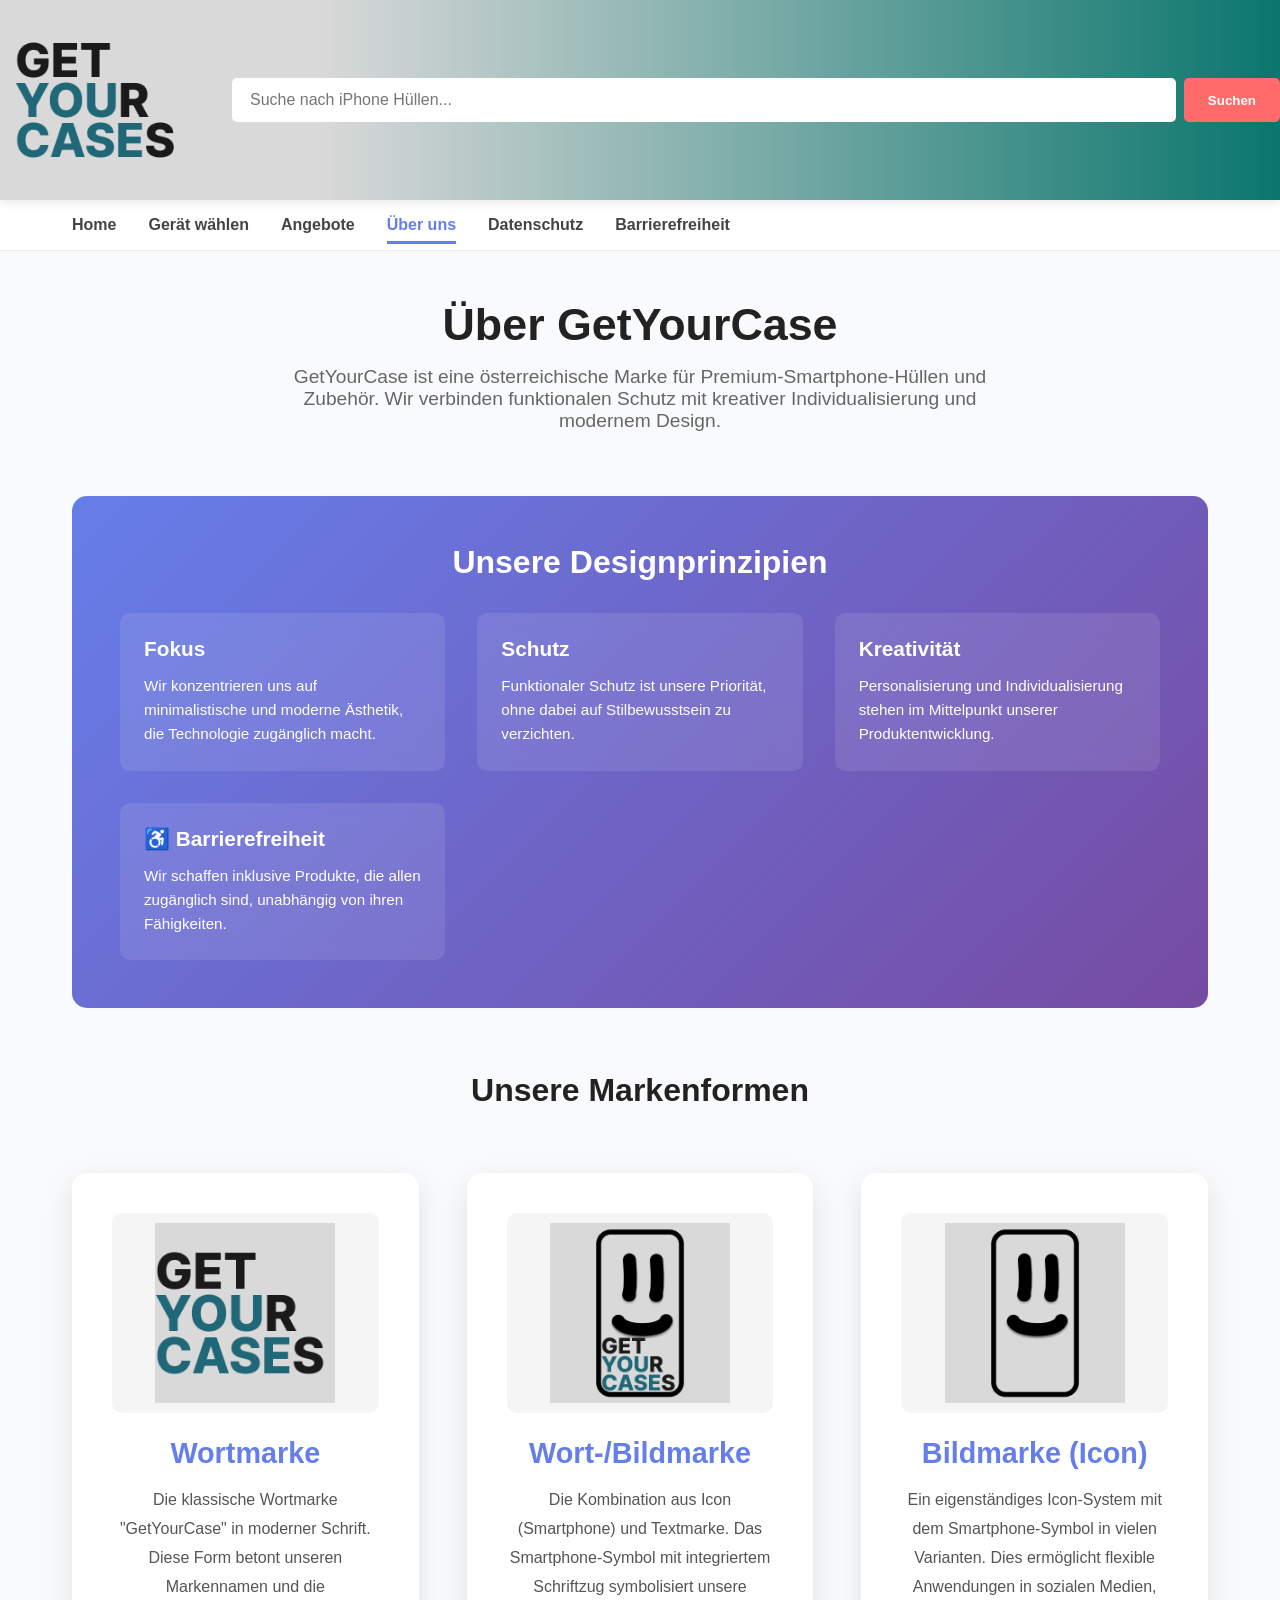
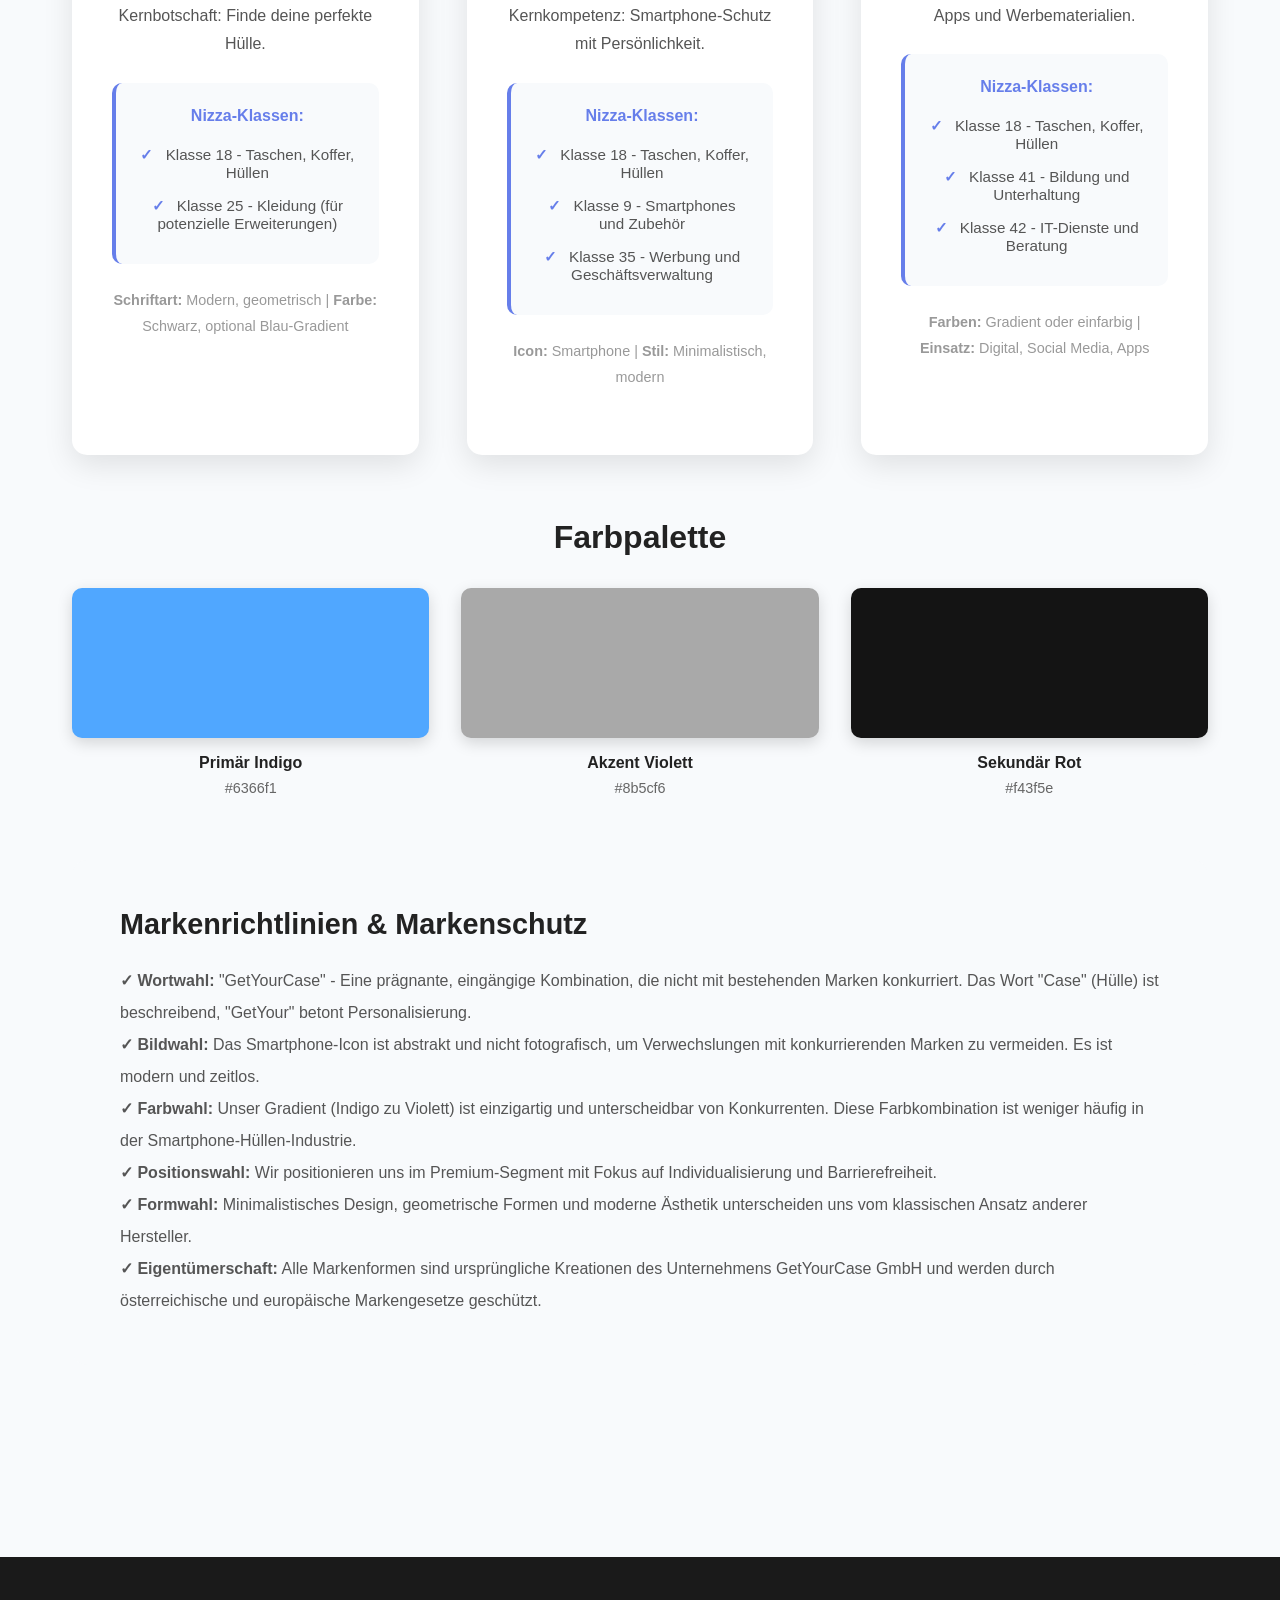
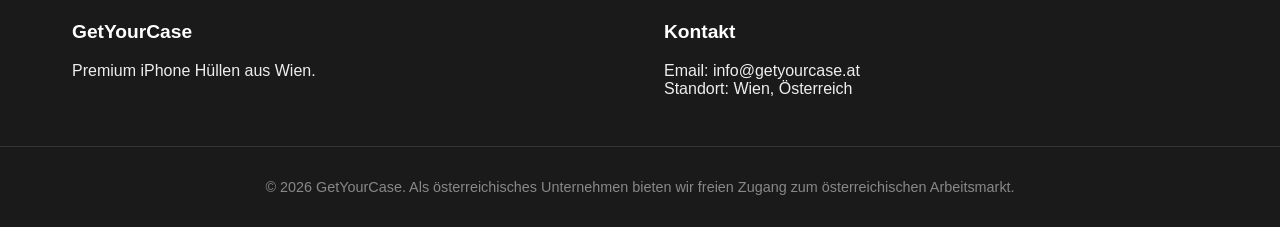
==== about.html @ 9c88fec5 "first commit" ====
<!DOCTYPE html>
<html lang="de">
<head>
    <meta charset="UTF-8">
    <meta name="viewport" content="width=device-width, initial-scale=1.0">
    <title>Über uns - GetYourCase</title>
    <link rel="stylesheet" href="css/styles.css">
    <style>
        .about-section {
            max-width: 1200px;
            margin: 0 auto;
            padding: 3rem 2rem;
        }

        .about-intro {
            text-align: center;
            margin-bottom: 4rem;
        }

        .about-intro h1 {
            font-size: 2.8rem;
            color: #222;
            margin-bottom: 1rem;
        }

        .about-intro p {
            font-size: 1.2rem;
            color: #666;
            max-width: 700px;
            margin: 0 auto;
        }

        .brands-showcase {
            display: grid;
            grid-template-columns: repeat(auto-fit, minmax(300px, 1fr));
            gap: 3rem;
            margin: 4rem 0;
        }

        .brand-card {
            background: white;
            border-radius: 15px;
            padding: 2.5rem;
            box-shadow: 0 10px 30px rgba(0,0,0,0.1);
            text-align: center;
            transition: transform 0.3s ease;
        }

        .brand-card:hover {
            transform: translateY(-5px);
        }

        .brand-image {
            width: 100%;
            height: 200px;
            background: #f5f5f5;
            border-radius: 10px;
            display: flex;
            align-items: center;
            justify-content: center;
            margin-bottom: 1.5rem;
            overflow: hidden;
        }

        .brand-image img {
            max-width: 90%;
            max-height: 90%;
            object-fit: contain;
        }

        .brand-card h2 {
            font-size: 1.8rem;
            color: #667eea;
            margin-bottom: 1rem;
        }

        .brand-card p {
            color: #555;
            line-height: 1.8;
            margin-bottom: 1.5rem;
        }

        .nice-classes {
            background: #f8fafc;
            padding: 1.5rem;
            border-radius: 10px;
            border-left: 4px solid #667eea;
            margin-top: 1.5rem;
        }

        .nice-classes h3 {
            font-size: 1rem;
            color: #667eea;
            margin-bottom: 0.8rem;
        }

        .nice-classes ul {
            list-style: none;
            padding: 0;
        }

        .nice-classes li {
            padding: 0.5rem 0;
            color: #555;
            font-size: 0.95rem;
        }

        .nice-classes li:before {
            content: "✓ ";
            color: #667eea;
            font-weight: bold;
            margin-right: 0.5rem;
        }

        .design-principles {
            background: linear-gradient(135deg, #667eea 0%, #764ba2 100%);
            color: white;
            padding: 3rem;
            border-radius: 15px;
            margin: 4rem 0;
        }

        .design-principles h2 {
            font-size: 2rem;
            margin-bottom: 2rem;
            text-align: center;
        }

        .principles-grid {
            display: grid;
            grid-template-columns: repeat(auto-fit, minmax(250px, 1fr));
            gap: 2rem;
        }

        .principle {
            background: rgba(255,255,255,0.1);
            padding: 1.5rem;
            border-radius: 10px;
            backdrop-filter: blur(10px);
        }

        .principle h3 {
            font-size: 1.3rem;
            margin-bottom: 0.8rem;
        }

        .principle p {
            font-size: 0.95rem;
            line-height: 1.6;
        }

        .color-palette {
            margin: 4rem 0;
        }

        .color-palette h2 {
            text-align: center;
            font-size: 2rem;
            margin-bottom: 2rem;
            color: #222;
        }

        .colors {
            display: grid;
            grid-template-columns: repeat(auto-fit, minmax(200px, 1fr));
            gap: 2rem;
        }

        .color-box {
            text-align: center;
        }

        .color-sample {
            width: 100%;
            height: 150px;
            border-radius: 10px;
            box-shadow: 0 5px 15px rgba(0,0,0,0.15);
            margin-bottom: 1rem;
        }

        .color-info {
            font-size: 0.9rem;
            color: #666;
        }

        .color-name {
            font-weight: 600;
            color: #222;
            margin-bottom: 0.5rem;
        }
    </style>
</head>
<body>
    <header>
        <div class="header-container">
            <div class="logo">
                <img src="assets/images/logo text.png" alt="GetYourCase Logo">
            </div>
            
            <div class="search-bar" role="search">
                <label for="searchInput" class="visually-hidden">Hüllen suchen</label>
                <input type="text" id="searchInput" placeholder="Suche nach iPhone Hüllen...">
                <button onclick="searchProducts()" aria-label="Suche starten">Suchen</button>
            </div>
        </div>
    </header>

    <nav aria-label="Hauptnavigation">
        <div class="nav-container">
            <ul class="nav-links">
                <li><a href="index.html">Home</a></li>
                <li><a href="select-device.html">Gerät wählen</a></li>
                <li><a href="deals.html">Angebote</a></li>
                <li><a href="about.html" class="active" aria-current="page">Über uns</a></li>
                <li><a href="datenschutz.html">Datenschutz</a></li>
                <li><a href="barrierefrei.html">Barrierefreiheit</a></li>
            </ul>
        </div>
    </nav>

    <main>
        <div class="about-section">
            <div class="about-intro">
                <h1>Über GetYourCase</h1>
                <p>GetYourCase ist eine österreichische Marke für Premium-Smartphone-Hüllen und Zubehör. Wir verbinden funktionalen Schutz mit kreativer Individualisierung und modernem Design.</p>
            </div>

            <div class="design-principles">
                <h2>Unsere Designprinzipien</h2>
                <div class="principles-grid">
                    <div class="principle">
                        <h3>Fokus</h3>
                        <p>Wir konzentrieren uns auf minimalistische und moderne Ästhetik, die Technologie zugänglich macht.</p>
                    </div>
                    <div class="principle">
                        <h3>Schutz</h3>
                        <p>Funktionaler Schutz ist unsere Priorität, ohne dabei auf Stilbewusstsein zu verzichten.</p>
                    </div>
                    <div class="principle">
                        <h3>Kreativität</h3>
                        <p>Personalisierung und Individualisierung stehen im Mittelpunkt unserer Produktentwicklung.</p>
                    </div>
                    <div class="principle">
                        <h3>♿ Barrierefreiheit</h3>
                        <p>Wir schaffen inklusive Produkte, die allen zugänglich sind, unabhängig von ihren Fähigkeiten.</p>
                    </div>
                </div>
            </div>

            <h2 style="text-align: center; font-size: 2rem; margin: 4rem 0 2rem 0; color: #222;">Unsere Markenformen</h2>

            <div class="brands-showcase">
                <div class="brand-card">
                    <div class="brand-image">
                        <img src="assets/images/logo text.png" alt="Wortmarke">
                    </div>
                    <h2>Wortmarke</h2>
                    <p>Die klassische Wortmarke "GetYourCase" in moderner Schrift. Diese Form betont unseren Markennamen und die Kernbotschaft: Finde deine perfekte Hülle.</p>
                    <div class="nice-classes">
                        <h3>Nizza-Klassen:</h3>
                        <ul>
                            <li>Klasse 18 - Taschen, Koffer, Hüllen</li>
                            <li>Klasse 25 - Kleidung (für potenzielle Erweiterungen)</li>
                        </ul>
                    </div>
                    <p style="margin-top: 1.5rem; font-size: 0.9rem; color: #999;"><strong>Schriftart:</strong> Modern, geometrisch | <strong>Farbe:</strong> Schwarz, optional Blau-Gradient</p>
                </div>

                <div class="brand-card">
                    <div class="brand-image">
                        <img src="assets/images/Wort-:Bildmarke white background.png" alt="Wort-/Bildmarke">
                    </div>
                    <h2>Wort-/Bildmarke</h2>
                    <p>Die Kombination aus Icon (Smartphone) und Textmarke. Das Smartphone-Symbol mit integriertem Schriftzug symbolisiert unsere Kernkompetenz: Smartphone-Schutz mit Persönlichkeit.</p>
                    <div class="nice-classes">
                        <h3>Nizza-Klassen:</h3>
                        <ul>
                            <li>Klasse 18 - Taschen, Koffer, Hüllen</li>
                            <li>Klasse 9 - Smartphones und Zubehör</li>
                            <li>Klasse 35 - Werbung und Geschäftsverwaltung</li>
                        </ul>
                    </div>
                    <p style="margin-top: 1.5rem; font-size: 0.9rem; color: #999;"><strong>Icon:</strong> Smartphone | <strong>Stil:</strong> Minimalistisch, modern</p>
                </div>

                <div class="brand-card">
                  <div class="brand-image">
                          <img src="assets/images/logo white background.png" alt="Wort-/Bildmarke">
                      </div>
                    <h2>Bildmarke (Icon)</h2>
                    <p>Ein eigenständiges Icon-System mit dem Smartphone-Symbol in vielen Varianten. Dies ermöglicht flexible Anwendungen in sozialen Medien, Apps und Werbematerialien.</p>
                    <div class="nice-classes">
                        <h3>Nizza-Klassen:</h3>
                        <ul>
                            <li>Klasse 18 - Taschen, Koffer, Hüllen</li>
                            <li>Klasse 41 - Bildung und Unterhaltung</li>
                            <li>Klasse 42 - IT-Dienste und Beratung</li>
                        </ul>
                    </div>
                    <p style="margin-top: 1.5rem; font-size: 0.9rem; color: #999;"><strong>Farben:</strong> Gradient oder einfarbig | <strong>Einsatz:</strong> Digital, Social Media, Apps</p>
                </div>
            </div>

            <div class="color-palette">
                <h2>Farbpalette</h2>
                <div class="colors">
                    <div class="color-box">
                        <div class="color-sample" style="background: #50a7ff;"></div>
                        <div class="color-name">Primär Indigo</div>
                        <div class="color-info">#6366f1</div>
                    </div>
                    <div class="color-box">
                        <div class="color-sample" style="background: #a9a9a9;"></div>
                        <div class="color-name">Akzent Violett</div>
                        <div class="color-info">#8b5cf6</div>
                    </div>
                    <div class="color-box">
                        <div class="color-sample" style="background: #141414;"></div>
                        <div class="color-name">Sekundär Rot</div>
                        <div class="color-info">#f43f5e</div>
                    </div>
                </div>
            </div>

            <div style="background: #f8fafc; padding: 3rem; border-radius: 15px; margin: 4rem 0;">
                <h2 style="font-size: 1.8rem; color: #222; margin-bottom: 1.5rem;">Markenrichtlinien & Markenschutz</h2>
                <ul style="list-style: none; padding: 0; color: #555; line-height: 2;">
                    <li><strong>✓ Wortwahl:</strong> "GetYourCase" - Eine prägnante, eingängige Kombination, die nicht mit bestehenden Marken konkurriert. Das Wort "Case" (Hülle) ist beschreibend, "GetYour" betont Personalisierung.</li>
                    <li><strong>✓ Bildwahl:</strong> Das Smartphone-Icon ist abstrakt und nicht fotografisch, um Verwechslungen mit konkurrierenden Marken zu vermeiden. Es ist modern und zeitlos.</li>
                    <li><strong>✓ Farbwahl:</strong> Unser Gradient (Indigo zu Violett) ist einzigartig und unterscheidbar von Konkurrenten. Diese Farbkombination ist weniger häufig in der Smartphone-Hüllen-Industrie.</li>
                    <li><strong>✓ Positionswahl:</strong> Wir positionieren uns im Premium-Segment mit Fokus auf Individualisierung und Barrierefreiheit.</li>
                    <li><strong>✓ Formwahl:</strong> Minimalistisches Design, geometrische Formen und moderne Ästhetik unterscheiden uns vom klassischen Ansatz anderer Hersteller.</li>
                    <li><strong>✓ Eigentümerschaft:</strong> Alle Markenformen sind ursprüngliche Kreationen des Unternehmens GetYourCase GmbH und werden durch österreichische und europäische Markengesetze geschützt.</li>
                </ul>
            </div>
        </div>
    </main>

    <footer>
        <div class="footer-container">
            <div class="footer-section">
                <h3>GetYourCase</h3>
                <p>Premium iPhone Hüllen aus Wien.</p>
            </div>
            <div class="footer-section">
                <h3>Kontakt</h3>
                <p>Email: info@getyourcase.at</p>
                <p>Standort: Wien, Österreich</p>
            </div>
        </div>
        <div class="footer-bottom">
            <p>&copy; 2026 GetYourCase. Als österreichisches Unternehmen bieten wir freien Zugang zum österreichischen Arbeitsmarkt.</p>
        </div>
    </footer>

    <script src="js/app.js"></script>
</body>
</html>
---- css/styles.css ----
/* =========================================
   1. Reset & Basis-Styles
   ========================================= */
* {
    margin: 0;
    padding: 0;
    box-sizing: border-box;
}

/* WCAG Fokus-Indikator: Sehr wichtig für Tastaturnutzer */
:focus-visible {
    outline: 3px solid #ff6b6b;
    outline-offset: 3px;
}

:root {
    --primary: #6366f1; /* Indigo */
    --secondary: #f43f5e; /* Rose/Coral */
    --dark: #1e293b;
    --light: #f8fafc;
    --accent: #8b5cf6;
}

body {
    font-family: 'Inter', -apple-system, BlinkMacSystemFont, sans-serif;
    background-color: var(--light);
}

/* Modal Fix: Standardmäßig absolut unsichtbar */
.modal {
    display: none !important; /* Verhindert das Aufpoppen beim Laden */
    position: fixed;
    inset: 0;
    background-color: rgba(0, 0, 0, 0.75);
    backdrop-filter: blur(8px);
    z-index: 9999;
    align-items: center;
    justify-content: center;
}

/* =========================================
   2. Barrierefreiheit (WCAG 2.2 Hilfsklassen)
   ========================================= */

/* Versteckt Text visuell, bleibt aber für Screenreader lesbar */
.visually-hidden {
    position: absolute;
    width: 1px;
    height: 1px;
    padding: 0;
    margin: -1px;
    overflow: hidden;
    clip: rect(0, 0, 0, 0);
    white-space: nowrap;
    border: 0;
}

/* Skip-Link: Erscheint nur bei Tab-Fokus */
.skip-link {
    position: absolute;
    top: -100px;
    left: 50%;
    transform: translateX(-50%);
    background: #ff6b6b;
    color: white;
    padding: 1rem 2rem;
    z-index: 2000;
    text-decoration: none;
    font-weight: bold;
    border-radius: 0 0 10px 10px;
    transition: top 0.3s ease;
}

.skip-link:focus {
    top: 0;
}

/* =========================================
   3. Header & Suche
   ========================================= */
header {
    background: linear-gradient(90deg, 
        #D9D9D9 0%, 
        #D9D9D9 25%, 
        #0a766d 100%
    );
    height: 200px; /* Larger banner height for prominent logo */
    padding: 0;
    box-shadow: 0 2px 10px rgba(0, 0, 0, 0.1);
    position: sticky;
    top: 0;
    z-index: 100;
}

.header-container {
    max-width: 100%;
    height: 100%;
    margin: 0;
    padding: 0;
    display: flex;
    justify-content: flex-start;
    align-items: center;
    gap: 2rem;
}

.logo {
    height: 100%;
    min-width: 200px;
    display: flex;
    align-items: center;
    justify-content: center;
    flex-shrink: 0;
}

.logo img {
    height: 85%;
    width: auto;
    object-fit: contain;
    display: block;
}

.search-bar {
    flex: 1;
    display: flex;
    gap: 0.5rem;
}

.search-bar input {
    flex: 1;
    padding: 0.7rem 1rem;
    border: 2px solid transparent;
    border-radius: 5px;
    font-size: 1rem;
}

.search-bar button {
    padding: 0.7rem 1.5rem;
    background-color: #ff6b6b;
    color: white;
    border: none;
    border-radius: 5px;
    cursor: pointer;
    font-weight: 600;
    transition: background-color 0.3s;
}

.search-bar button:hover {
    background-color: #ff5252;
}

/* =========================================
   4. Navigation
   ========================================= */
nav {
    background: white;
    border-bottom: 1px solid #eee;
    padding: 1rem 0;
}

.nav-container {
    max-width: 1200px;
    margin: 0 auto;
    padding: 0 2rem;
}

.nav-links {
    display: flex;
    gap: 2rem;
    list-style: none;
}

.nav-links a {
    text-decoration: none;
    color: #444; /* Kontrast von #666 auf #444 erhöht für AA */
    font-weight: 600;
    padding: 0.5rem 0;
    border-bottom: 3px solid transparent;
    transition: all 0.3s;
}

.nav-links a:hover,
.nav-links a.active {
    color: #667eea;
    border-bottom: 3px solid #667eea;
}

/* =========================================
   5. Layout & Content
   ========================================= */
.container {
    max-width: 1200px;
    margin: 0 auto;
    padding: 2rem;
}

.page-title {
    text-align: center;
    margin-bottom: 2rem;
}

.page-title h1 {
    font-size: 2.5rem;
    margin-bottom: 0.5rem;
    color: #222;
}

.page-title p {
    font-size: 1.1rem;
    color: #444; /* Kontrast erhöht */
}

/* Filter Section */
.filters {
    background: white;
    padding: 1.5rem;
    border-radius: 8px;
    margin-bottom: 2rem;
    display: flex;
    gap: 1.5rem;
    flex-wrap: wrap;
    box-shadow: 0 2px 5px rgba(0, 0, 0, 0.05);
    border: 1px solid #eee;
}

.filter-group {
    display: flex;
    flex-direction: column; /* Vertikal für bessere Lesbarkeit */
    gap: 0.3rem;
}

.filter-group label {
    font-weight: 600;
    color: #222;
    font-size: 0.9rem;
}

.filter-group select {
    padding: 0.6rem 1rem;
    border: 2px solid #ddd;
    border-radius: 5px;
    background-color: white;
    font-size: 1rem;
}

/* =========================================
   6. Produkte & Cards
   ========================================= */
.products-grid {
    display: grid;
    grid-template-columns: repeat(auto-fill, minmax(280px, 1fr));
    gap: 2rem;
}

.product-card {
    background: white;
    border-radius: 10px;
    overflow: hidden;
    box-shadow: 0 4px 12px rgba(0, 0, 0, 0.08);
    transition: transform 0.3s ease, box-shadow 0.3s ease;
    border: 1px solid #eee;
}

.product-card:hover {
    transform: translateY(-8px);
    box-shadow: 0 12px 20px rgba(0, 0, 0, 0.15);
}

.product-image {
    width: 100%;
    height: 200px;
    background: #f0f0f0;
    display: flex;
    align-items: center;
    justify-content: center;
    font-size: 3.5rem;
}

.product-info {
    padding: 1.2rem;
}

.product-name {
    font-size: 1.25rem;
    margin-bottom: 0.4rem;
    color: #111;
}

.product-model {
    color: #666; /* Erhöht für Lesbarkeit */
    font-size: 0.9rem;
    margin-bottom: 0.8rem;
}

.product-price {
    font-size: 1.4rem;
    font-weight: 800;
    color: #764ba2;
}

/* =========================================
   7. Modal (Produktdetails)
   ========================================= */
.modal {
    display: none;
    position: fixed;
    z-index: 1000;
    inset: 0;
    background-color: rgba(0, 0, 0, 0.7);
    backdrop-filter: blur(4px);
    display: flex; /* Benötigt JS Steuerung */
    align-items: center;
    justify-content: center;
}

.modal-content {
    background-color: white;
    padding: 2.5rem;
    border-radius: 15px;
    width: 95%;
    max-width: 800px;
    max-height: 90vh;
    overflow-y: auto;
    position: relative;
}

.close-btn {
    position: absolute;
    right: 1.5rem;
    top: 1rem;
    background: #f0f0f0;
    border: none;
    font-size: 1.5rem;
    width: 40px;
    height: 40px;
    border-radius: 50%;
    cursor: pointer;
}

.modal-body {
    display: grid;
    grid-template-columns: 1fr 1fr;
    gap: 2rem;
    margin-top: 1rem;
}

/* =========================================
   8. Footer
   ========================================= */
footer {
    background: #1a1a1a;
    color: #eee;
    padding: 4rem 0 2rem;
    margin-top: 5rem;
}

.footer-container {
    max-width: 1200px;
    margin: 0 auto;
    padding: 0 2rem;
    display: grid;
    grid-template-columns: repeat(auto-fit, minmax(200px, 1fr));
    gap: 3rem;
}

.footer-section h3 {
    color: white;
    margin-bottom: 1.2rem;
    font-size: 1.2rem;
}

.footer-section ul {
    list-style: none;
}

.footer-section ul li {
    margin-bottom: 0.6rem;
}

.footer-section a {
    color: #bbb;
    text-decoration: none;
    transition: color 0.2s;
}

.footer-section a:hover {
    color: #ff6b6b;
    text-decoration: underline;
}

.footer-bottom {
    text-align: center;
    margin-top: 3rem;
    padding-top: 2rem;
    border-top: 1px solid #333;
    font-size: 0.9rem;
    color: #888;
}

/* =========================================
   9. Responsive Design
   ========================================= */
@media (max-width: 768px) {
    .header-container {
        flex-direction: column;
        padding: 1rem;
    }

    .modal-body {
        grid-template-columns: 1fr;
    }

    .nav-links {
        justify-content: center;
        font-size: 0.9rem;
        gap: 1rem;
    }

    .page-title h1 {
        font-size: 1.8rem;
    }
}

/* Hero & Gradient */
.hero-banner {
    height: 60vh;
    background: linear-gradient(rgba(0,0,0,0.3), rgba(0,0,0,0.3)), url('../assets/images/6 cases different colors.jpg');
    background-size: cover;
    background-position: center;
    display: flex;
    align-items: center;
    justify-content: center;
    position: relative;
    border-bottom: 10px solid #909090; /* Dein HEX-Wunsch */
}

.hero-content h1 {
    font-size: 3.5rem;
    font-weight: 800;
    color: white;
    text-shadow: 2px 2px 4px rgba(0,0,0,0.7);
}

.hero-content p {
    font-size: 1.5rem;
    color: #e0e0e0;
    text-shadow: 1px 1px 2px rgba(0,0,0,0.5);
}

/* Video Placeholder */
/* Container für das Video */
.video-banner-container {
    position: relative;
    width: 100%;
    height: 40vh; /* Höhe des Banners (70% des Bildschirms) */
    overflow: hidden;
    background-color: #000; /* Fallback-Farbe */
    display: flex;
    align-items: center;
    justify-content: center;
}

/* Das Video-Element */
.video-banner {
    position: absolute;
    top: 0;
    left: 0;
    width: 100%;
    height: 100%;
    object-fit: cover; /* Video wird beschnitten, um den Container zu füllen */
    z-index: 1;
}

/* Text-Overlay auf dem Video */
.video-overlay-content {
    position: relative;
    z-index: 2; /* Über dem Video */
    text-align: center;
    color: white;
    text-shadow: 0 4px 15px rgba(0,0,0,0.6);
}

.video-overlay-content h1 {
    font-size: 4rem;
    font-weight: 900;
    margin-bottom: 1rem;
    text-transform: uppercase;
    letter-spacing: 2px;
}

.video-overlay-content p {
    font-size: 1.5rem;
    font-weight: 300;
}

/* Anpassung für mobile Geräte */
@media (max-width: 768px) {
    .video-banner-container {
        height: 50vh;
    }
    .video-overlay-content h1 {
        font-size: 2.5rem;
    }
}

/* Product Images */
.product-img-container img {
    width: 100%;
    height: 250px;
    object-fit: cover;
}

.modal-img-display {
    width: 100%;
    max-height: 400px;
    object-fit: contain;
}

/* Container für die Karten-Anordnung */
/* =========================================
   Deals Full-Width Design
   ========================================= */

.deals-fullwidth {
    width: 100%;
    display: flex;
    flex-direction: column;
    gap: 0; /* Nahtloser Übergang zwischen den Sektionen */
}

.deal-card {
    position: relative;
    width: 100vw;
    margin-left: calc(-50vw + 50%);
    min-height: 600px; /* Angemessene Höhe statt 1000px */
    background-size: cover;
    background-position: center;
    background-attachment: fixed; /* Parallax-Effekt für mehr Hochwertigkeit */
    display: flex;
    align-items: center;
    justify-content: center;
    overflow: hidden;
}

/* Der zentrierte Text-Kasten (Frosted Glass Effekt) */
.deal-content.full-overlay {
    background: rgba(0, 0, 0, 0.5);
    backdrop-filter: blur(5px);
    padding: 3rem;
    border-radius: 20px;
    max-width: 600px;
    width: 90%;
    display: flex;
    flex-direction: column;
    align-items: center;
    text-align: center;
    box-shadow: 0 20px 40px rgba(0,0,0,0.3);
    border: 1px solid rgba(255, 255, 255, 0.2);
}

.deal-content h2 {
    font-size: 2.5rem;
    color: white;
    margin-bottom: 1rem;
    font-weight: 800;
}

.deal-content p {
    font-size: 1.2rem;
    color: #e0e0e0;
    margin-bottom: 1.5rem;
    line-height: 1.6;
}

.deal-pricing {
    margin-bottom: 2rem;
}

.deal-price {
    font-size: 1.5rem;
    font-weight: 900;
    color: #fbbf24;
    background: rgba(251, 191, 36, 0.2);
    padding: 0.5rem 1.5rem;
    border-radius: 50px;
    border: 2px solid #fbbf24;
}

/* Button & Badge Fixes */
.deal-badge {
    position: absolute;
    top: 30px;
    left: 30px;
    background: var(--secondary);
    color: white;
    padding: 0.8rem 1.5rem;
    font-weight: 800;
    border-radius: 50px;
    z-index: 5;
    font-size: 1.1rem;
}

.btn-deal-huge {
    padding: 1.2rem 2.5rem;
    border-radius: 50px; /* Rundere Buttons für modernen Look */
    transition: transform 0.3s ease;
}

.btn-deal-huge:hover {
    transform: scale(1.05);
}

/* Der große Button am Boden */
.btn-deal-huge {
    display: block;
    width: 100%;
    padding: 1.2rem;
    background: linear-gradient(135deg, var(--primary) 0%, var(--accent) 100%);
    color: white !important;
    text-align: center;
    text-decoration: none;
    font-weight: 800;
    font-size: 1.1rem;
    text-transform: uppercase;
    letter-spacing: 1px;
    transition: opacity 0.3s;
}

.btn-deal-huge:hover {
    opacity: 0.9;
}

/* Badge Design */
.deal-badge {
    position: absolute;
    top: 15px;
    left: 15px;
    background: var(--secondary);
    color: white;
    font-size: 0.9rem;
    font-weight: 700;
    padding: 0.5rem 1rem;
    border-radius: 50px;
    z-index: 10;
    box-shadow: 0 4px 10px rgba(0,0,0,0.2);
}

/* Table Style */
.table-container {
    overflow-x: auto;
    margin-top: 2rem;
    background: white;
    border-radius: 10px;
    padding: 1rem;
}

.device-table {
    width: 100%;
    border-collapse: collapse;
}

.device-table th, .device-table td {
    padding: 1rem;
    border-bottom: 1px solid #eee;
    text-align: left;
}

.btn-table {
    padding: 0.5rem 1rem;
    background: #667eea;
    color: white;
    text-decoration: none;
    border-radius: 5px;
    font-size: 0.9rem;
}

.hero-img-small {
    width: 100%;
    max-height: 300px;
    object-fit: cover;
    border-radius: 10px;
    margin-bottom: 1rem;
}
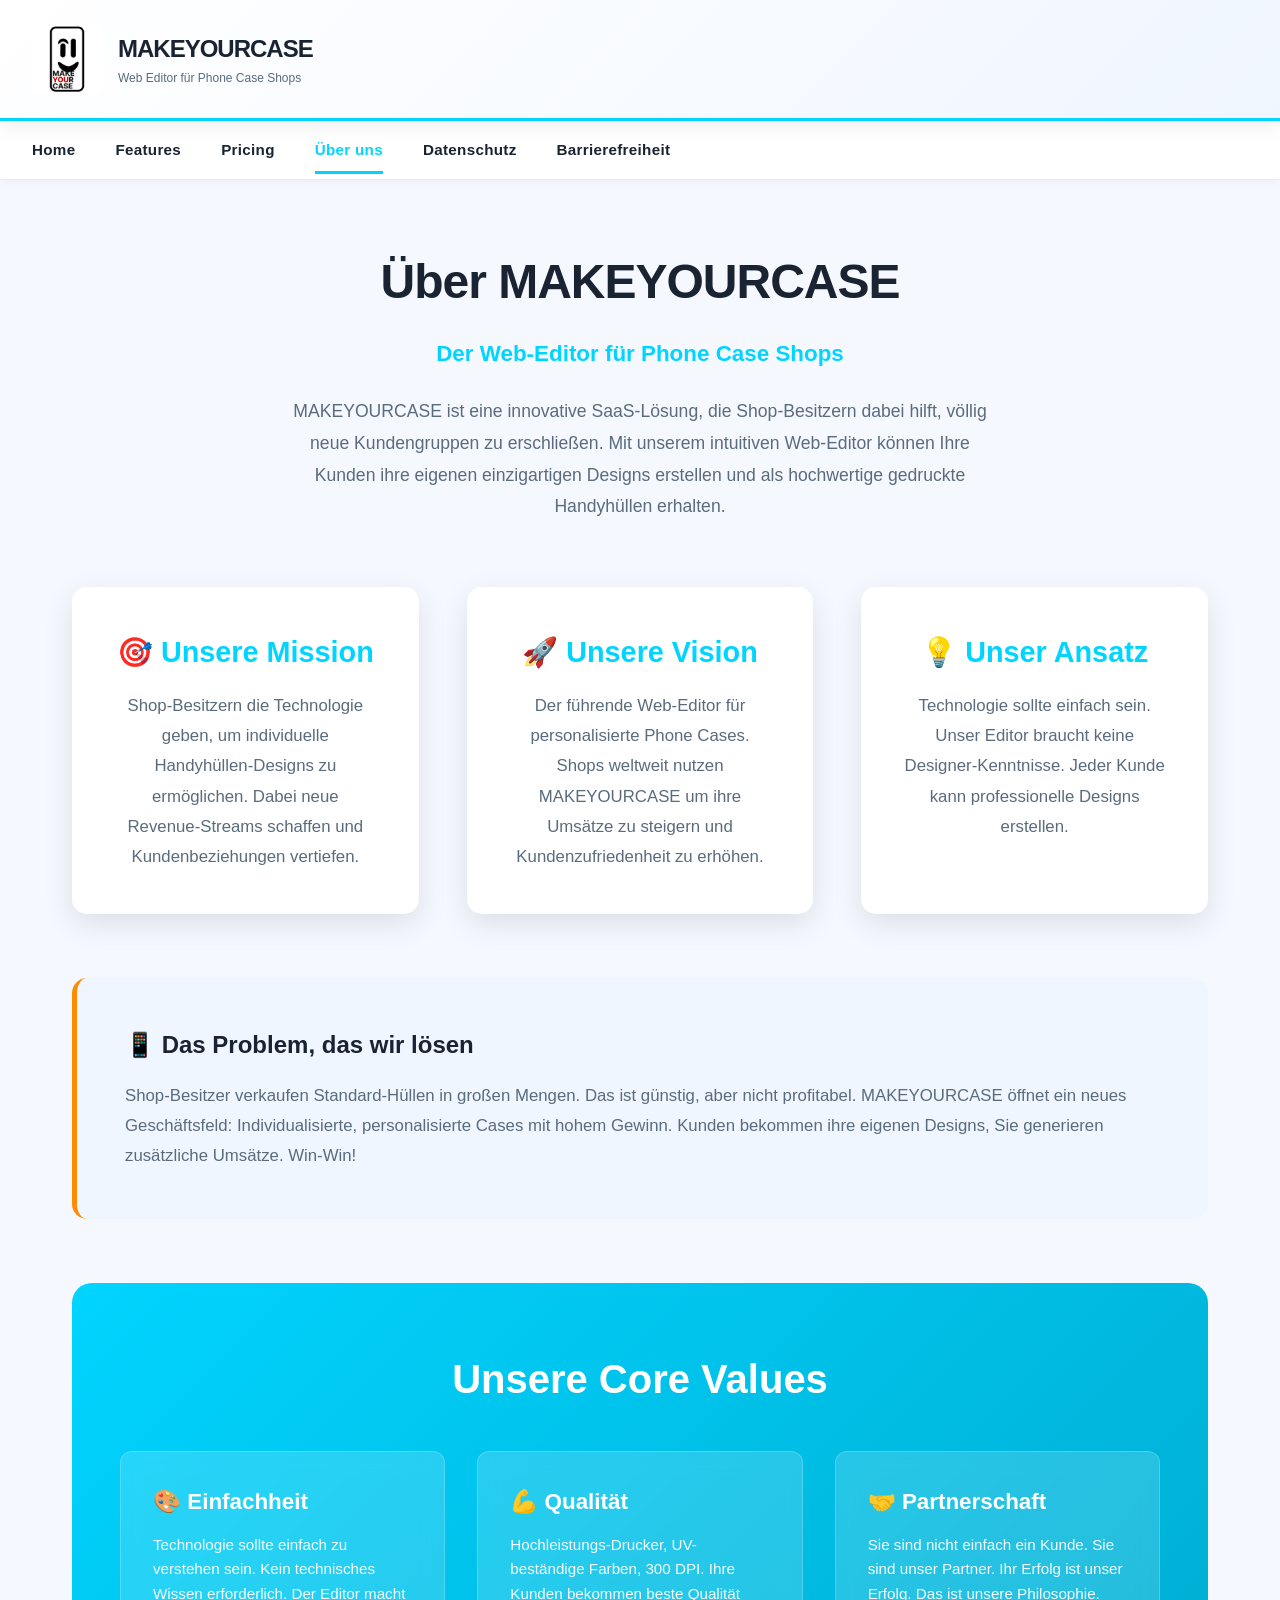
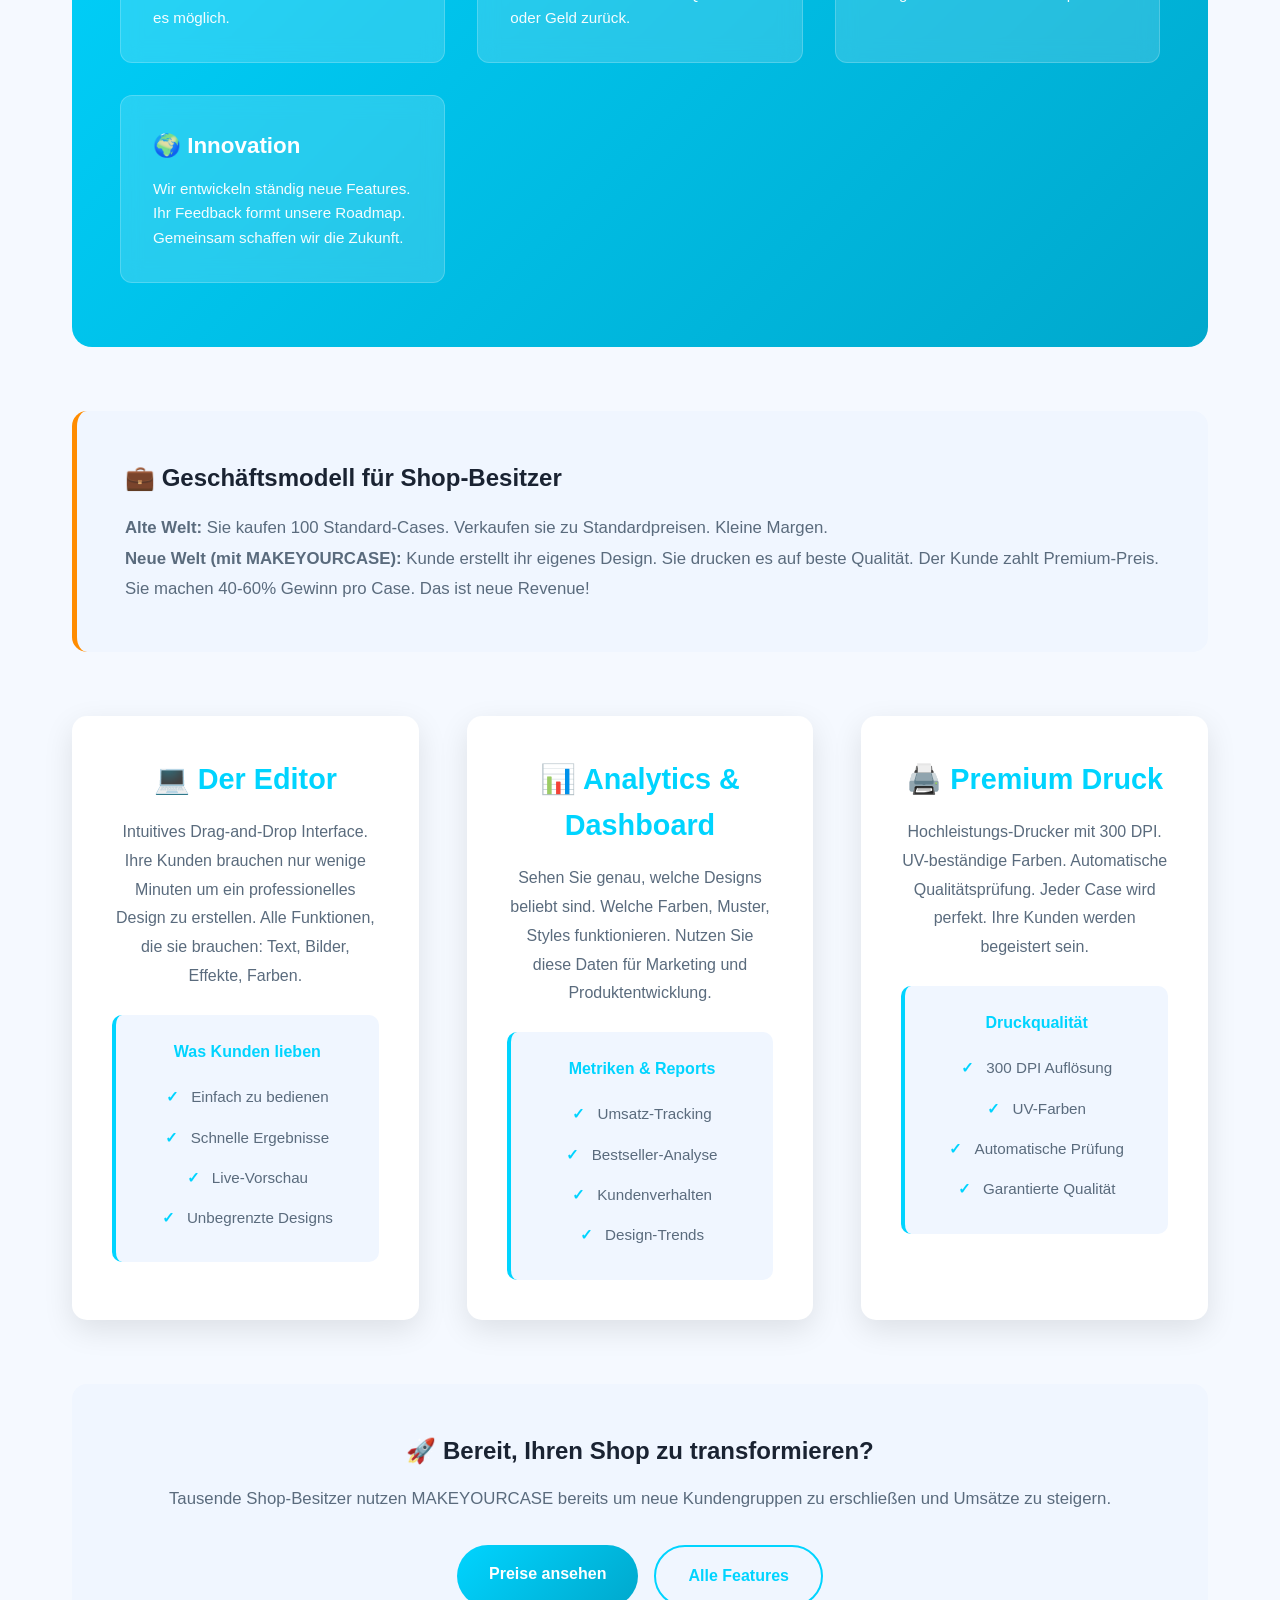
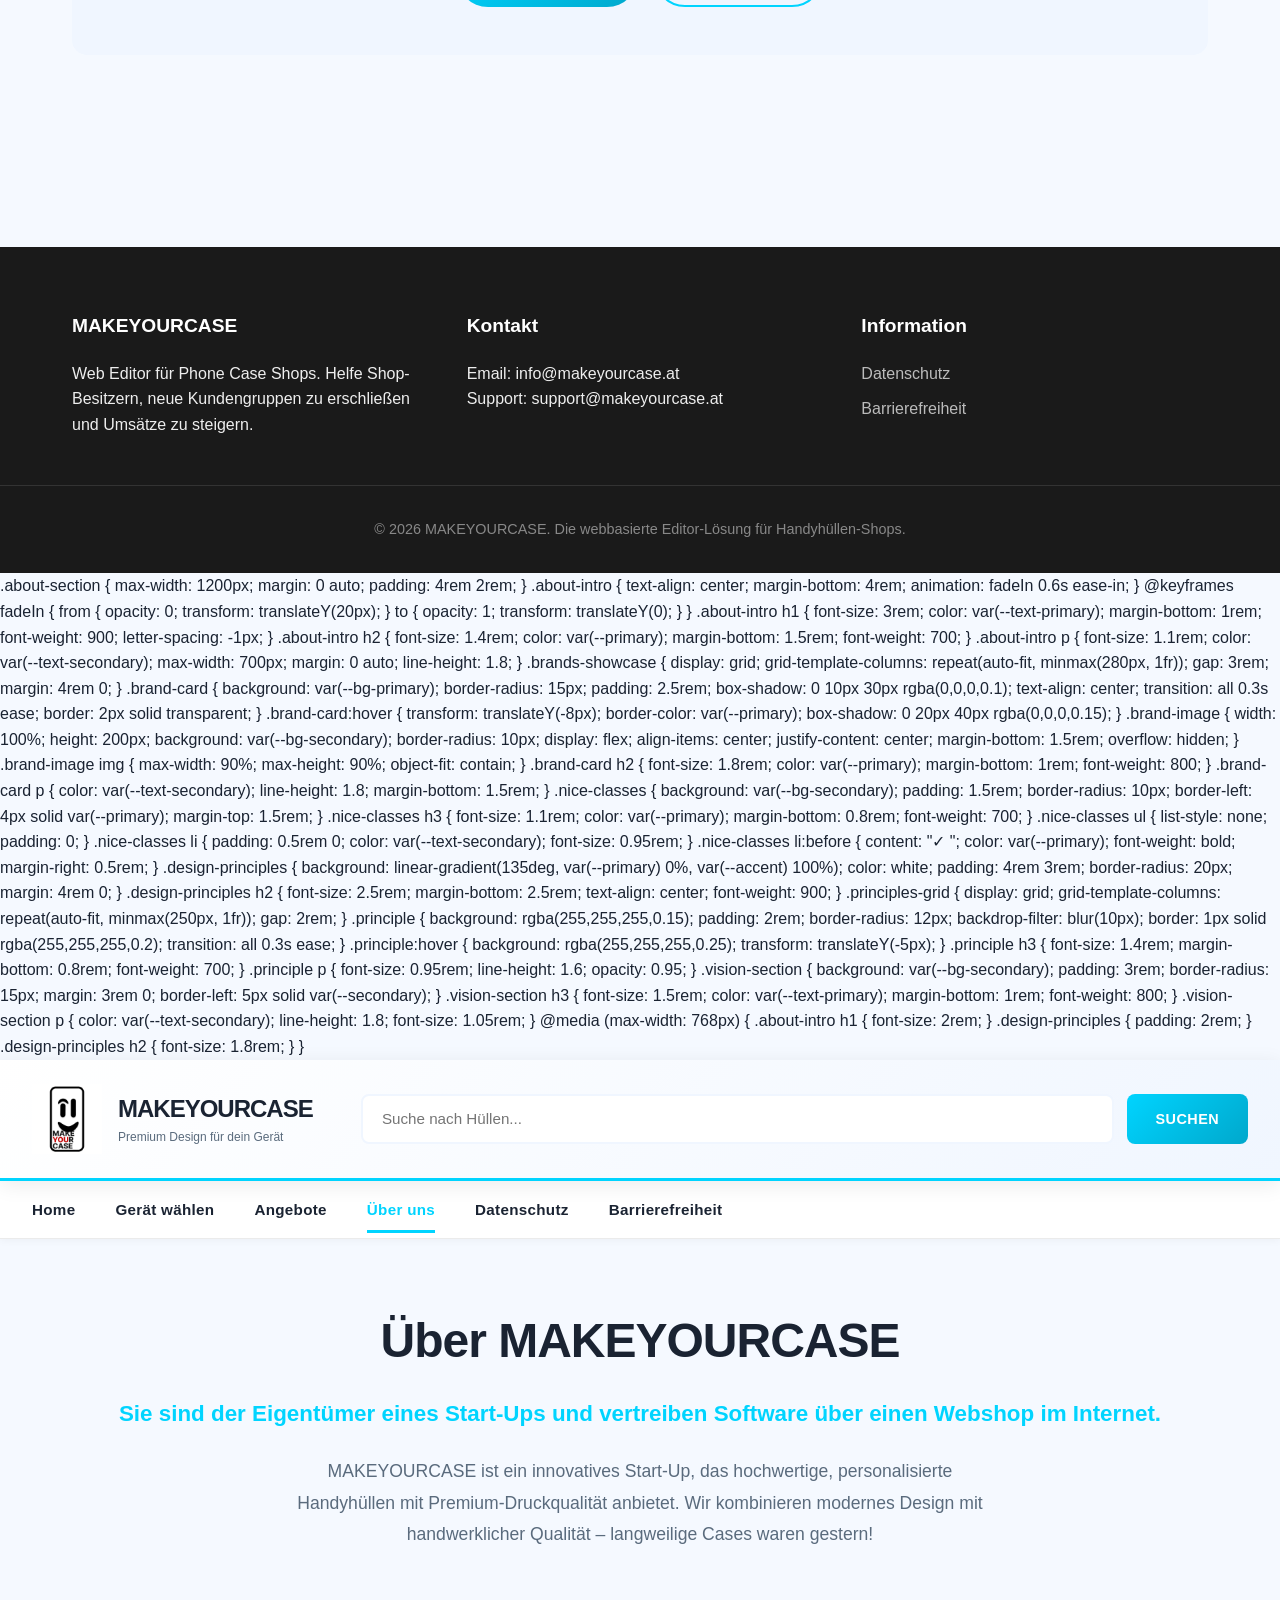
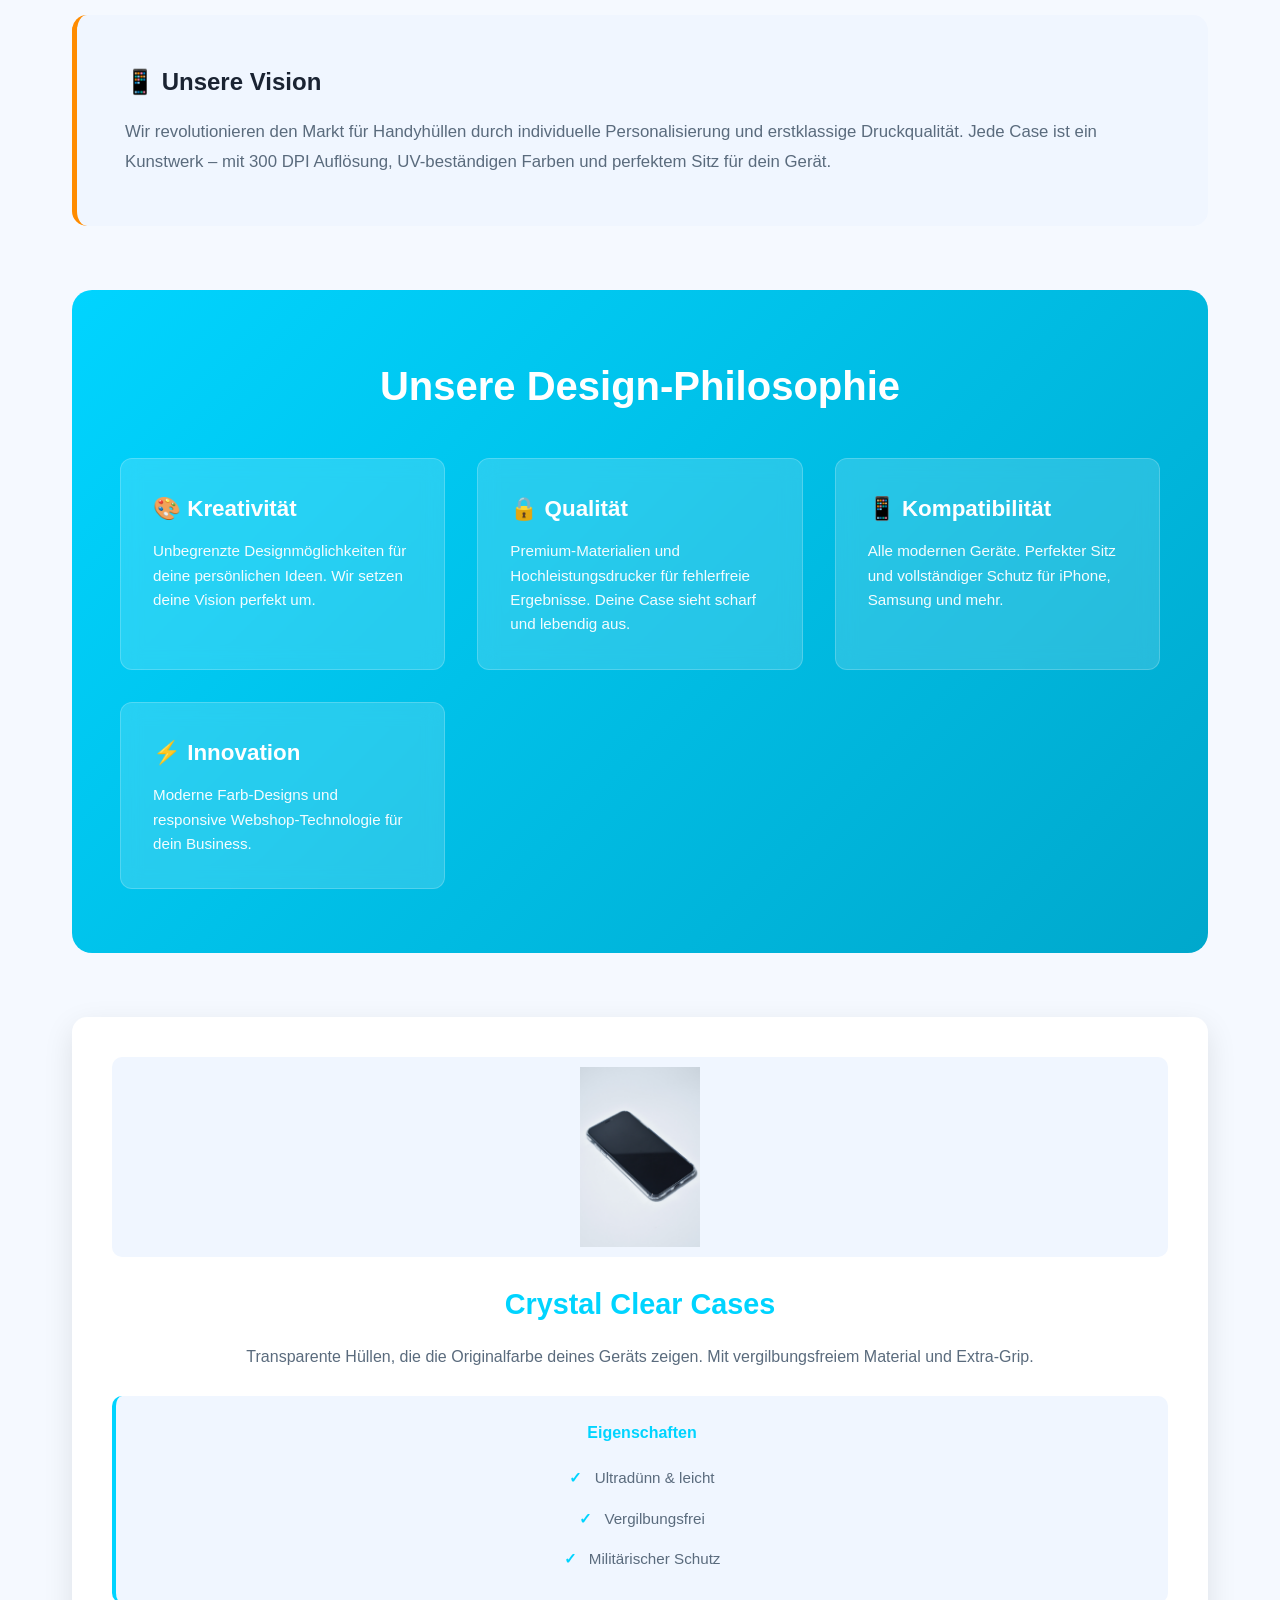
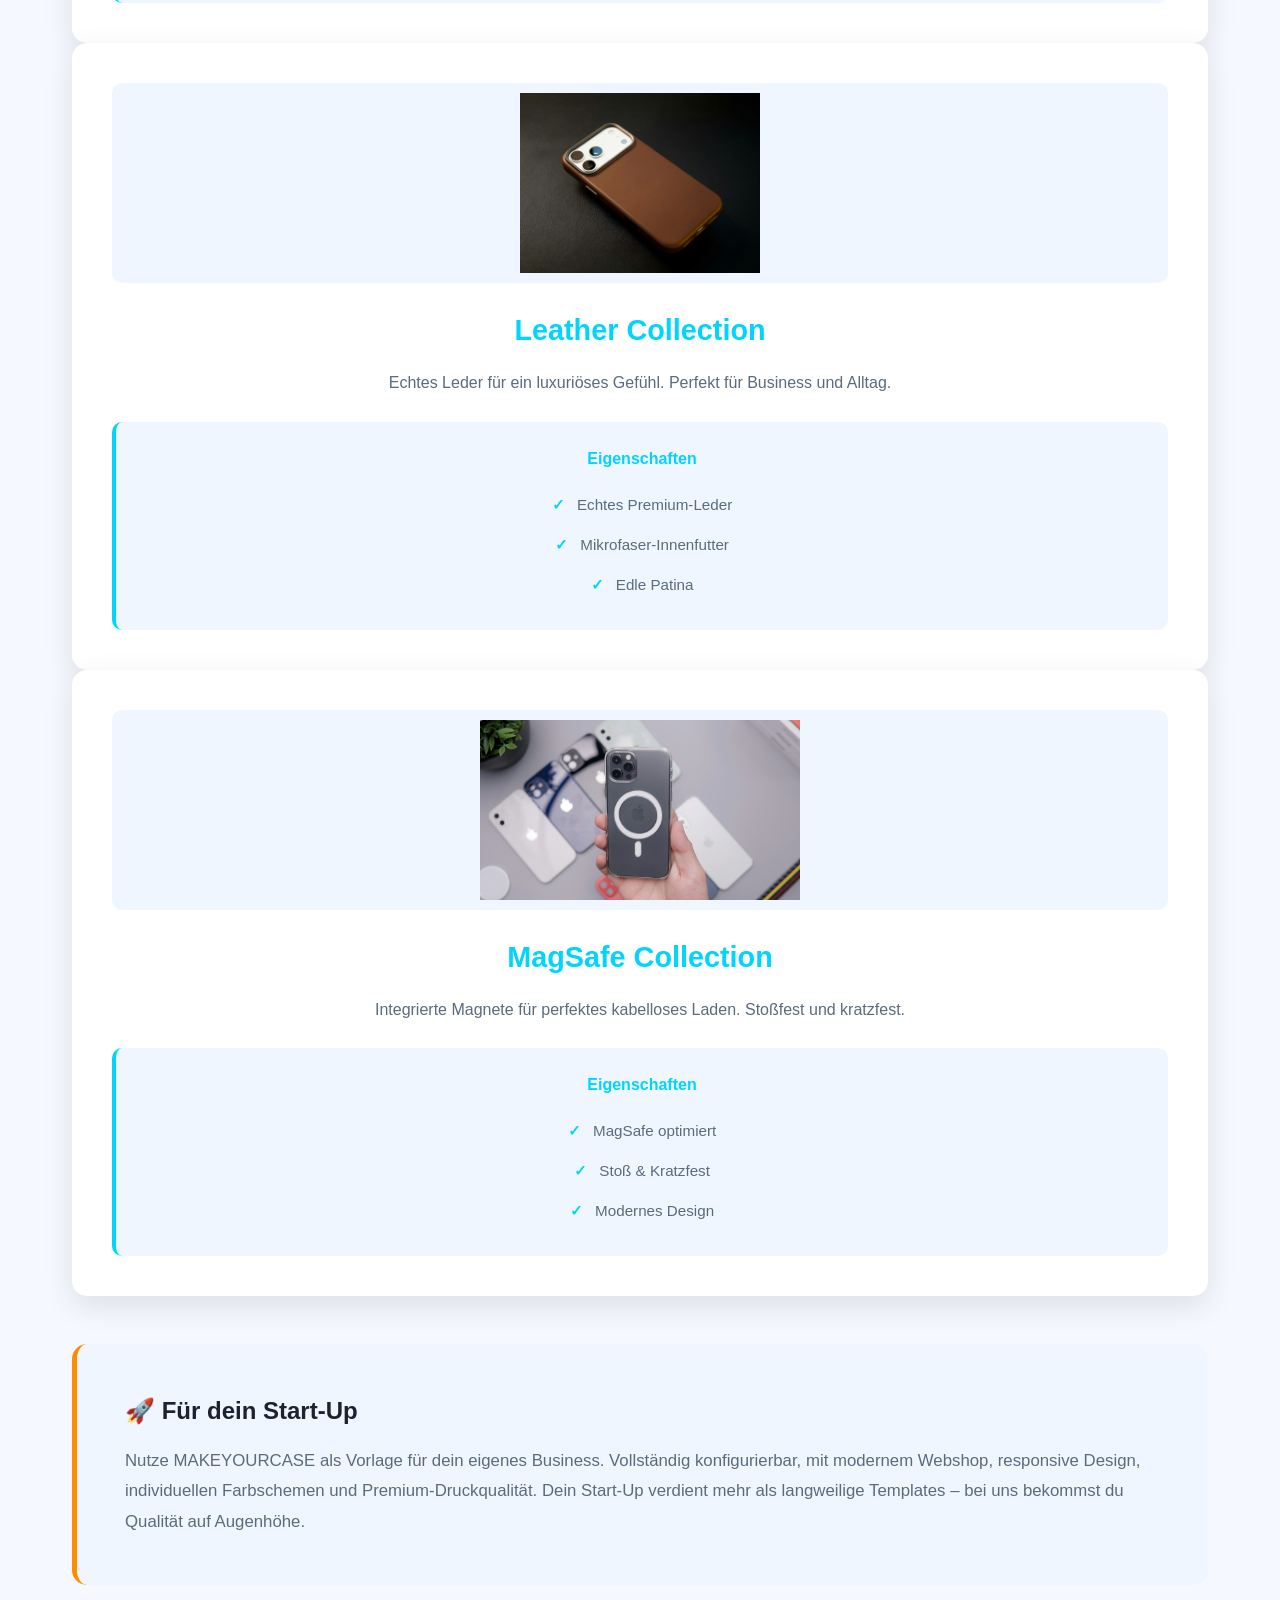
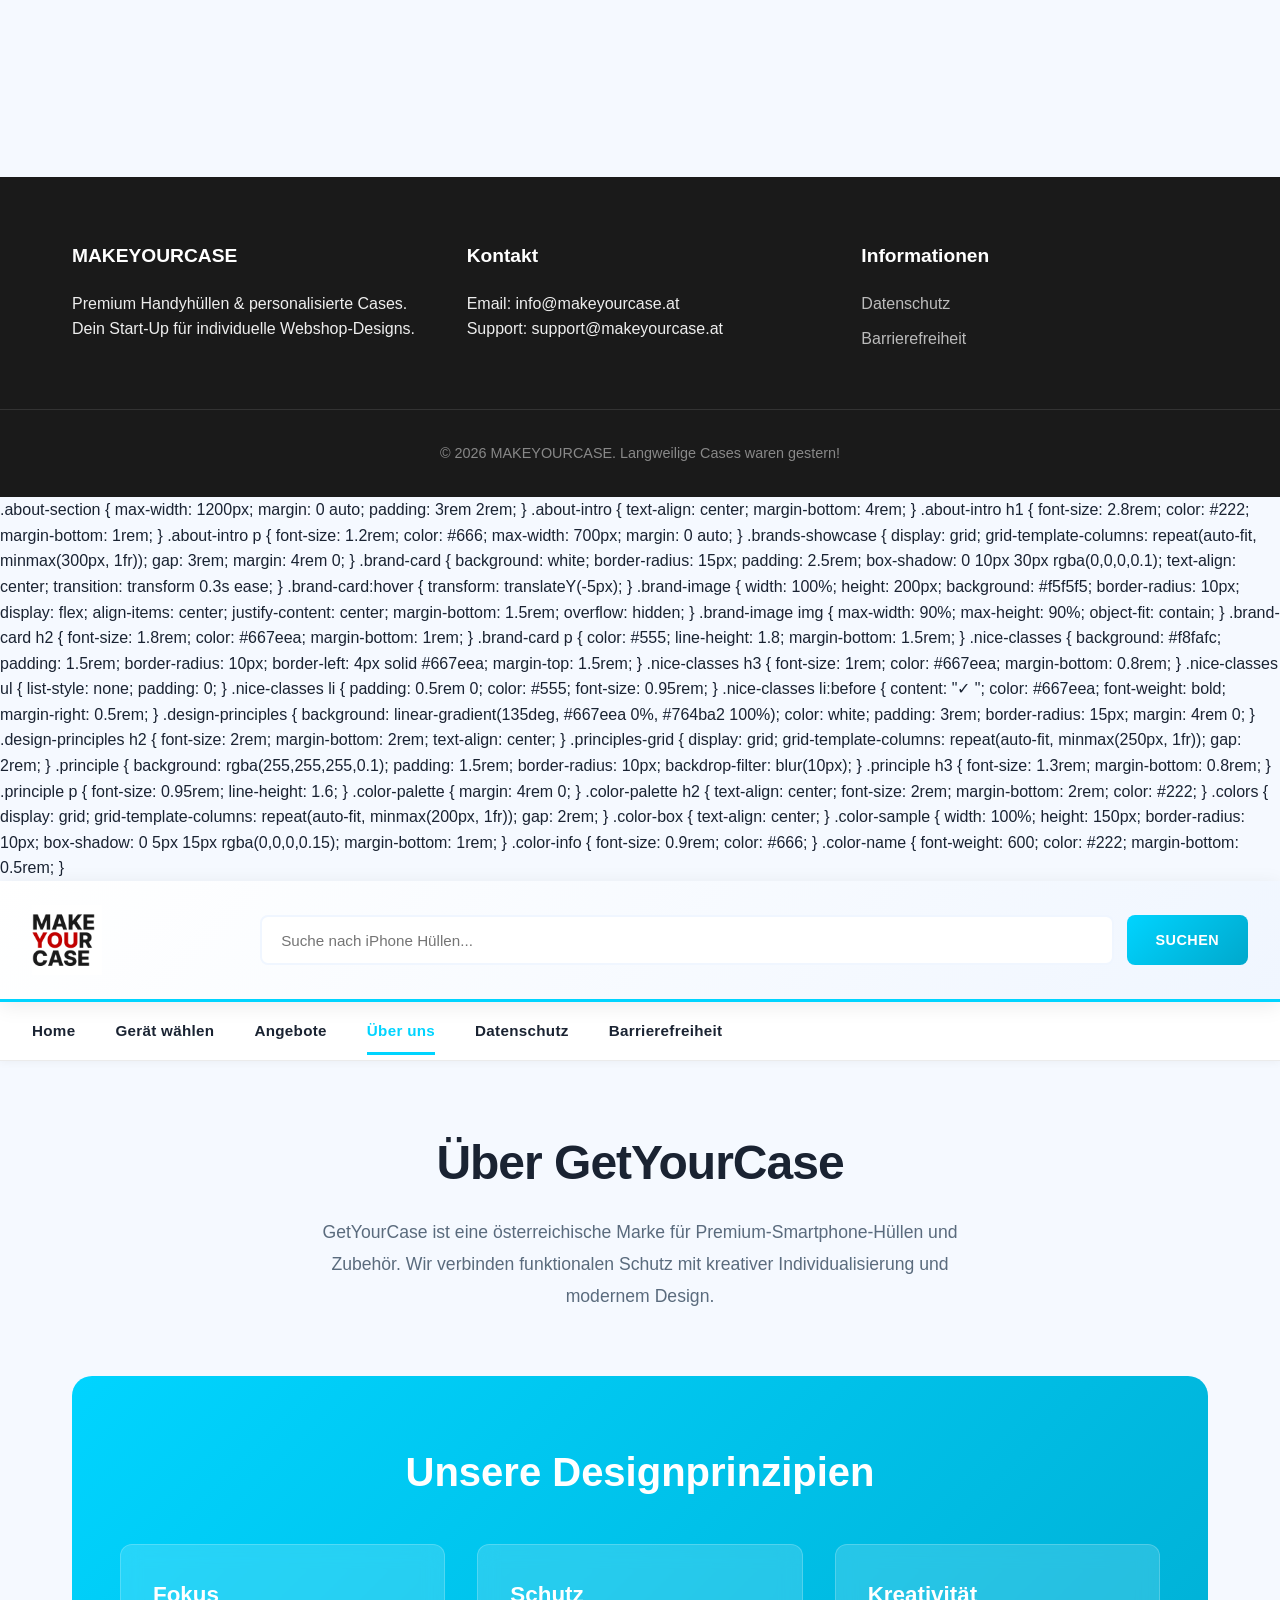
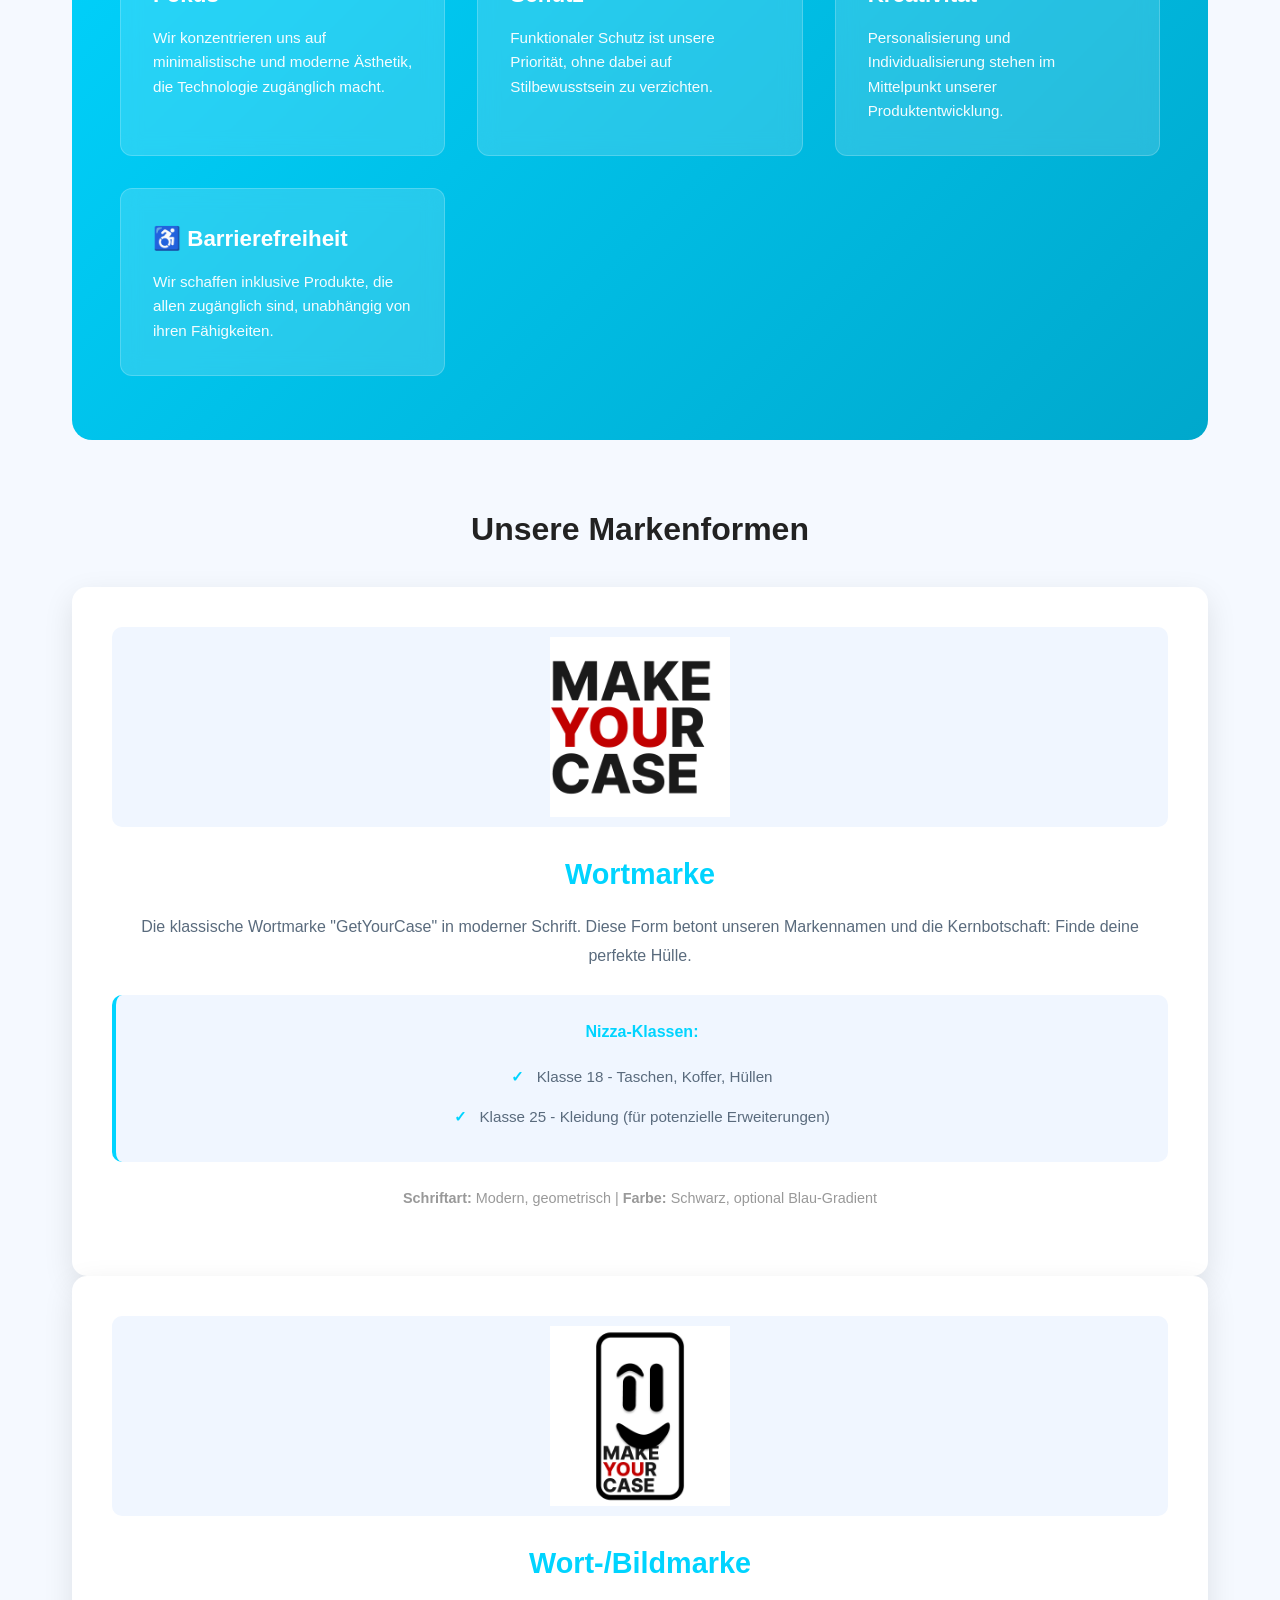
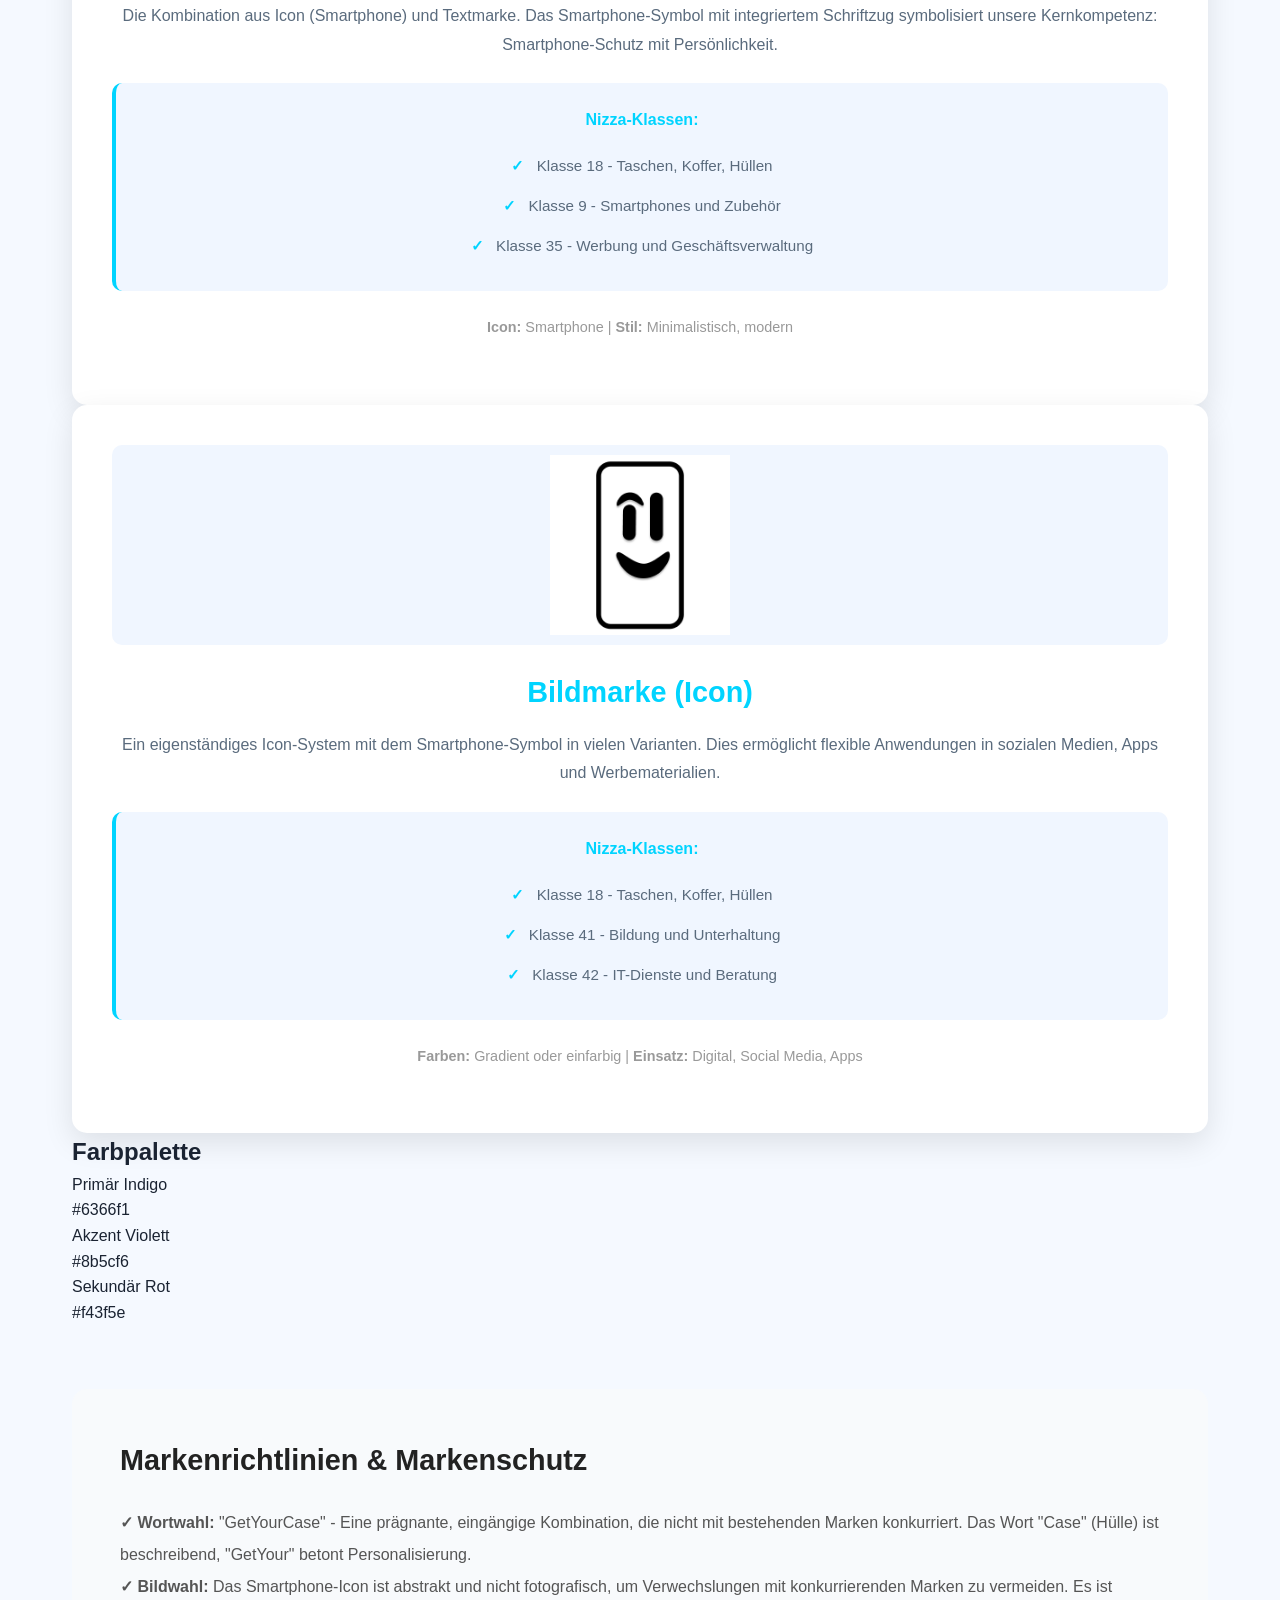
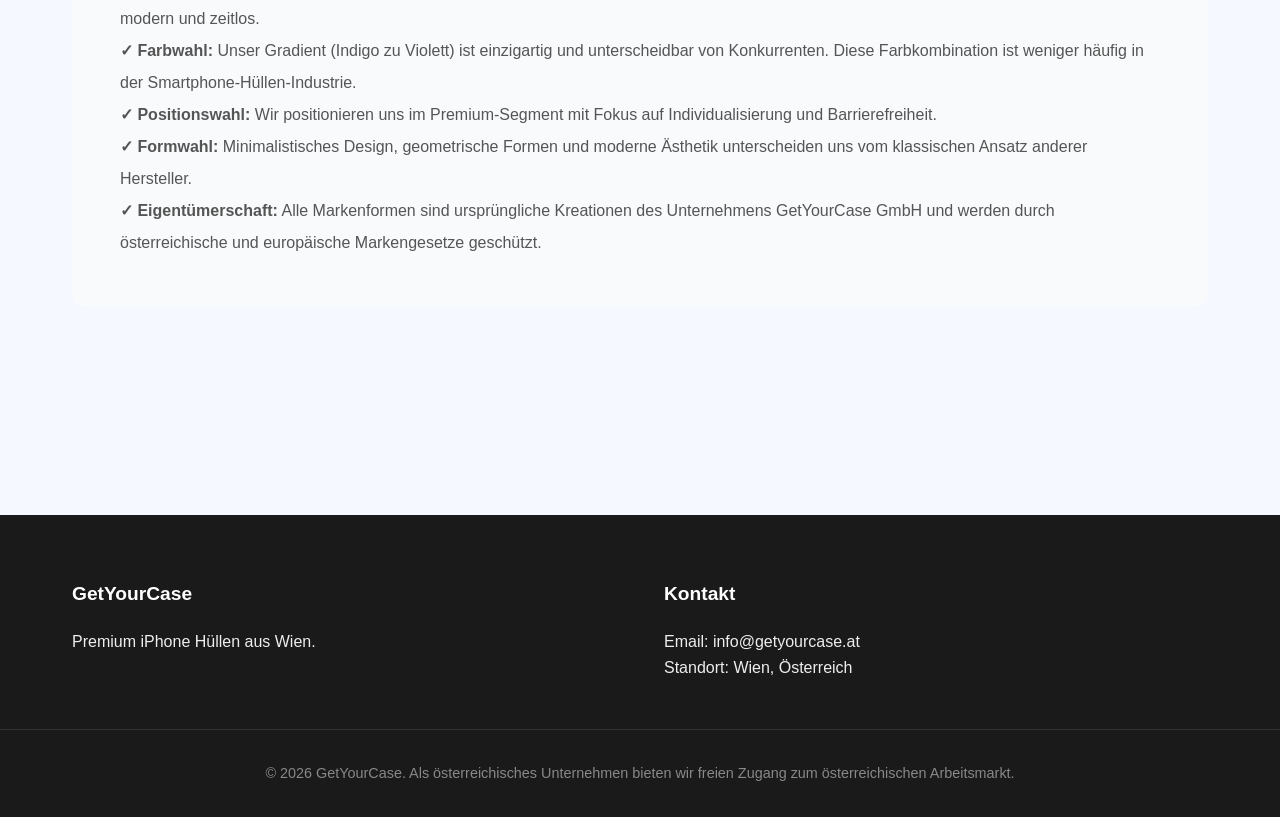
==== commit 9678f324: "Initial commit for MAKEYOURCASE" ====
--- a/about.html
+++ b/about.html
@@ -3,9 +3,811 @@
 <head>
     <meta charset="UTF-8">
     <meta name="viewport" content="width=device-width, initial-scale=1.0">
-    <title>Über uns - GetYourCase</title>
+    <meta name="description" content="Über MAKEYOURCASE - Web Editor für Phone Case Shops. Unsere Mission ist es, Shop-Besitzern zu helfen, neue Kundengruppen zu erschließen.">
+    <title>Über uns - MAKEYOURCASE</title>
     <link rel="stylesheet" href="css/styles.css">
     <style>
+        .about-section {
+            max-width: 1200px;
+            margin: 0 auto;
+            padding: 4rem 2rem;
+        }
+
+        .about-intro {
+            text-align: center;
+            margin-bottom: 4rem;
+            animation: fadeIn 0.6s ease-in;
+        }
+
+        @keyframes fadeIn {
+            from { opacity: 0; transform: translateY(20px); }
+            to { opacity: 1; transform: translateY(0); }
+        }
+
+        .about-intro h1 {
+            font-size: 3rem;
+            color: var(--text-primary);
+            margin-bottom: 1rem;
+            font-weight: 900;
+            letter-spacing: -1px;
+        }
+
+        .about-intro h2 {
+            font-size: 1.4rem;
+            color: var(--primary);
+            margin-bottom: 1.5rem;
+            font-weight: 700;
+        }
+
+        .about-intro p {
+            font-size: 1.1rem;
+            color: var(--text-secondary);
+            max-width: 700px;
+            margin: 0 auto;
+            line-height: 1.8;
+        }
+
+        .mission-vision {
+            display: grid;
+            grid-template-columns: repeat(auto-fit, minmax(300px, 1fr));
+            gap: 3rem;
+            margin: 4rem 0;
+        }
+
+        .mission-card {
+            background: var(--bg-primary);
+            border-radius: 15px;
+            padding: 2.5rem;
+            box-shadow: 0 10px 30px rgba(0,0,0,0.1);
+            text-align: center;
+            transition: all 0.3s ease;
+            border: 2px solid transparent;
+        }
+
+        .mission-card:hover {
+            transform: translateY(-8px);
+            border-color: var(--primary);
+            box-shadow: 0 20px 40px rgba(0,0,0,0.15);
+        }
+
+        .mission-card h2 {
+            font-size: 1.8rem;
+            color: var(--primary);
+            margin-bottom: 1rem;
+            font-weight: 800;
+        }
+
+        .mission-card p {
+            color: var(--text-secondary);
+            line-height: 1.8;
+            font-size: 1.05rem;
+        }
+
+        .features-showcase {
+            display: grid;
+            grid-template-columns: repeat(auto-fit, minmax(280px, 1fr));
+            gap: 3rem;
+            margin: 4rem 0;
+        }
+
+        .brand-card {
+            background: white;
+            border-radius: 15px;
+            padding: 2.5rem;
+            box-shadow: 0 10px 30px rgba(0,0,0,0.1);
+            text-align: center;
+            transition: transform 0.3s ease;
+        }
+
+        .brand-card:hover {
+            transform: translateY(-5px);
+        }
+
+        .brand-image {
+            width: 100%;
+            height: 200px;
+            background: var(--bg-secondary);
+            border-radius: 10px;
+            display: flex;
+            align-items: center;
+            justify-content: center;
+            margin-bottom: 1.5rem;
+            overflow: hidden;
+        }
+
+        .brand-image img {
+            max-width: 90%;
+            max-height: 90%;
+            object-fit: contain;
+        }
+
+        .brand-card h2 {
+            font-size: 1.8rem;
+            color: var(--primary);
+            margin-bottom: 1rem;
+        }
+
+        .brand-card p {
+            color: var(--text-secondary);
+            line-height: 1.8;
+            margin-bottom: 1.5rem;
+        }
+
+        .nice-classes {
+            background: var(--bg-secondary);
+            padding: 1.5rem;
+            border-radius: 10px;
+            border-left: 4px solid var(--primary);
+            margin-top: 1.5rem;
+        }
+
+        .nice-classes h3 {
+            font-size: 1rem;
+            color: var(--primary);
+            margin-bottom: 0.8rem;
+        }
+
+        .nice-classes ul {
+            list-style: none;
+            padding: 0;
+        }
+
+        .nice-classes li {
+            padding: 0.5rem 0;
+            color: var(--text-secondary);
+            font-size: 0.95rem;
+        }
+
+        .nice-classes li:before {
+            content: "✓ ";
+            color: var(--primary);
+            font-weight: bold;
+            margin-right: 0.5rem;
+        }
+
+        .design-principles {
+            background: linear-gradient(135deg, var(--primary) 0%, var(--accent) 100%);
+            color: white;
+            padding: 4rem 3rem;
+            border-radius: 20px;
+            margin: 4rem 0;
+        }
+
+        .design-principles h2 {
+            font-size: 2.5rem;
+            margin-bottom: 2.5rem;
+            text-align: center;
+            font-weight: 900;
+        }
+
+        .principles-grid {
+            display: grid;
+            grid-template-columns: repeat(auto-fit, minmax(250px, 1fr));
+            gap: 2rem;
+        }
+
+        .principle {
+            background: rgba(255,255,255,0.15);
+            padding: 2rem;
+            border-radius: 12px;
+            backdrop-filter: blur(10px);
+            border: 1px solid rgba(255,255,255,0.2);
+            transition: all 0.3s ease;
+        }
+
+        .principle:hover {
+            background: rgba(255,255,255,0.25);
+            transform: translateY(-5px);
+        }
+
+        .principle h3 {
+            font-size: 1.4rem;
+            margin-bottom: 0.8rem;
+            font-weight: 700;
+        }
+
+        .principle p {
+            font-size: 0.95rem;
+            line-height: 1.6;
+            opacity: 0.95;
+        }
+
+        .vision-section {
+            background: var(--bg-secondary);
+            padding: 3rem;
+            border-radius: 15px;
+            margin: 3rem 0;
+            border-left: 5px solid var(--secondary);
+        }
+
+        .vision-section h3 {
+            font-size: 1.5rem;
+            color: var(--text-primary);
+            margin-bottom: 1rem;
+            font-weight: 800;
+        }
+
+        .vision-section p {
+            color: var(--text-secondary);
+            line-height: 1.8;
+            font-size: 1.05rem;
+        }
+
+        .cta-final {
+            background: var(--bg-secondary);
+            padding: 3rem;
+            border-radius: 15px;
+            margin: 3rem 0;
+            text-align: center;
+        }
+
+        .cta-final h3 {
+            font-size: 1.5rem;
+            color: var(--text-primary);
+            margin-bottom: 1rem;
+            font-weight: 800;
+        }
+
+        .cta-final p {
+            color: var(--text-secondary);
+            margin-bottom: 2rem;
+            font-size: 1.05rem;
+        }
+
+        @media (max-width: 768px) {
+            .about-intro h1 {
+                font-size: 2rem;
+            }
+
+            .design-principles {
+                padding: 2rem;
+            }
+
+            .design-principles h2 {
+                font-size: 1.8rem;
+            }
+
+            .mission-vision {
+                grid-template-columns: 1fr;
+            }
+
+            .features-showcase {
+                grid-template-columns: 1fr;
+            }
+        }
+    </style>
+</head>
+<body>
+    <a href="#main-content" class="skip-link">Zum Hauptinhalt springen</a>
+
+    <header>
+        <div class="header-container">
+            <div class="logo">
+                <img src="assets/images/Wort-:Bildmarke white background.png" alt="MAKEYOURCASE Logo">
+                <div class="logo-text">
+                    <h1>MAKEYOURCASE</h1>
+                    <p>Web Editor für Phone Case Shops</p>
+                </div>
+            </div>
+        </div>
+    </header>
+
+    <nav aria-label="Hauptnavigation">
+        <div class="nav-container">
+            <ul class="nav-links">
+                <li><a href="index.html">Home</a></li>
+                <li><a href="features.html">Features</a></li>
+                <li><a href="pricing.html">Pricing</a></li>
+                <li><a href="about.html" class="active" aria-current="page">Über uns</a></li>
+                <li><a href="datenschutz.html">Datenschutz</a></li>
+                <li><a href="barrierefrei.html">Barrierefreiheit</a></li>
+            </ul>
+        </div>
+    </nav>
+
+    <main id="main-content">
+        <section class="about-section">
+            <div class="about-intro">
+                <h1>Über MAKEYOURCASE</h1>
+                <h2>Der Web-Editor für Phone Case Shops</h2>
+                <p>MAKEYOURCASE ist eine innovative SaaS-Lösung, die Shop-Besitzern dabei hilft, völlig neue Kundengruppen zu erschließen. Mit unserem intuitiven Web-Editor können Ihre Kunden ihre eigenen einzigartigen Designs erstellen und als hochwertige gedruckte Handyhüllen erhalten.</p>
+            </div>
+
+            <div class="mission-vision">
+                <div class="mission-card">
+                    <h2>🎯 Unsere Mission</h2>
+                    <p>Shop-Besitzern die Technologie geben, um individuelle Handyhüllen-Designs zu ermöglichen. Dabei neue Revenue-Streams schaffen und Kundenbeziehungen vertiefen.</p>
+                </div>
+
+                <div class="mission-card">
+                    <h2>🚀 Unsere Vision</h2>
+                    <p>Der führende Web-Editor für personalisierte Phone Cases. Shops weltweit nutzen MAKEYOURCASE um ihre Umsätze zu steigern und Kundenzufriedenheit zu erhöhen.</p>
+                </div>
+
+                <div class="mission-card">
+                    <h2>💡 Unser Ansatz</h2>
+                    <p>Technologie sollte einfach sein. Unser Editor braucht keine Designer-Kenntnisse. Jeder Kunde kann professionelle Designs erstellen.</p>
+                </div>
+            </div>
+
+            <div class="vision-section">
+                <h3>📱 Das Problem, das wir lösen</h3>
+                <p>Shop-Besitzer verkaufen Standard-Hüllen in großen Mengen. Das ist günstig, aber nicht profitabel. MAKEYOURCASE öffnet ein neues Geschäftsfeld: Individualisierte, personalisierte Cases mit hohem Gewinn. Kunden bekommen ihre eigenen Designs, Sie generieren zusätzliche Umsätze. Win-Win!</p>
+            </div>
+
+            <div class="design-principles">
+                <h2>Unsere Core Values</h2>
+                <div class="principles-grid">
+                    <div class="principle">
+                        <h3>🎨 Einfachheit</h3>
+                        <p>Technologie sollte einfach zu verstehen sein. Kein technisches Wissen erforderlich. Der Editor macht es möglich.</p>
+                    </div>
+                    <div class="principle">
+                        <h3>💪 Qualität</h3>
+                        <p>Hochleistungs-Drucker, UV-beständige Farben, 300 DPI. Ihre Kunden bekommen beste Qualität oder Geld zurück.</p>
+                    </div>
+                    <div class="principle">
+                        <h3>🤝 Partnerschaft</h3>
+                        <p>Sie sind nicht einfach ein Kunde. Sie sind unser Partner. Ihr Erfolg ist unser Erfolg. Das ist unsere Philosophie.</p>
+                    </div>
+                    <div class="principle">
+                        <h3>🌍 Innovation</h3>
+                        <p>Wir entwickeln ständig neue Features. Ihr Feedback formt unsere Roadmap. Gemeinsam schaffen wir die Zukunft.</p>
+                    </div>
+                </div>
+            </div>
+
+            <div class="vision-section">
+                <h3>💼 Geschäftsmodell für Shop-Besitzer</h3>
+                <p><strong>Alte Welt:</strong> Sie kaufen 100 Standard-Cases. Verkaufen sie zu Standardpreisen. Kleine Margen.</p>
+                <p><strong>Neue Welt (mit MAKEYOURCASE):</strong> Kunde erstellt ihr eigenes Design. Sie drucken es auf beste Qualität. Der Kunde zahlt Premium-Preis. Sie machen 40-60% Gewinn pro Case. Das ist neue Revenue!</p>
+            </div>
+
+            <div class="features-showcase">
+                <div class="brand-card">
+                    <h2>💻 Der Editor</h2>
+                    <p>Intuitives Drag-and-Drop Interface. Ihre Kunden brauchen nur wenige Minuten um ein professionelles Design zu erstellen. Alle Funktionen, die sie brauchen: Text, Bilder, Effekte, Farben.</p>
+                    <div class="nice-classes">
+                        <h3>Was Kunden lieben</h3>
+                        <ul>
+                            <li>Einfach zu bedienen</li>
+                            <li>Schnelle Ergebnisse</li>
+                            <li>Live-Vorschau</li>
+                            <li>Unbegrenzte Designs</li>
+                        </ul>
+                    </div>
+                </div>
+
+                <div class="brand-card">
+                    <h2>📊 Analytics & Dashboard</h2>
+                    <p>Sehen Sie genau, welche Designs beliebt sind. Welche Farben, Muster, Styles funktionieren. Nutzen Sie diese Daten für Marketing und Produktentwicklung.</p>
+                    <div class="nice-classes">
+                        <h3>Metriken & Reports</h3>
+                        <ul>
+                            <li>Umsatz-Tracking</li>
+                            <li>Bestseller-Analyse</li>
+                            <li>Kundenverhalten</li>
+                            <li>Design-Trends</li>
+                        </ul>
+                    </div>
+                </div>
+
+                <div class="brand-card">
+                    <h2>🖨️ Premium Druck</h2>
+                    <p>Hochleistungs-Drucker mit 300 DPI. UV-beständige Farben. Automatische Qualitätsprüfung. Jeder Case wird perfekt. Ihre Kunden werden begeistert sein.</p>
+                    <div class="nice-classes">
+                        <h3>Druckqualität</h3>
+                        <ul>
+                            <li>300 DPI Auflösung</li>
+                            <li>UV-Farben</li>
+                            <li>Automatische Prüfung</li>
+                            <li>Garantierte Qualität</li>
+                        </ul>
+                    </div>
+                </div>
+            </div>
+
+            <div class="cta-final">
+                <h3>🚀 Bereit, Ihren Shop zu transformieren?</h3>
+                <p>Tausende Shop-Besitzer nutzen MAKEYOURCASE bereits um neue Kundengruppen zu erschließen und Umsätze zu steigern.</p>
+                <div style="display: flex; gap: 1rem; justify-content: center; flex-wrap: wrap;">
+                    <a href="pricing.html" style="padding: 1rem 2rem; background: linear-gradient(135deg, var(--primary) 0%, var(--accent) 100%); color: white; text-decoration: none; border-radius: 50px; font-weight: 800; transition: all 0.3s ease;">Preise ansehen</a>
+                    <a href="features.html" style="padding: 1rem 2rem; background: var(--bg-secondary); color: var(--primary); border: 2px solid var(--primary); text-decoration: none; border-radius: 50px; font-weight: 800; transition: all 0.3s ease;">Alle Features</a>
+                </div>
+            </div>
+        </section>
+    </main>
+
+    <footer>
+        <div class="footer-container">
+            <div class="footer-section">
+                <h3>MAKEYOURCASE</h3>
+                <p>Web Editor für Phone Case Shops. Helfe Shop-Besitzern, neue Kundengruppen zu erschließen und Umsätze zu steigern.</p>
+            </div>
+            <div class="footer-section">
+                <h3>Kontakt</h3>
+                <p>Email: info@makeyourcase.at</p>
+                <p>Support: support@makeyourcase.at</p>
+            </div>
+            <div class="footer-section">
+                <h3>Information</h3>
+                <ul style="list-style: none; padding: 0;">
+                    <li><a href="datenschutz.html">Datenschutz</a></li>
+                    <li><a href="barrierefrei.html">Barrierefreiheit</a></li>
+                </ul>
+            </div>
+        </div>
+        <div class="footer-bottom">
+            <p>&copy; 2026 MAKEYOURCASE. Die webbasierte Editor-Lösung für Handyhüllen-Shops.</p>
+        </div>
+    </footer>
+
+    <script src="js/app.js"></script>
+</body>
+</html>
+        .about-section {
+            max-width: 1200px;
+            margin: 0 auto;
+            padding: 4rem 2rem;
+        }
+
+        .about-intro {
+            text-align: center;
+            margin-bottom: 4rem;
+            animation: fadeIn 0.6s ease-in;
+        }
+
+        @keyframes fadeIn {
+            from { opacity: 0; transform: translateY(20px); }
+            to { opacity: 1; transform: translateY(0); }
+        }
+
+        .about-intro h1 {
+            font-size: 3rem;
+            color: var(--text-primary);
+            margin-bottom: 1rem;
+            font-weight: 900;
+            letter-spacing: -1px;
+        }
+
+        .about-intro h2 {
+            font-size: 1.4rem;
+            color: var(--primary);
+            margin-bottom: 1.5rem;
+            font-weight: 700;
+        }
+
+        .about-intro p {
+            font-size: 1.1rem;
+            color: var(--text-secondary);
+            max-width: 700px;
+            margin: 0 auto;
+            line-height: 1.8;
+        }
+
+        .brands-showcase {
+            display: grid;
+            grid-template-columns: repeat(auto-fit, minmax(280px, 1fr));
+            gap: 3rem;
+            margin: 4rem 0;
+        }
+
+        .brand-card {
+            background: var(--bg-primary);
+            border-radius: 15px;
+            padding: 2.5rem;
+            box-shadow: 0 10px 30px rgba(0,0,0,0.1);
+            text-align: center;
+            transition: all 0.3s ease;
+            border: 2px solid transparent;
+        }
+
+        .brand-card:hover {
+            transform: translateY(-8px);
+            border-color: var(--primary);
+            box-shadow: 0 20px 40px rgba(0,0,0,0.15);
+        }
+
+        .brand-image {
+            width: 100%;
+            height: 200px;
+            background: var(--bg-secondary);
+            border-radius: 10px;
+            display: flex;
+            align-items: center;
+            justify-content: center;
+            margin-bottom: 1.5rem;
+            overflow: hidden;
+        }
+
+        .brand-image img {
+            max-width: 90%;
+            max-height: 90%;
+            object-fit: contain;
+        }
+
+        .brand-card h2 {
+            font-size: 1.8rem;
+            color: var(--primary);
+            margin-bottom: 1rem;
+            font-weight: 800;
+        }
+
+        .brand-card p {
+            color: var(--text-secondary);
+            line-height: 1.8;
+            margin-bottom: 1.5rem;
+        }
+
+        .nice-classes {
+            background: var(--bg-secondary);
+            padding: 1.5rem;
+            border-radius: 10px;
+            border-left: 4px solid var(--primary);
+            margin-top: 1.5rem;
+        }
+
+        .nice-classes h3 {
+            font-size: 1.1rem;
+            color: var(--primary);
+            margin-bottom: 0.8rem;
+            font-weight: 700;
+        }
+
+        .nice-classes ul {
+            list-style: none;
+            padding: 0;
+        }
+
+        .nice-classes li {
+            padding: 0.5rem 0;
+            color: var(--text-secondary);
+            font-size: 0.95rem;
+        }
+
+        .nice-classes li:before {
+            content: "✓ ";
+            color: var(--primary);
+            font-weight: bold;
+            margin-right: 0.5rem;
+        }
+
+        .design-principles {
+            background: linear-gradient(135deg, var(--primary) 0%, var(--accent) 100%);
+            color: white;
+            padding: 4rem 3rem;
+            border-radius: 20px;
+            margin: 4rem 0;
+        }
+
+        .design-principles h2 {
+            font-size: 2.5rem;
+            margin-bottom: 2.5rem;
+            text-align: center;
+            font-weight: 900;
+        }
+
+        .principles-grid {
+            display: grid;
+            grid-template-columns: repeat(auto-fit, minmax(250px, 1fr));
+            gap: 2rem;
+        }
+
+        .principle {
+            background: rgba(255,255,255,0.15);
+            padding: 2rem;
+            border-radius: 12px;
+            backdrop-filter: blur(10px);
+            border: 1px solid rgba(255,255,255,0.2);
+            transition: all 0.3s ease;
+        }
+
+        .principle:hover {
+            background: rgba(255,255,255,0.25);
+            transform: translateY(-5px);
+        }
+
+        .principle h3 {
+            font-size: 1.4rem;
+            margin-bottom: 0.8rem;
+            font-weight: 700;
+        }
+
+        .principle p {
+            font-size: 0.95rem;
+            line-height: 1.6;
+            opacity: 0.95;
+        }
+
+        .vision-section {
+            background: var(--bg-secondary);
+            padding: 3rem;
+            border-radius: 15px;
+            margin: 3rem 0;
+            border-left: 5px solid var(--secondary);
+        }
+
+        .vision-section h3 {
+            font-size: 1.5rem;
+            color: var(--text-primary);
+            margin-bottom: 1rem;
+            font-weight: 800;
+        }
+
+        .vision-section p {
+            color: var(--text-secondary);
+            line-height: 1.8;
+            font-size: 1.05rem;
+        }
+
+        @media (max-width: 768px) {
+            .about-intro h1 {
+                font-size: 2rem;
+            }
+
+            .design-principles {
+                padding: 2rem;
+            }
+
+            .design-principles h2 {
+                font-size: 1.8rem;
+            }
+        }
+    </style>
+</head>
+<body>
+    <a href="#main-content" class="skip-link">Zum Hauptinhalt springen</a>
+
+    <header>
+        <div class="header-container">
+            <div class="logo">
+                <img src="assets/images/Wort-:Bildmarke white background.png" alt="MAKEYOURCASE Logo">
+                <div class="logo-text">
+                    <h1>MAKEYOURCASE</h1>
+                    <p>Premium Design für dein Gerät</p>
+                </div>
+            </div>
+            
+            <div class="search-bar" role="search">
+                <label for="searchInput" class="visually-hidden">Hüllen suchen</label>
+                <input type="text" id="searchInput" placeholder="Suche nach Hüllen...">
+                <button onclick="searchProducts()" aria-label="Suche starten">Suchen</button>
+            </div>
+        </div>
+    </header>
+
+    <nav aria-label="Hauptnavigation">
+        <div class="nav-container">
+            <ul class="nav-links">
+                <li><a href="index.html">Home</a></li>
+                <li><a href="select-device.html">Gerät wählen</a></li>
+                <li><a href="deals.html">Angebote</a></li>
+                <li><a href="about.html" class="active" aria-current="page">Über uns</a></li>
+                <li><a href="datenschutz.html">Datenschutz</a></li>
+                <li><a href="barrierefrei.html">Barrierefreiheit</a></li>
+            </ul>
+        </div>
+    </nav>
+
+    <main id="main-content">
+        <section class="about-section">
+            <div class="about-intro">
+                <h1>Über MAKEYOURCASE</h1>
+                <h2>Sie sind der Eigentümer eines Start-Ups und vertreiben Software über einen Webshop im Internet.</h2>
+                <p>MAKEYOURCASE ist ein innovatives Start-Up, das hochwertige, personalisierte Handyhüllen mit Premium-Druckqualität anbietet. Wir kombinieren modernes Design mit handwerklicher Qualität – langweilige Cases waren gestern!</p>
+            </div>
+
+            <div class="vision-section">
+                <h3>📱 Unsere Vision</h3>
+                <p>Wir revolutionieren den Markt für Handyhüllen durch individuelle Personalisierung und erstklassige Druckqualität. Jede Case ist ein Kunstwerk – mit 300 DPI Auflösung, UV-beständigen Farben und perfektem Sitz für dein Gerät.</p>
+            </div>
+
+            <div class="design-principles">
+                <h2>Unsere Design-Philosophie</h2>
+                <div class="principles-grid">
+                    <div class="principle">
+                        <h3>🎨 Kreativität</h3>
+                        <p>Unbegrenzte Designmöglichkeiten für deine persönlichen Ideen. Wir setzen deine Vision perfekt um.</p>
+                    </div>
+                    <div class="principle">
+                        <h3>🔒 Qualität</h3>
+                        <p>Premium-Materialien und Hochleistungsdrucker für fehlerfreie Ergebnisse. Deine Case sieht scharf und lebendig aus.</p>
+                    </div>
+                    <div class="principle">
+                        <h3>📱 Kompatibilität</h3>
+                        <p>Alle modernen Geräte. Perfekter Sitz und vollständiger Schutz für iPhone, Samsung und mehr.</p>
+                    </div>
+                    <div class="principle">
+                        <h3>⚡ Innovation</h3>
+                        <p>Moderne Farb-Designs und responsive Webshop-Technologie für dein Business.</p>
+                    </div>
+                </div>
+            </div>
+
+            <div class="brands-showcase">
+                <div class="brand-card">
+                    <div class="brand-image">
+                        <img src="assets/images/clear case.jpg" alt="Crystal Clear Case">
+                    </div>
+                    <h2>Crystal Clear Cases</h2>
+                    <p>Transparente Hüllen, die die Originalfarbe deines Geräts zeigen. Mit vergilbungsfreiem Material und Extra-Grip.</p>
+                    <div class="nice-classes">
+                        <h3>Eigenschaften</h3>
+                        <ul>
+                            <li>Ultradünn & leicht</li>
+                            <li>Vergilbungsfrei</li>
+                            <li>Militärischer Schutz</li>
+                        </ul>
+                    </div>
+                </div>
+
+                <div class="brand-card">
+                    <div class="brand-image">
+                        <img src="assets/images/leather.jpg" alt="Premium Leather Edition">
+                    </div>
+                    <h2>Leather Collection</h2>
+                    <p>Echtes Leder für ein luxuriöses Gefühl. Perfekt für Business und Alltag.</p>
+                    <div class="nice-classes">
+                        <h3>Eigenschaften</h3>
+                        <ul>
+                            <li>Echtes Premium-Leder</li>
+                            <li>Mikrofaser-Innenfutter</li>
+                            <li>Edle Patina</li>
+                        </ul>
+                    </div>
+                </div>
+
+                <div class="brand-card">
+                    <div class="brand-image">
+                        <img src="assets/images/clear magsafe.jpg" alt="MagSafe Armor Case">
+                    </div>
+                    <h2>MagSafe Collection</h2>
+                    <p>Integrierte Magnete für perfektes kabelloses Laden. Stoßfest und kratzfest.</p>
+                    <div class="nice-classes">
+                        <h3>Eigenschaften</h3>
+                        <ul>
+                            <li>MagSafe optimiert</li>
+                            <li>Stoß & Kratzfest</li>
+                            <li>Modernes Design</li>
+                        </ul>
+                    </div>
+                </div>
+            </div>
+
+            <div class="vision-section">
+                <h3>🚀 Für dein Start-Up</h3>
+                <p>Nutze MAKEYOURCASE als Vorlage für dein eigenes Business. Vollständig konfigurierbar, mit modernem Webshop, responsive Design, individuellen Farbschemen und Premium-Druckqualität. Dein Start-Up verdient mehr als langweilige Templates – bei uns bekommst du Qualität auf Augenhöhe.</p>
+            </div>
+        </section>
+    </main>
+
+    <footer>
+        <div class="footer-container">
+            <div class="footer-section">
+                <h3>MAKEYOURCASE</h3>
+                <p>Premium Handyhüllen & personalisierte Cases. Dein Start-Up für individuelle Webshop-Designs.</p>
+            </div>
+            <div class="footer-section">
+                <h3>Kontakt</h3>
+                <p>Email: info@makeyourcase.at</p>
+                <p>Support: support@makeyourcase.at</p>
+            </div>
+            <div class="footer-section">
+                <h3>Informationen</h3>
+                <ul style="list-style: none; padding: 0;">
+                    <li><a href="datenschutz.html">Datenschutz</a></li>
+                    <li><a href="barrierefrei.html">Barrierefreiheit</a></li>
+                </ul>
+            </div>
+        </div>
+        <div class="footer-bottom">
+            <p>&copy; 2026 MAKEYOURCASE. Langweilige Cases waren gestern!</p>
+        </div>
+    </footer>
+
+    <script src="js/app.js"></script>
+</body>
+</html>
         .about-section {
             max-width: 1200px;
             margin: 0 auto;
--- a/css/styles.css
+++ b/css/styles.css
@@ -13,17 +13,105 @@
     outline-offset: 3px;
 }
 
+/* Color Schemes */
 :root {
-    --primary: #6366f1; /* Indigo */
-    --secondary: #f43f5e; /* Rose/Coral */
-    --dark: #1e293b;
-    --light: #f8fafc;
+    /* Default Color Scheme: Cyan & Orange */
+    --primary: #00d4ff;
+    --secondary: #ff8c00;
+    --dark: #0a1628;
+    --light: #f5f9ff;
+    --accent: #00a8cc;
+    --text-primary: #1a2332;
+    --text-secondary: #5a6b7d;
+    --bg-primary: #ffffff;
+    --bg-secondary: #f0f6ff;
+}
+
+/* Color Scheme: Cyan & Orange */
+html.scheme-cyan-orange {
+    --primary: #00d4ff;
+    --secondary: #ff8c00;
+    --accent: #00a8cc;
+    --dark: #0a1628;
+    --light: #f5f9ff;
+    --text-primary: #1a2332;
+    --text-secondary: #5a6b7d;
+}
+
+/* Color Scheme: Grey & Peach */
+html.scheme-grey-peach {
+    --primary: #6b7280;
+    --secondary: #ffb98a;
+    --accent: #9ca3af;
+    --dark: #1f2937;
+    --light: #fef6f2;
+    --text-primary: #111827;
+    --text-secondary: #6b7280;
+}
+
+/* Color Scheme: Purple & Mint */
+html.scheme-purple-mint {
+    --primary: #a78bfa;
+    --secondary: #34d399;
     --accent: #8b5cf6;
+    --dark: #3f0f64;
+    --light: #f0fdf4;
+    --text-primary: #1f2937;
+    --text-secondary: #4b5563;
+}
+
+/* Color Scheme: Navy & Rose */
+html.scheme-navy-rose {
+    --primary: #1e40af;
+    --secondary: #f472b6;
+    --accent: #3b82f6;
+    --dark: #0c1e3e;
+    --light: #fff5f8;
+    --text-primary: #1e293b;
+    --text-secondary: #64748b;
+}
+
+html {
+    scroll-behavior: smooth;
 }
 
 body {
-    font-family: 'Inter', -apple-system, BlinkMacSystemFont, sans-serif;
+    font-family: 'Segoe UI', 'Helvetica Neue', -apple-system, BlinkMacSystemFont, sans-serif;
     background-color: var(--light);
+    color: var(--text-primary);
+    line-height: 1.6;
+    transition: all 0.3s ease;
+}
+
+/* Print-optimized styles */
+@media print {
+    body {
+        background-color: white;
+        color: #000;
+    }
+    
+    header, nav, footer, .color-scheme-selector, .filters {
+        display: none;
+    }
+    
+    .print-warning {
+        display: block;
+        background: #fff3cd;
+        border: 2px solid #ffc107;
+        padding: 1rem;
+        margin-bottom: 2rem;
+        border-radius: 8px;
+        page-break-inside: avoid;
+    }
+    
+    .products-grid {
+        grid-template-columns: 1fr 1fr;
+    }
+    
+    .product-card {
+        page-break-inside: avoid;
+        border: 2px solid #333;
+    }
 }
 
 /* Modal Fix: Standardmäßig absolut unsichtbar */
@@ -79,109 +167,188 @@
    3. Header & Suche
    ========================================= */
 header {
-    background: linear-gradient(90deg, 
-        #D9D9D9 0%, 
-        #D9D9D9 25%, 
-        #0a766d 100%
-    );
-    height: 200px; /* Larger banner height for prominent logo */
-    padding: 0;
-    box-shadow: 0 2px 10px rgba(0, 0, 0, 0.1);
+    background: linear-gradient(135deg, var(--bg-primary) 0%, var(--bg-secondary) 100%);
+    padding: 1.5rem 0;
+    box-shadow: 0 4px 20px rgba(0, 0, 0, 0.08);
     position: sticky;
     top: 0;
     z-index: 100;
+    border-bottom: 3px solid var(--primary);
 }
 
 .header-container {
-    max-width: 100%;
-    height: 100%;
-    margin: 0;
-    padding: 0;
-    display: flex;
-    justify-content: flex-start;
+    max-width: 1400px;
+    margin: 0 auto;
+    padding: 0 2rem;
+    display: flex;
+    justify-content: space-between;
     align-items: center;
-    gap: 2rem;
+    gap: 3rem;
+    flex-wrap: wrap;
 }
 
 .logo {
-    height: 100%;
-    min-width: 200px;
     display: flex;
     align-items: center;
-    justify-content: center;
+    gap: 1rem;
+    min-width: 180px;
     flex-shrink: 0;
 }
 
 .logo img {
-    height: 85%;
+    height: 70px;
     width: auto;
     object-fit: contain;
     display: block;
 }
 
+.logo-text {
+    display: flex;
+    flex-direction: column;
+}
+
+.logo-text h1 {
+    font-size: 1.5rem;
+    font-weight: 900;
+    color: var(--text-primary);
+    margin: 0;
+    letter-spacing: -1px;
+}
+
+.logo-text p {
+    font-size: 0.75rem;
+    color: var(--text-secondary);
+    margin: 0;
+    font-weight: 500;
+}
+
 .search-bar {
     flex: 1;
     display: flex;
-    gap: 0.5rem;
+    gap: 0.8rem;
+    min-width: 250px;
 }
 
 .search-bar input {
     flex: 1;
-    padding: 0.7rem 1rem;
-    border: 2px solid transparent;
-    border-radius: 5px;
-    font-size: 1rem;
+    padding: 0.9rem 1.2rem;
+    border: 2px solid var(--bg-secondary);
+    border-radius: 8px;
+    font-size: 0.95rem;
+    background: var(--bg-primary);
+    color: var(--text-primary);
+    transition: all 0.3s ease;
+}
+
+.search-bar input:focus {
+    border-color: var(--primary);
+    box-shadow: 0 0 0 3px rgba(0, 212, 255, 0.1);
+    outline: none;
 }
 
 .search-bar button {
-    padding: 0.7rem 1.5rem;
-    background-color: #ff6b6b;
+    padding: 0.9rem 1.8rem;
+    background: linear-gradient(135deg, var(--primary) 0%, var(--accent) 100%);
     color: white;
     border: none;
-    border-radius: 5px;
+    border-radius: 8px;
     cursor: pointer;
-    font-weight: 600;
-    transition: background-color 0.3s;
+    font-weight: 700;
+    transition: all 0.3s ease;
+    text-transform: uppercase;
+    font-size: 0.9rem;
+    letter-spacing: 0.5px;
 }
 
 .search-bar button:hover {
-    background-color: #ff5252;
+    transform: translateY(-2px);
+    box-shadow: 0 8px 16px rgba(0, 212, 255, 0.3);
 }
 
 /* =========================================
-   4. Navigation
+   4. Navigation & Color Scheme Selector
    ========================================= */
 nav {
-    background: white;
-    border-bottom: 1px solid #eee;
-    padding: 1rem 0;
+    background: var(--bg-primary);
+    border-bottom: 1px solid rgba(0, 0, 0, 0.08);
+    padding: 0;
+    box-shadow: 0 2px 8px rgba(0, 0, 0, 0.04);
 }
 
 .nav-container {
-    max-width: 1200px;
+    max-width: 1400px;
     margin: 0 auto;
     padding: 0 2rem;
+    display: flex;
+    justify-content: space-between;
+    align-items: center;
 }
 
 .nav-links {
     display: flex;
-    gap: 2rem;
+    gap: 2.5rem;
     list-style: none;
+    padding: 1rem 0;
+    flex: 1;
 }
 
 .nav-links a {
     text-decoration: none;
-    color: #444; /* Kontrast von #666 auf #444 erhöht für AA */
+    color: var(--text-primary);
     font-weight: 600;
-    padding: 0.5rem 0;
+    padding: 0.8rem 0;
     border-bottom: 3px solid transparent;
-    transition: all 0.3s;
+    transition: all 0.3s ease;
+    font-size: 0.95rem;
+    letter-spacing: 0.3px;
 }
 
 .nav-links a:hover,
 .nav-links a.active {
-    color: #667eea;
-    border-bottom: 3px solid #667eea;
+    color: var(--primary);
+    border-bottom-color: var(--primary);
+}
+
+/* Color Scheme Selector */
+.color-scheme-selector {
+    display: flex;
+    gap: 0.8rem;
+    align-items: center;
+    padding: 1rem 0;
+    border-left: 1px solid rgba(0, 0, 0, 0.1);
+    padding-left: 2rem;
+}
+
+.color-scheme-selector label {
+    font-weight: 600;
+    color: var(--text-secondary);
+    font-size: 0.85rem;
+    white-space: nowrap;
+}
+
+.scheme-button {
+    width: 36px;
+    height: 36px;
+    border-radius: 50%;
+    border: 3px solid transparent;
+    cursor: pointer;
+    transition: all 0.3s ease;
+    display: flex;
+    align-items: center;
+    justify-content: center;
+    font-size: 0;
+    position: relative;
+    background: linear-gradient(135deg, var(--primary) 0%, var(--secondary) 100%);
+}
+
+.scheme-button:hover {
+    transform: scale(1.1);
+    box-shadow: 0 4px 12px rgba(0, 0, 0, 0.2);
+}
+
+.scheme-button.active {
+    border-color: var(--dark);
+    box-shadow: 0 0 0 1px var(--bg-primary);
 }
 
 /* =========================================
@@ -252,12 +419,14 @@
 }
 
 .product-card {
-    background: white;
+    background: var(--bg-primary);
     border-radius: 10px;
     overflow: hidden;
     box-shadow: 0 4px 12px rgba(0, 0, 0, 0.08);
     transition: transform 0.3s ease, box-shadow 0.3s ease;
-    border: 1px solid #eee;
+    border: 1px solid rgba(0, 0, 0, 0.08);
+    display: flex;
+    flex-direction: column;
 }
 
 .product-card:hover {
@@ -268,25 +437,36 @@
 .product-image {
     width: 100%;
     height: 200px;
-    background: #f0f0f0;
+    background: var(--bg-secondary);
     display: flex;
     align-items: center;
     justify-content: center;
     font-size: 3.5rem;
+    overflow: hidden;
+}
+
+.product-image img {
+    width: 100%;
+    height: 100%;
+    object-fit: cover;
 }
 
 .product-info {
     padding: 1.2rem;
+    flex: 1;
+    display: flex;
+    flex-direction: column;
 }
 
 .product-name {
     font-size: 1.25rem;
     margin-bottom: 0.4rem;
-    color: #111;
+    color: var(--text-primary);
+    font-weight: 700;
 }
 
 .product-model {
-    color: #666; /* Erhöht für Lesbarkeit */
+    color: var(--text-secondary);
     font-size: 0.9rem;
     margin-bottom: 0.8rem;
 }
@@ -294,7 +474,59 @@
 .product-price {
     font-size: 1.4rem;
     font-weight: 800;
-    color: #764ba2;
+    color: var(--secondary);
+    margin-bottom: 1rem;
+}
+
+.btn-primary {
+    padding: 0.8rem 1.5rem;
+    background: linear-gradient(135deg, var(--primary) 0%, var(--accent) 100%);
+    color: white !important;
+    border: none;
+    border-radius: 8px;
+    cursor: pointer;
+    font-weight: 700;
+    transition: all 0.3s ease;
+    text-decoration: none;
+    font-size: 0.95rem;
+    text-transform: uppercase;
+    letter-spacing: 0.5px;
+    margin-top: auto;
+}
+
+.btn-primary:hover {
+    transform: translateY(-2px);
+    box-shadow: 0 8px 16px rgba(0, 212, 255, 0.3);
+}
+
+.btn-add-cart {
+    padding: 1rem 2rem;
+    background: linear-gradient(135deg, var(--primary) 0%, var(--accent) 100%);
+    color: white;
+    border: none;
+    border-radius: 8px;
+    cursor: pointer;
+    font-weight: 700;
+    transition: all 0.3s ease;
+    width: 100%;
+    margin-bottom: 0.8rem;
+}
+
+.btn-add-cart:hover {
+    transform: translateY(-2px);
+    box-shadow: 0 8px 16px rgba(0, 212, 255, 0.3);
+}
+
+.btn-favorites {
+    padding: 1rem 2rem;
+    background: var(--bg-secondary);
+    color: var(--primary);
+    border: 2px solid var(--primary);
+    border-radius: 8px;
+    cursor: pointer;
+    font-weight: 700;
+    transition: all 0.3s ease;
+    width: 100%;
 }
 
 /* =========================================
@@ -397,26 +629,517 @@
 }
 
 /* =========================================
-   9. Responsive Design
+   10. App-Specific Styles
    ========================================= */
+
+.info-highlight {
+    background: var(--bg-secondary);
+    border-left: 5px solid var(--secondary);
+    padding: 2rem;
+    border-radius: 12px;
+    margin-bottom: 3rem;
+}
+
+.info-highlight h3 {
+    font-size: 1.3rem;
+    color: var(--text-primary);
+    margin-bottom: 1rem;
+    font-weight: 800;
+}
+
+.info-highlight p {
+    color: var(--text-secondary);
+    line-height: 1.8;
+    margin: 0;
+}
+
+/* Features Grid */
+.features-preview {
+    margin: 4rem 0;
+}
+
+.features-preview h2 {
+    font-size: 2.2rem;
+    color: var(--text-primary);
+    margin-bottom: 2.5rem;
+    text-align: center;
+    font-weight: 900;
+}
+
+.features-grid {
+    display: grid;
+    grid-template-columns: repeat(auto-fit, minmax(250px, 1fr));
+    gap: 2rem;
+}
+
+.feature-item {
+    background: var(--bg-primary);
+    border-radius: 12px;
+    padding: 2rem;
+    text-align: center;
+    box-shadow: 0 4px 12px rgba(0, 0, 0, 0.08);
+    transition: all 0.3s ease;
+    border: 2px solid transparent;
+}
+
+.feature-item:hover {
+    transform: translateY(-8px);
+    border-color: var(--primary);
+    box-shadow: 0 12px 24px rgba(0, 0, 0, 0.15);
+}
+
+.feature-icon {
+    font-size: 3rem;
+    margin-bottom: 1rem;
+    display: block;
+}
+
+.feature-item h3 {
+    font-size: 1.3rem;
+    color: var(--text-primary);
+    margin-bottom: 0.8rem;
+    font-weight: 800;
+}
+
+.feature-item p {
+    color: var(--text-secondary);
+    line-height: 1.6;
+    font-size: 0.95rem;
+}
+
+/* Workflow Steps */
+.how-it-works {
+    margin: 4rem 0;
+    background: var(--bg-secondary);
+    padding: 3rem;
+    border-radius: 15px;
+}
+
+.how-it-works h2 {
+    font-size: 2.2rem;
+    color: var(--text-primary);
+    margin-bottom: 2.5rem;
+    text-align: center;
+    font-weight: 900;
+}
+
+.workflow-steps {
+    display: grid;
+    grid-template-columns: repeat(auto-fit, minmax(200px, 1fr));
+    gap: 2rem;
+}
+
+.step {
+    background: var(--bg-primary);
+    border-radius: 12px;
+    padding: 2rem;
+    text-align: center;
+    box-shadow: 0 4px 12px rgba(0, 0, 0, 0.05);
+    transition: all 0.3s ease;
+}
+
+.step:hover {
+    transform: translateY(-5px);
+    box-shadow: 0 8px 20px rgba(0, 0, 0, 0.1);
+}
+
+.step-number {
+    width: 50px;
+    height: 50px;
+    border-radius: 50%;
+    background: linear-gradient(135deg, var(--primary) 0%, var(--accent) 100%);
+    color: white;
+    display: flex;
+    align-items: center;
+    justify-content: center;
+    font-size: 1.5rem;
+    font-weight: 900;
+    margin: 0 auto 1rem;
+}
+
+.step h3 {
+    font-size: 1.1rem;
+    color: var(--text-primary);
+    margin-bottom: 0.8rem;
+    font-weight: 800;
+}
+
+.step p {
+    color: var(--text-secondary);
+    line-height: 1.6;
+    font-size: 0.9rem;
+}
+
+/* Benefits Grid */
+.benefits-section {
+    margin: 4rem 0;
+}
+
+.benefits-section h2 {
+    font-size: 2.2rem;
+    color: var(--text-primary);
+    margin-bottom: 2.5rem;
+    text-align: center;
+    font-weight: 900;
+}
+
+.benefits-grid {
+    display: grid;
+    grid-template-columns: repeat(auto-fit, minmax(240px, 1fr));
+    gap: 2rem;
+}
+
+.benefit-card {
+    background: linear-gradient(135deg, var(--primary) 0%, var(--accent) 100%);
+    color: white;
+    border-radius: 12px;
+    padding: 2.5rem;
+    text-align: center;
+    transition: all 0.3s ease;
+    box-shadow: 0 8px 20px rgba(0, 0, 0, 0.1);
+}
+
+.benefit-card:hover {
+    transform: translateY(-8px);
+    box-shadow: 0 12px 30px rgba(0, 0, 0, 0.2);
+}
+
+.benefit-card h3 {
+    font-size: 1.2rem;
+    margin-bottom: 1rem;
+    font-weight: 800;
+}
+
+.benefit-card p {
+    line-height: 1.7;
+    font-size: 0.95rem;
+    opacity: 0.95;
+}
+
+/* CTA Section */
+.cta-section {
+    background: var(--bg-secondary);
+    padding: 3.5rem;
+    border-radius: 15px;
+    margin: 4rem 0;
+    text-align: center;
+}
+
+.cta-section h2 {
+    font-size: 2rem;
+    color: var(--text-primary);
+    margin-bottom: 1rem;
+    font-weight: 900;
+}
+
+.cta-section p {
+    font-size: 1.1rem;
+    color: var(--text-secondary);
+    margin-bottom: 2rem;
+}
+
+.cta-button {
+    padding: 1.2rem 2.5rem;
+    border-radius: 50px;
+    border: none;
+    font-weight: 800;
+    font-size: 1rem;
+    text-transform: uppercase;
+    letter-spacing: 0.5px;
+    cursor: pointer;
+    transition: all 0.3s ease;
+    margin: 0 0.8rem;
+}
+
+.cta-button {
+    background: linear-gradient(135deg, var(--primary) 0%, var(--accent) 100%);
+    color: white;
+    box-shadow: 0 8px 20px rgba(0, 212, 255, 0.3);
+}
+
+.cta-button:hover {
+    transform: translateY(-3px);
+    box-shadow: 0 12px 30px rgba(0, 212, 255, 0.5);
+}
+
+.cta-button.secondary {
+    background: var(--bg-primary);
+    color: var(--primary);
+    border: 2px solid var(--primary);
+    box-shadow: none;
+}
+
+.cta-button.secondary:hover {
+    background: var(--primary);
+    color: white;
+}
+
+@media (max-width: 768px) {
+    .features-grid {
+        grid-template-columns: 1fr;
+    }
+
+    .workflow-steps {
+        grid-template-columns: 1fr;
+    }
+
+    .benefits-grid {
+        grid-template-columns: 1fr;
+    }
+
+    .how-it-works {
+        padding: 2rem;
+    }
+
+    .cta-section {
+        padding: 2rem;
+    }
+
+    .cta-button {
+        display: block;
+        width: 90%;
+        margin: 0.5rem auto;
+    }
+
+    .features-preview h2,
+    .how-it-works h2,
+    .benefits-section h2,
+    .cta-section h2 {
+        font-size: 1.7rem;
+    }
+}
+
+/* Tablets & Small Screens (768px and below) */
 @media (max-width: 768px) {
     .header-container {
         flex-direction: column;
-        padding: 1rem;
+        gap: 1rem;
+        padding: 1.5rem 1rem;
+    }
+
+    .logo-text h1 {
+        font-size: 1.2rem;
+    }
+
+    .logo-text p {
+        font-size: 0.7rem;
+    }
+
+    .search-bar {
+        width: 100%;
+        min-width: unset;
+    }
+
+    .nav-container {
+        flex-direction: column;
+        padding: 0 1rem;
+    }
+
+    .nav-links {
+        gap: 1rem;
+        padding: 1rem 0;
+        flex-wrap: wrap;
+        justify-content: center;
+        font-size: 0.85rem;
+    }
+
+    .color-scheme-selector {
+        border-left: none;
+        border-top: 1px solid rgba(0, 0, 0, 0.1);
+        padding-left: 0;
+        padding-top: 1rem;
+        width: 100%;
+        justify-content: center;
+        margin-top: 1rem;
+    }
+
+    .page-title h1 {
+        font-size: 1.8rem;
+    }
+
+    .page-title p {
+        font-size: 1rem;
+    }
+
+    .products-grid {
+        grid-template-columns: repeat(auto-fill, minmax(200px, 1fr));
+        gap: 1.5rem;
+    }
+
+    .container {
+        padding: 1.5rem 1rem;
     }
 
     .modal-body {
         grid-template-columns: 1fr;
     }
 
+    .modal-content {
+        width: 95%;
+        padding: 1.5rem;
+    }
+
+    .close-btn {
+        width: 35px;
+        height: 35px;
+        font-size: 1.3rem;
+    }
+
+    .filters {
+        flex-direction: column;
+        gap: 1rem;
+        padding: 1rem;
+    }
+
+    .filter-group {
+        width: 100%;
+    }
+
+    .filter-group select {
+        width: 100%;
+    }
+
+    .hero-banner {
+        height: 40vh;
+    }
+
+    .hero-content h1 {
+        font-size: 2rem;
+    }
+
+    .hero-content p {
+        font-size: 1rem;
+    }
+
+    .brands-showcase {
+        grid-template-columns: 1fr;
+        gap: 2rem;
+    }
+
+    .footer-container {
+        grid-template-columns: 1fr;
+        gap: 2rem;
+    }
+
+    .print-warning {
+        padding: 1rem;
+    }
+
+    .print-warning h3 {
+        font-size: 1rem;
+    }
+
+    .device-table {
+        font-size: 0.85rem;
+    }
+
+    .device-table th, .device-table td {
+        padding: 0.8rem 0.5rem;
+    }
+
+    .scheme-button {
+        width: 32px;
+        height: 32px;
+    }
+}
+
+/* Mobile phones (480px and below) */
+@media (max-width: 480px) {
+    .header-container {
+        padding: 1rem 0.8rem;
+    }
+
+    .logo {
+        min-width: 120px;
+    }
+
+    .logo img {
+        height: 50px;
+    }
+
+    .logo-text h1 {
+        font-size: 1rem;
+    }
+
+    .search-bar input {
+        padding: 0.6rem 0.8rem;
+        font-size: 0.85rem;
+    }
+
+    .search-bar button {
+        padding: 0.6rem 1rem;
+        font-size: 0.8rem;
+    }
+
+    .page-title h1 {
+        font-size: 1.5rem;
+    }
+
+    .page-title p {
+        font-size: 0.9rem;
+    }
+
+    .products-grid {
+        grid-template-columns: 1fr;
+        gap: 1rem;
+    }
+
+    .product-card {
+        border-radius: 8px;
+    }
+
+    .product-image {
+        height: 150px;
+    }
+
+    .hero-content h1 {
+        font-size: 1.3rem;
+    }
+
+    .hero-content p {
+        font-size: 0.85rem;
+    }
+
     .nav-links {
-        justify-content: center;
-        font-size: 0.9rem;
+        gap: 0.8rem;
+        font-size: 0.75rem;
+    }
+
+    .nav-links a {
+        padding: 0.3rem 0;
+    }
+
+    .footer-container {
         gap: 1rem;
     }
 
-    .page-title h1 {
-        font-size: 1.8rem;
+    .footer-section h3 {
+        font-size: 1rem;
+    }
+
+    .footer-section p {
+        font-size: 0.85rem;
+    }
+
+    .scheme-button {
+        width: 28px;
+        height: 28px;
+    }
+
+    .color-scheme-selector label {
+        font-size: 0.7rem;
+    }
+
+    .modal-content {
+        padding: 1rem;
+    }
+
+    .device-table {
+        font-size: 0.8rem;
+    }
+
+    .device-table th, .device-table td {
+        padding: 0.6rem 0.3rem;
     }
 }
 
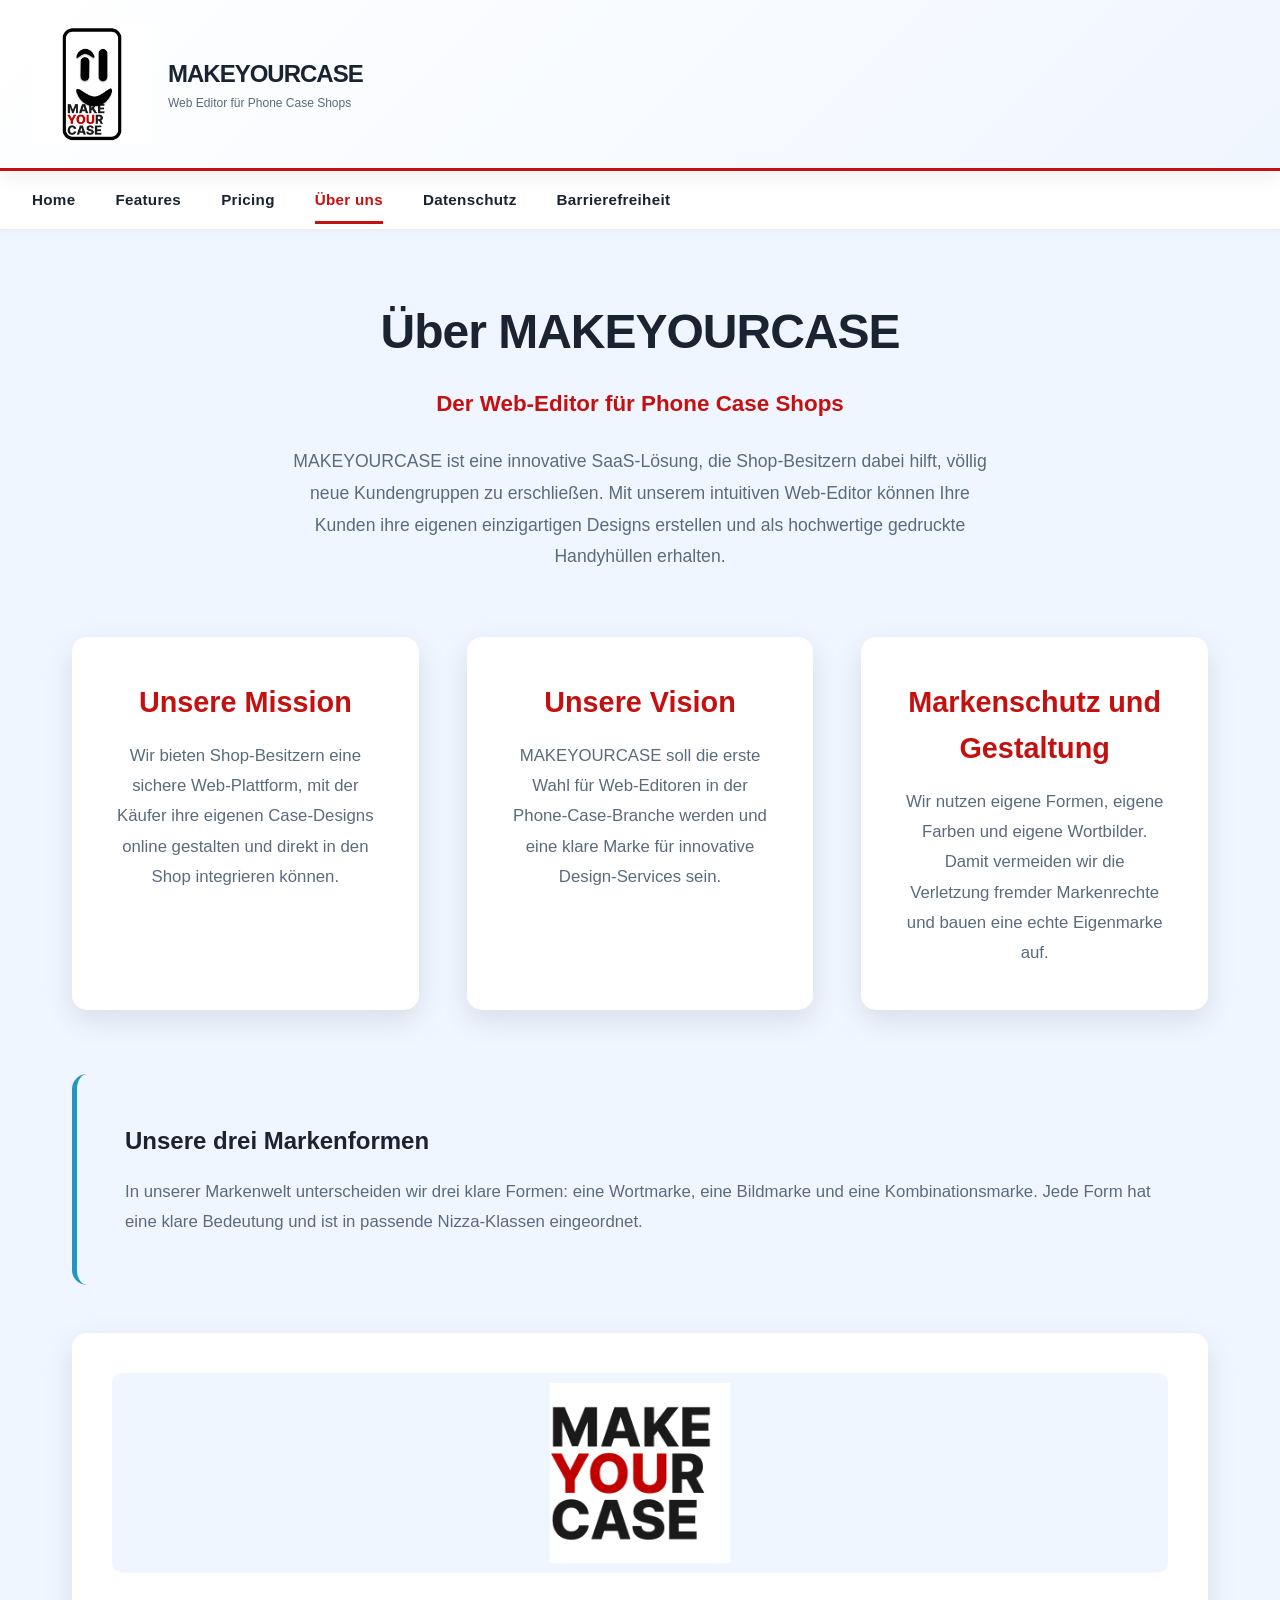
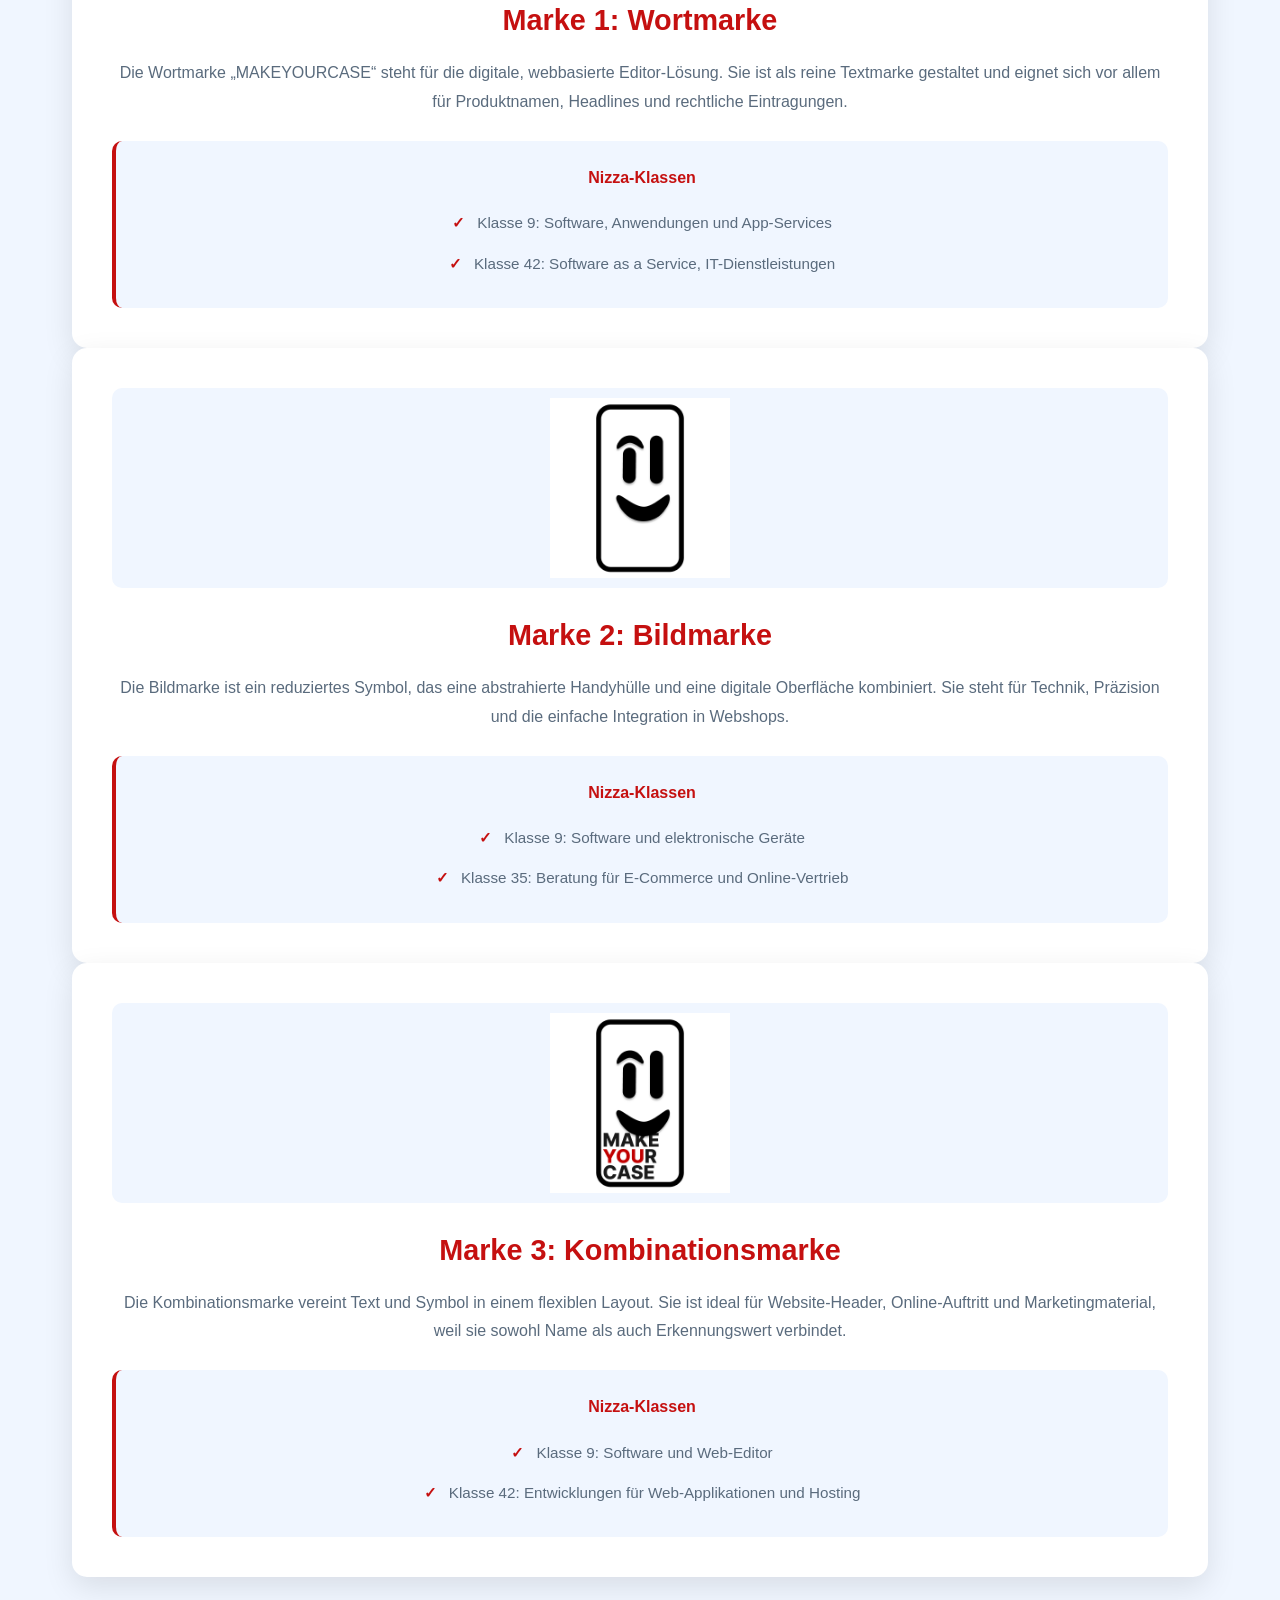
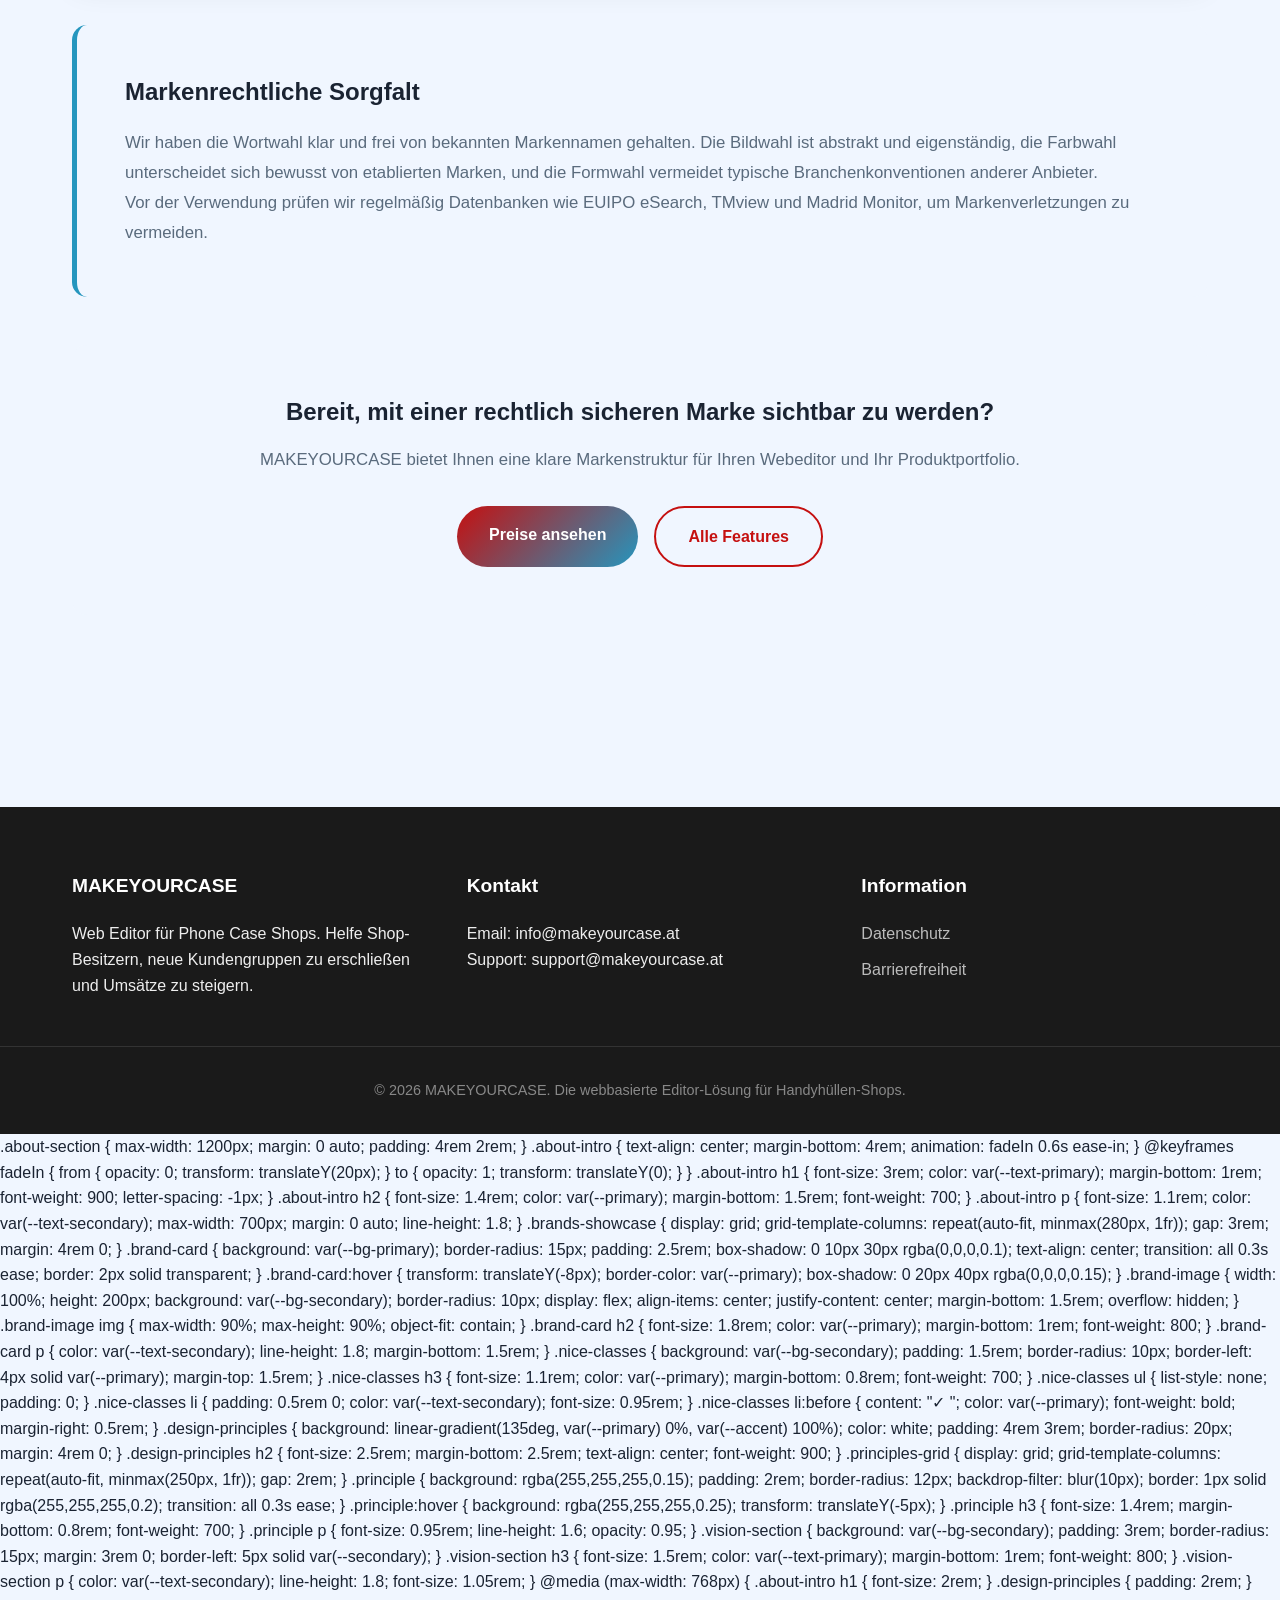
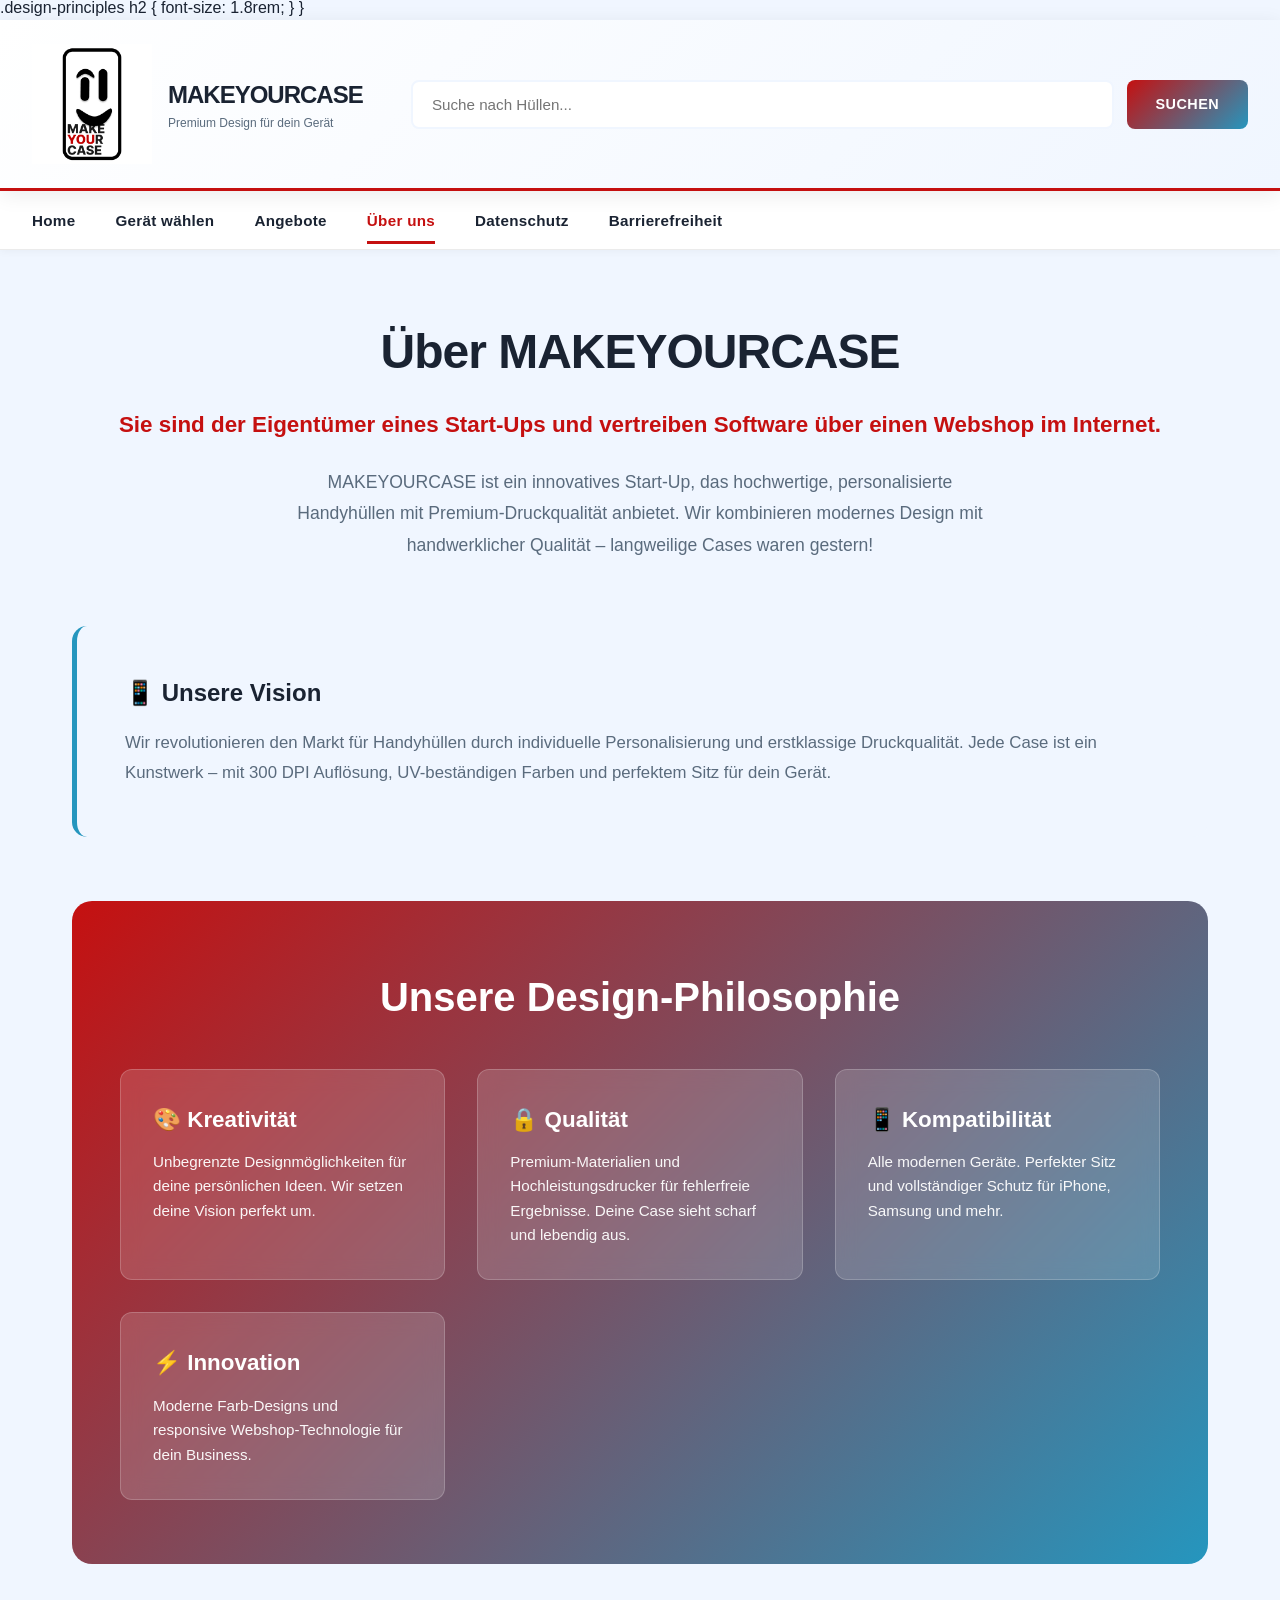
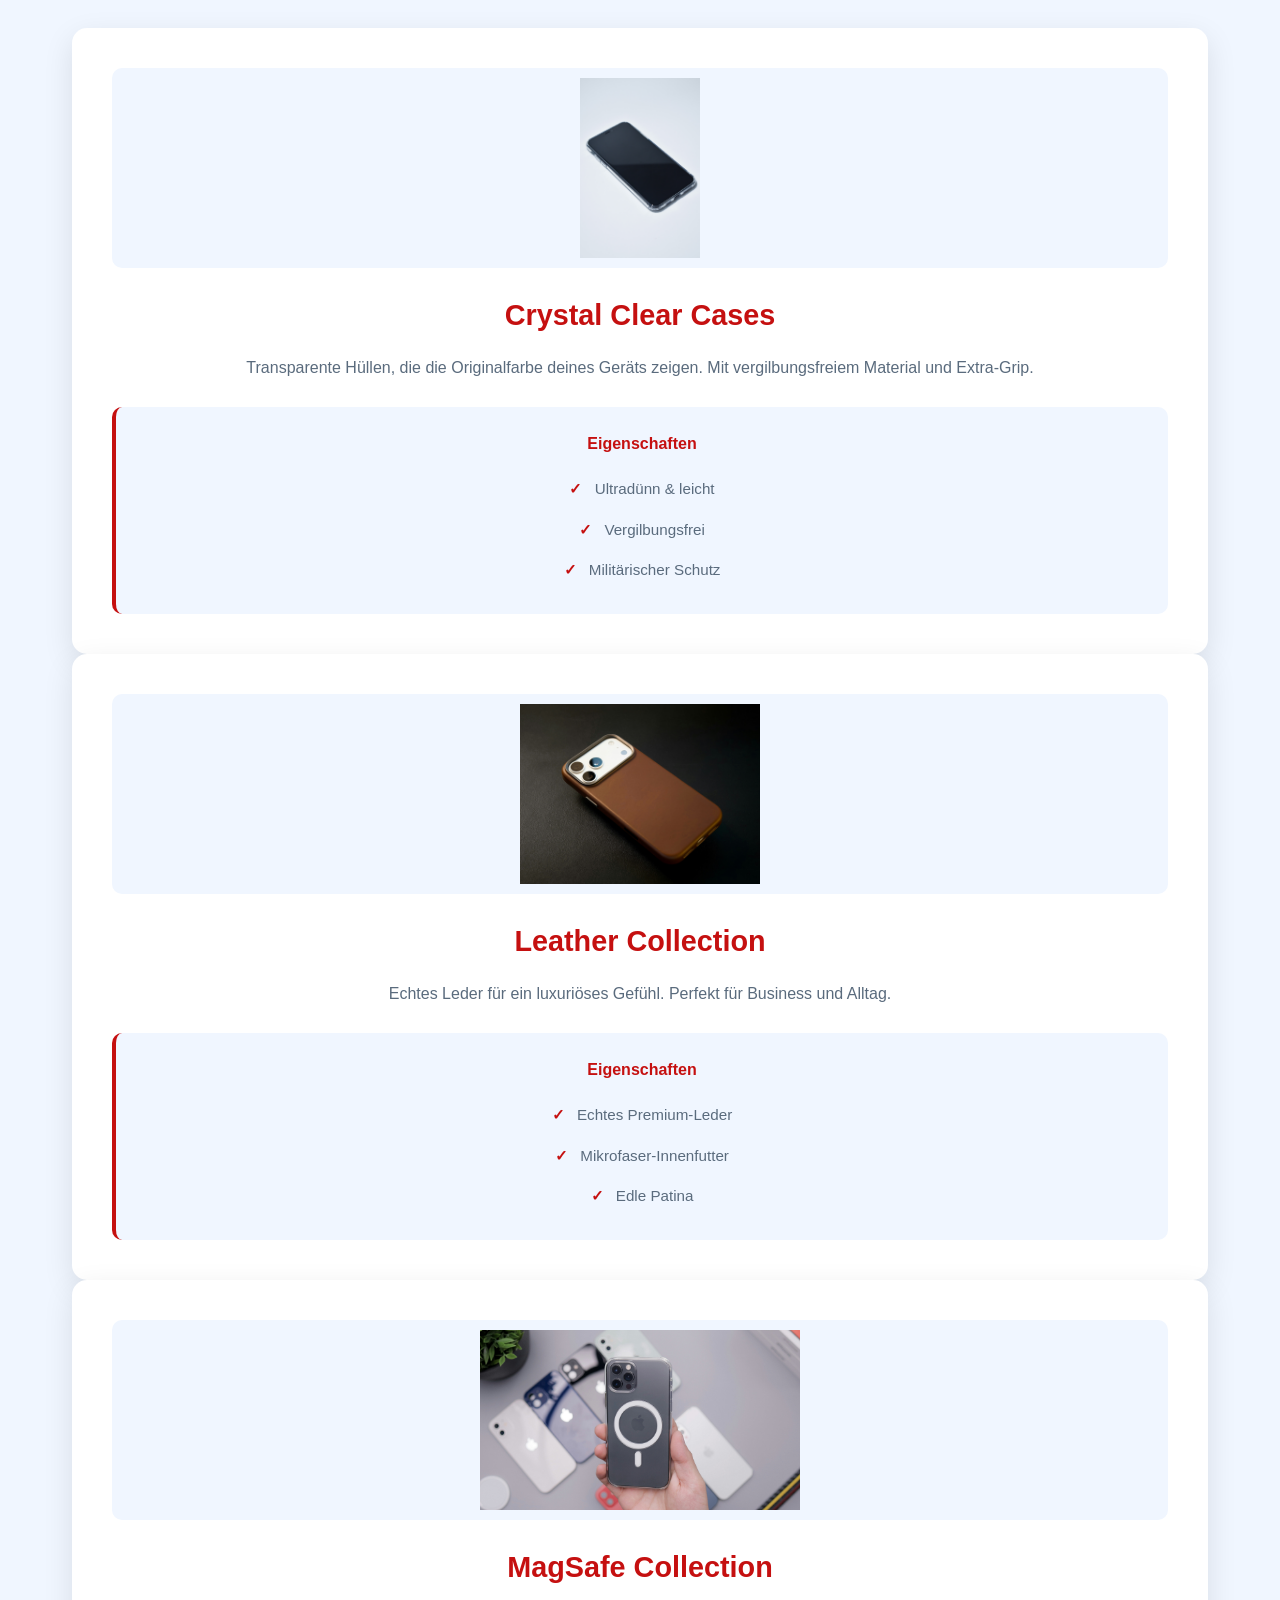
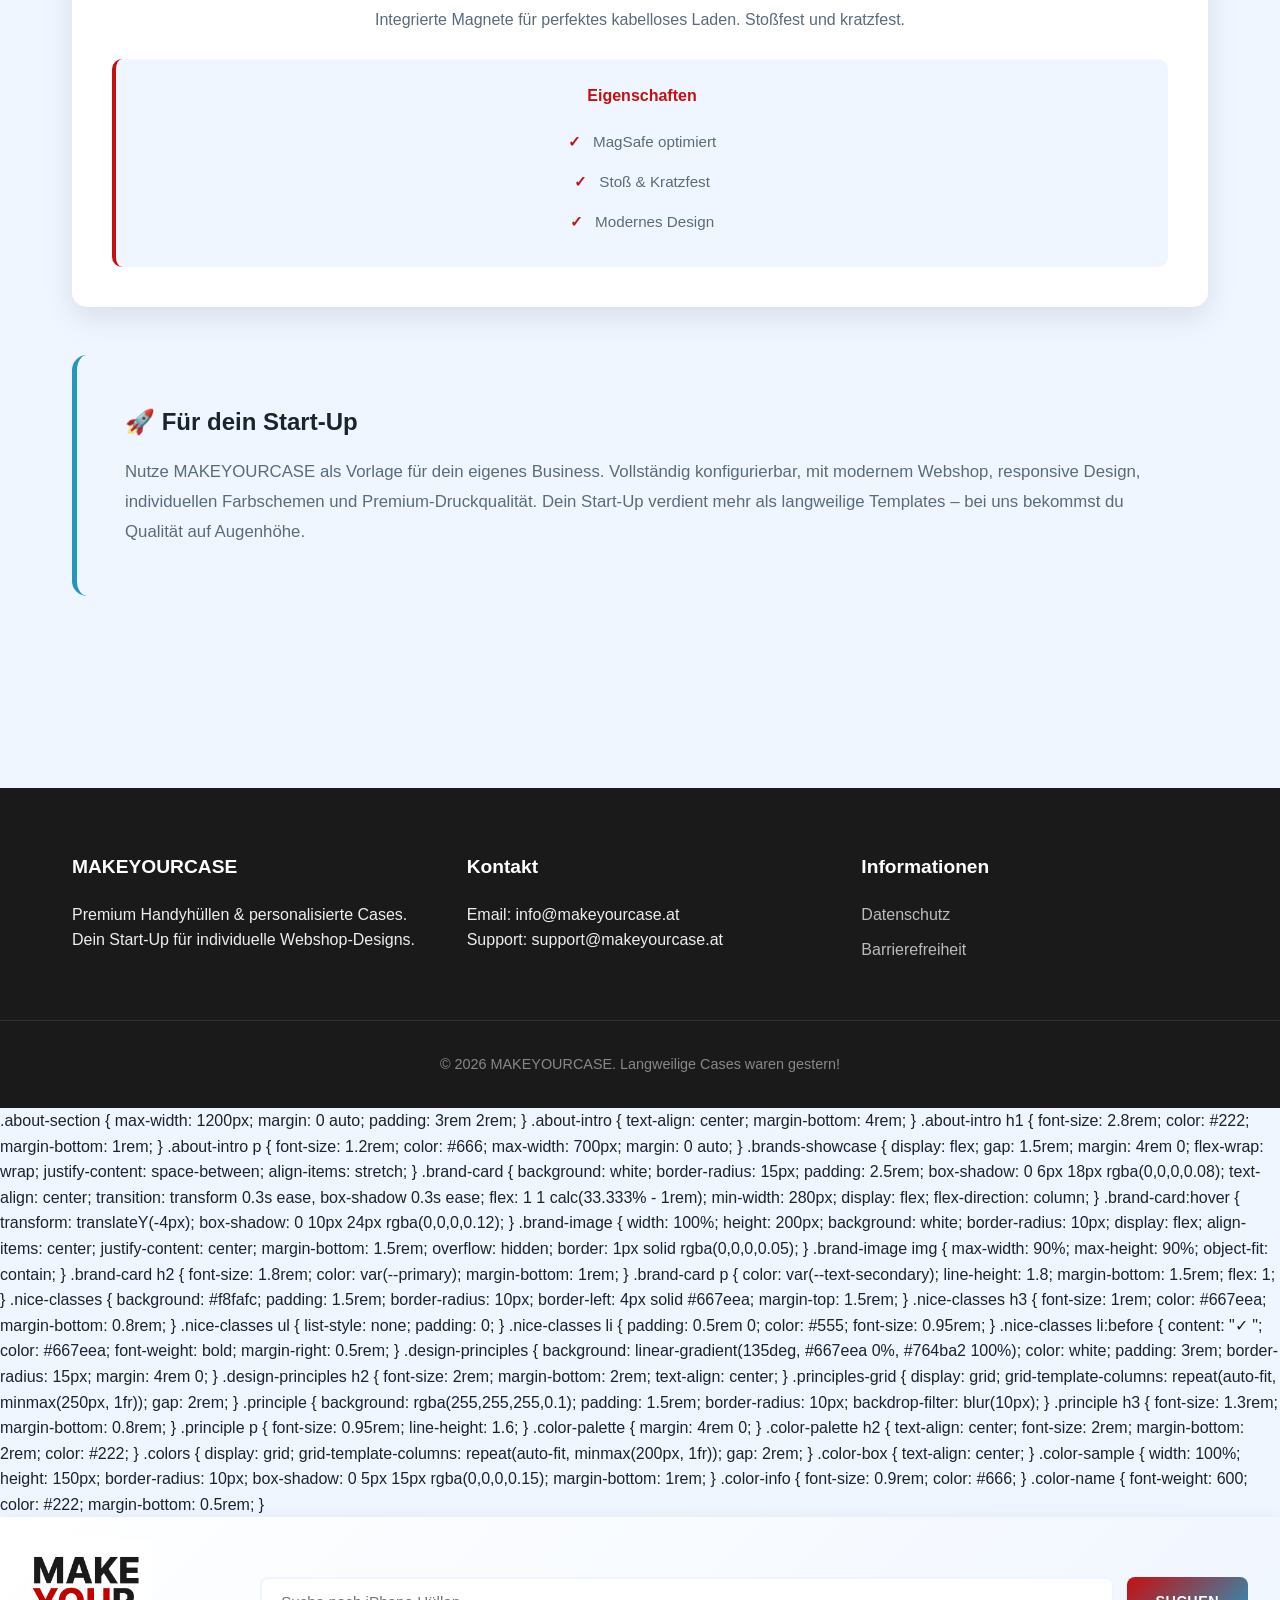
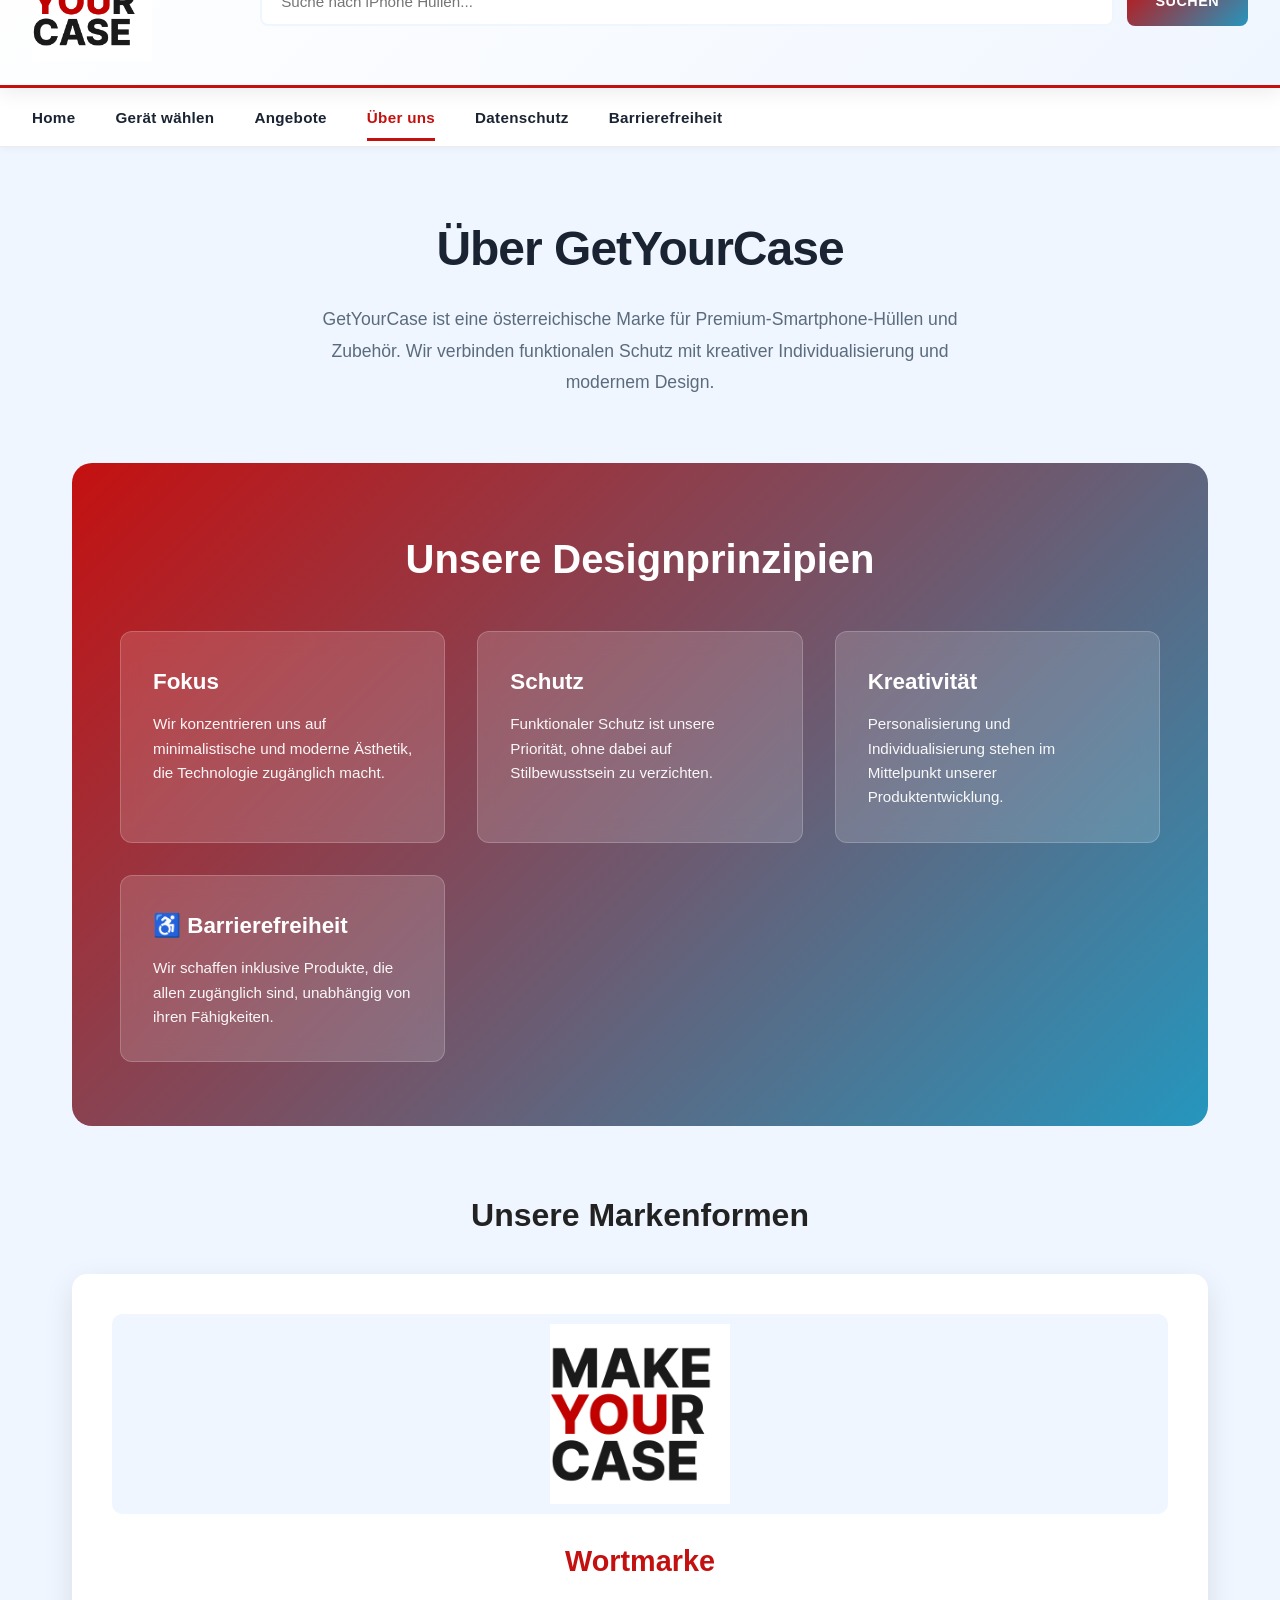
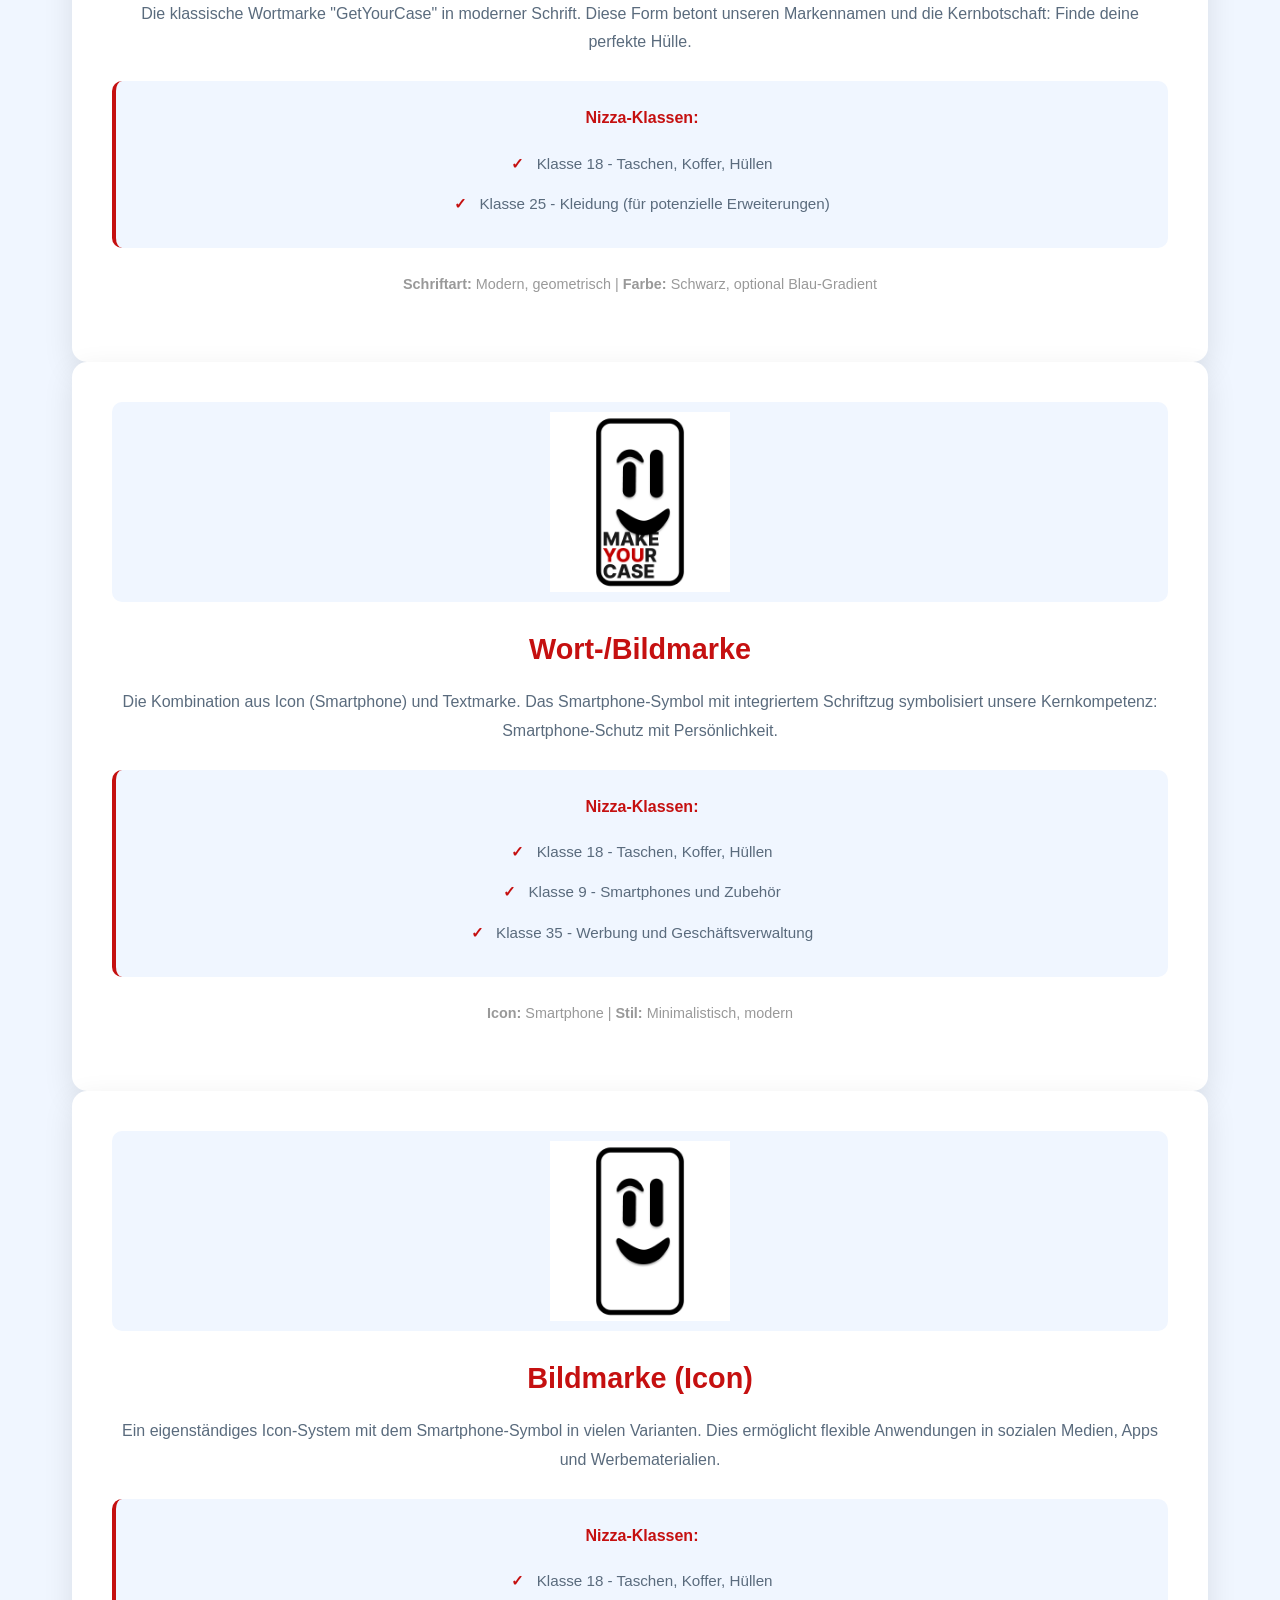
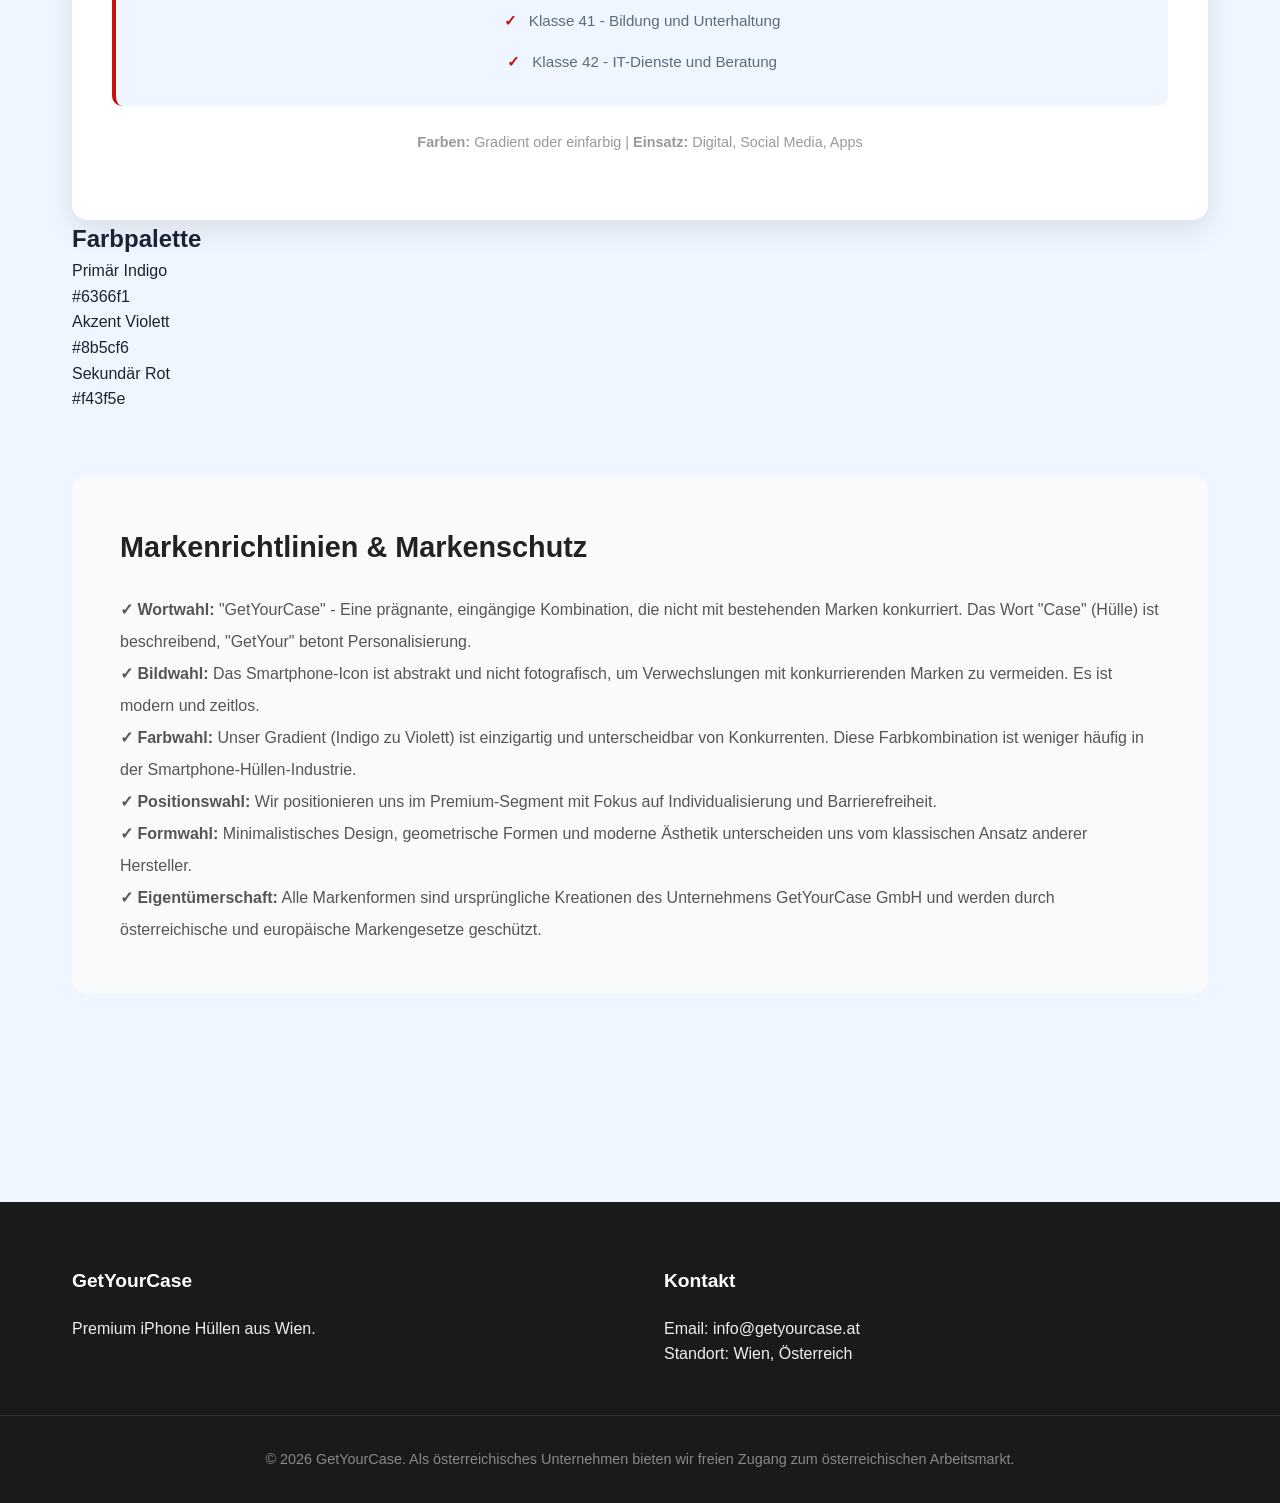
==== commit 637f5ea4: "changed 3 logos + barrierfreihet" ====
--- a/about.html
+++ b/about.html
@@ -315,101 +315,82 @@
 
             <div class="mission-vision">
                 <div class="mission-card">
-                    <h2>🎯 Unsere Mission</h2>
-                    <p>Shop-Besitzern die Technologie geben, um individuelle Handyhüllen-Designs zu ermöglichen. Dabei neue Revenue-Streams schaffen und Kundenbeziehungen vertiefen.</p>
+                    <h2>Unsere Mission</h2>
+                    <p>Wir bieten Shop-Besitzern eine sichere Web-Plattform, mit der Käufer ihre eigenen Case-Designs online gestalten und direkt in den Shop integrieren können.</p>
                 </div>
 
                 <div class="mission-card">
-                    <h2>🚀 Unsere Vision</h2>
-                    <p>Der führende Web-Editor für personalisierte Phone Cases. Shops weltweit nutzen MAKEYOURCASE um ihre Umsätze zu steigern und Kundenzufriedenheit zu erhöhen.</p>
+                    <h2>Unsere Vision</h2>
+                    <p>MAKEYOURCASE soll die erste Wahl für Web-Editoren in der Phone-Case-Branche werden und eine klare Marke für innovative Design-Services sein.</p>
                 </div>
 
                 <div class="mission-card">
-                    <h2>💡 Unser Ansatz</h2>
-                    <p>Technologie sollte einfach sein. Unser Editor braucht keine Designer-Kenntnisse. Jeder Kunde kann professionelle Designs erstellen.</p>
+                    <h2>Markenschutz und Gestaltung</h2>
+                    <p>Wir nutzen eigene Formen, eigene Farben und eigene Wortbilder. Damit vermeiden wir die Verletzung fremder Markenrechte und bauen eine echte Eigenmarke auf.</p>
                 </div>
             </div>
 
             <div class="vision-section">
-                <h3>📱 Das Problem, das wir lösen</h3>
-                <p>Shop-Besitzer verkaufen Standard-Hüllen in großen Mengen. Das ist günstig, aber nicht profitabel. MAKEYOURCASE öffnet ein neues Geschäftsfeld: Individualisierte, personalisierte Cases mit hohem Gewinn. Kunden bekommen ihre eigenen Designs, Sie generieren zusätzliche Umsätze. Win-Win!</p>
-            </div>
-
-            <div class="design-principles">
-                <h2>Unsere Core Values</h2>
-                <div class="principles-grid">
-                    <div class="principle">
-                        <h3>🎨 Einfachheit</h3>
-                        <p>Technologie sollte einfach zu verstehen sein. Kein technisches Wissen erforderlich. Der Editor macht es möglich.</p>
-                    </div>
-                    <div class="principle">
-                        <h3>💪 Qualität</h3>
-                        <p>Hochleistungs-Drucker, UV-beständige Farben, 300 DPI. Ihre Kunden bekommen beste Qualität oder Geld zurück.</p>
-                    </div>
-                    <div class="principle">
-                        <h3>🤝 Partnerschaft</h3>
-                        <p>Sie sind nicht einfach ein Kunde. Sie sind unser Partner. Ihr Erfolg ist unser Erfolg. Das ist unsere Philosophie.</p>
-                    </div>
-                    <div class="principle">
-                        <h3>🌍 Innovation</h3>
-                        <p>Wir entwickeln ständig neue Features. Ihr Feedback formt unsere Roadmap. Gemeinsam schaffen wir die Zukunft.</p>
+                <h3>Unsere drei Markenformen</h3>
+                <p>In unserer Markenwelt unterscheiden wir drei klare Formen: eine Wortmarke, eine Bildmarke und eine Kombinationsmarke. Jede Form hat eine klare Bedeutung und ist in passende Nizza-Klassen eingeordnet.</p>
+            </div>
+
+            <div class="brands-showcase">
+                <div class="brand-card">
+                    <div class="brand-image">
+                        <img src="assets/images/logo text.png" alt="MAKEYOURCASE Wortmarke">
+                    </div>
+                    <h2>Marke 1: Wortmarke</h2>
+                    <p>Die Wortmarke „MAKEYOURCASE“ steht für die digitale, webbasierte Editor-Lösung. Sie ist als reine Textmarke gestaltet und eignet sich vor allem für Produktnamen, Headlines und rechtliche Eintragungen.</p>
+                    <div class="nice-classes">
+                        <h3>Nizza-Klassen</h3>
+                        <ul>
+                            <li>Klasse 9: Software, Anwendungen und App-Services</li>
+                            <li>Klasse 42: Software as a Service, IT-Dienstleistungen</li>
+                        </ul>
+                    </div>
+                </div>
+
+                <div class="brand-card">
+                    <div class="brand-image">
+                        <img src="assets/images/logo white background.png" alt="MAKEYOURCASE Bildmarke">
+                    </div>
+                    <h2>Marke 2: Bildmarke</h2>
+                    <p>Die Bildmarke ist ein reduziertes Symbol, das eine abstrahierte Handyhülle und eine digitale Oberfläche kombiniert. Sie steht für Technik, Präzision und die einfache Integration in Webshops.</p>
+                    <div class="nice-classes">
+                        <h3>Nizza-Klassen</h3>
+                        <ul>
+                            <li>Klasse 9: Software und elektronische Geräte</li>
+                            <li>Klasse 35: Beratung für E-Commerce und Online-Vertrieb</li>
+                        </ul>
+                    </div>
+                </div>
+
+                <div class="brand-card">
+                    <div class="brand-image">
+                        <img src="assets/images/Wort-:Bildmarke white background.png" alt="MAKEYOURCASE Kombinationsmarke">
+                    </div>
+                    <h2>Marke 3: Kombinationsmarke</h2>
+                    <p>Die Kombinationsmarke vereint Text und Symbol in einem flexiblen Layout. Sie ist ideal für Website-Header, Online-Auftritt und Marketingmaterial, weil sie sowohl Name als auch Erkennungswert verbindet.</p>
+                    <div class="nice-classes">
+                        <h3>Nizza-Klassen</h3>
+                        <ul>
+                            <li>Klasse 9: Software und Web-Editor</li>
+                            <li>Klasse 42: Entwicklungen für Web-Applikationen und Hosting</li>
+                        </ul>
                     </div>
                 </div>
             </div>
 
             <div class="vision-section">
-                <h3>💼 Geschäftsmodell für Shop-Besitzer</h3>
-                <p><strong>Alte Welt:</strong> Sie kaufen 100 Standard-Cases. Verkaufen sie zu Standardpreisen. Kleine Margen.</p>
-                <p><strong>Neue Welt (mit MAKEYOURCASE):</strong> Kunde erstellt ihr eigenes Design. Sie drucken es auf beste Qualität. Der Kunde zahlt Premium-Preis. Sie machen 40-60% Gewinn pro Case. Das ist neue Revenue!</p>
-            </div>
-
-            <div class="features-showcase">
-                <div class="brand-card">
-                    <h2>💻 Der Editor</h2>
-                    <p>Intuitives Drag-and-Drop Interface. Ihre Kunden brauchen nur wenige Minuten um ein professionelles Design zu erstellen. Alle Funktionen, die sie brauchen: Text, Bilder, Effekte, Farben.</p>
-                    <div class="nice-classes">
-                        <h3>Was Kunden lieben</h3>
-                        <ul>
-                            <li>Einfach zu bedienen</li>
-                            <li>Schnelle Ergebnisse</li>
-                            <li>Live-Vorschau</li>
-                            <li>Unbegrenzte Designs</li>
-                        </ul>
-                    </div>
-                </div>
-
-                <div class="brand-card">
-                    <h2>📊 Analytics & Dashboard</h2>
-                    <p>Sehen Sie genau, welche Designs beliebt sind. Welche Farben, Muster, Styles funktionieren. Nutzen Sie diese Daten für Marketing und Produktentwicklung.</p>
-                    <div class="nice-classes">
-                        <h3>Metriken & Reports</h3>
-                        <ul>
-                            <li>Umsatz-Tracking</li>
-                            <li>Bestseller-Analyse</li>
-                            <li>Kundenverhalten</li>
-                            <li>Design-Trends</li>
-                        </ul>
-                    </div>
-                </div>
-
-                <div class="brand-card">
-                    <h2>🖨️ Premium Druck</h2>
-                    <p>Hochleistungs-Drucker mit 300 DPI. UV-beständige Farben. Automatische Qualitätsprüfung. Jeder Case wird perfekt. Ihre Kunden werden begeistert sein.</p>
-                    <div class="nice-classes">
-                        <h3>Druckqualität</h3>
-                        <ul>
-                            <li>300 DPI Auflösung</li>
-                            <li>UV-Farben</li>
-                            <li>Automatische Prüfung</li>
-                            <li>Garantierte Qualität</li>
-                        </ul>
-                    </div>
-                </div>
+                <h3>Markenrechtliche Sorgfalt</h3>
+                <p>Wir haben die Wortwahl klar und frei von bekannten Markennamen gehalten. Die Bildwahl ist abstrakt und eigenständig, die Farbwahl unterscheidet sich bewusst von etablierten Marken, und die Formwahl vermeidet typische Branchenkonventionen anderer Anbieter.</p>
+                <p>Vor der Verwendung prüfen wir regelmäßig Datenbanken wie EUIPO eSearch, TMview und Madrid Monitor, um Markenverletzungen zu vermeiden.</p>
             </div>
 
             <div class="cta-final">
-                <h3>🚀 Bereit, Ihren Shop zu transformieren?</h3>
-                <p>Tausende Shop-Besitzer nutzen MAKEYOURCASE bereits um neue Kundengruppen zu erschließen und Umsätze zu steigern.</p>
+                <h3>Bereit, mit einer rechtlich sicheren Marke sichtbar zu werden?</h3>
+                <p>MAKEYOURCASE bietet Ihnen eine klare Markenstruktur für Ihren Webeditor und Ihr Produktportfolio.</p>
                 <div style="display: flex; gap: 1rem; justify-content: center; flex-wrap: wrap;">
                     <a href="pricing.html" style="padding: 1rem 2rem; background: linear-gradient(135deg, var(--primary) 0%, var(--accent) 100%); color: white; text-decoration: none; border-radius: 50px; font-weight: 800; transition: all 0.3s ease;">Preise ansehen</a>
                     <a href="features.html" style="padding: 1rem 2rem; background: var(--bg-secondary); color: var(--primary); border: 2px solid var(--primary); text-decoration: none; border-radius: 50px; font-weight: 800; transition: all 0.3s ease;">Alle Features</a>
@@ -833,35 +814,43 @@
         }
 
         .brands-showcase {
-            display: grid;
-            grid-template-columns: repeat(auto-fit, minmax(300px, 1fr));
-            gap: 3rem;
+            display: flex;
+            gap: 1.5rem;
             margin: 4rem 0;
+            flex-wrap: wrap;
+            justify-content: space-between;
+            align-items: stretch;
         }
 
         .brand-card {
             background: white;
             border-radius: 15px;
             padding: 2.5rem;
-            box-shadow: 0 10px 30px rgba(0,0,0,0.1);
-            text-align: center;
-            transition: transform 0.3s ease;
+            box-shadow: 0 6px 18px rgba(0,0,0,0.08);
+            text-align: center;
+            transition: transform 0.3s ease, box-shadow 0.3s ease;
+            flex: 1 1 calc(33.333% - 1rem);
+            min-width: 280px;
+            display: flex;
+            flex-direction: column;
         }
 
         .brand-card:hover {
-            transform: translateY(-5px);
+            transform: translateY(-4px);
+            box-shadow: 0 10px 24px rgba(0,0,0,0.12);
         }
 
         .brand-image {
             width: 100%;
             height: 200px;
-            background: #f5f5f5;
+            background: white;
             border-radius: 10px;
             display: flex;
             align-items: center;
             justify-content: center;
             margin-bottom: 1.5rem;
             overflow: hidden;
+            border: 1px solid rgba(0,0,0,0.05);
         }
 
         .brand-image img {
@@ -872,14 +861,15 @@
 
         .brand-card h2 {
             font-size: 1.8rem;
-            color: #667eea;
+            color: var(--primary);
             margin-bottom: 1rem;
         }
 
         .brand-card p {
-            color: #555;
+            color: var(--text-secondary);
             line-height: 1.8;
             margin-bottom: 1.5rem;
+            flex: 1;
         }
 
         .nice-classes {
--- a/css/styles.css
+++ b/css/styles.css
@@ -15,60 +15,16 @@
 
 /* Color Schemes */
 :root {
-    /* Default Color Scheme: Cyan & Orange */
-    --primary: #00d4ff;
-    --secondary: #ff8c00;
-    --dark: #0a1628;
-    --light: #f5f9ff;
-    --accent: #00a8cc;
+    /* Single Color Scheme: Red & Blue */
+    --primary: #c51010;
+    --secondary: #2596be;
+    --dark: #1a2332;
+    --light: #f0f6ff;
+    --accent: #2596be;
     --text-primary: #1a2332;
     --text-secondary: #5a6b7d;
     --bg-primary: #ffffff;
     --bg-secondary: #f0f6ff;
-}
-
-/* Color Scheme: Cyan & Orange */
-html.scheme-cyan-orange {
-    --primary: #00d4ff;
-    --secondary: #ff8c00;
-    --accent: #00a8cc;
-    --dark: #0a1628;
-    --light: #f5f9ff;
-    --text-primary: #1a2332;
-    --text-secondary: #5a6b7d;
-}
-
-/* Color Scheme: Grey & Peach */
-html.scheme-grey-peach {
-    --primary: #6b7280;
-    --secondary: #ffb98a;
-    --accent: #9ca3af;
-    --dark: #1f2937;
-    --light: #fef6f2;
-    --text-primary: #111827;
-    --text-secondary: #6b7280;
-}
-
-/* Color Scheme: Purple & Mint */
-html.scheme-purple-mint {
-    --primary: #a78bfa;
-    --secondary: #34d399;
-    --accent: #8b5cf6;
-    --dark: #3f0f64;
-    --light: #f0fdf4;
-    --text-primary: #1f2937;
-    --text-secondary: #4b5563;
-}
-
-/* Color Scheme: Navy & Rose */
-html.scheme-navy-rose {
-    --primary: #1e40af;
-    --secondary: #f472b6;
-    --accent: #3b82f6;
-    --dark: #0c1e3e;
-    --light: #fff5f8;
-    --text-primary: #1e293b;
-    --text-secondary: #64748b;
 }
 
 html {
@@ -196,7 +152,7 @@
 }
 
 .logo img {
-    height: 70px;
+    height: 120px;
     width: auto;
     object-fit: contain;
     display: block;
@@ -1054,7 +1010,7 @@
     }
 
     .logo img {
-        height: 50px;
+        height: 60px;
     }
 
     .logo-text h1 {
@@ -1176,7 +1132,7 @@
     width: 100%;
     height: 40vh; /* Höhe des Banners (70% des Bildschirms) */
     overflow: hidden;
-    background-color: #000; /* Fallback-Farbe */
+    background: linear-gradient(135deg, white 20%, #c51010 100%); /* Fallback-Gradient */
     display: flex;
     align-items: center;
     justify-content: center;
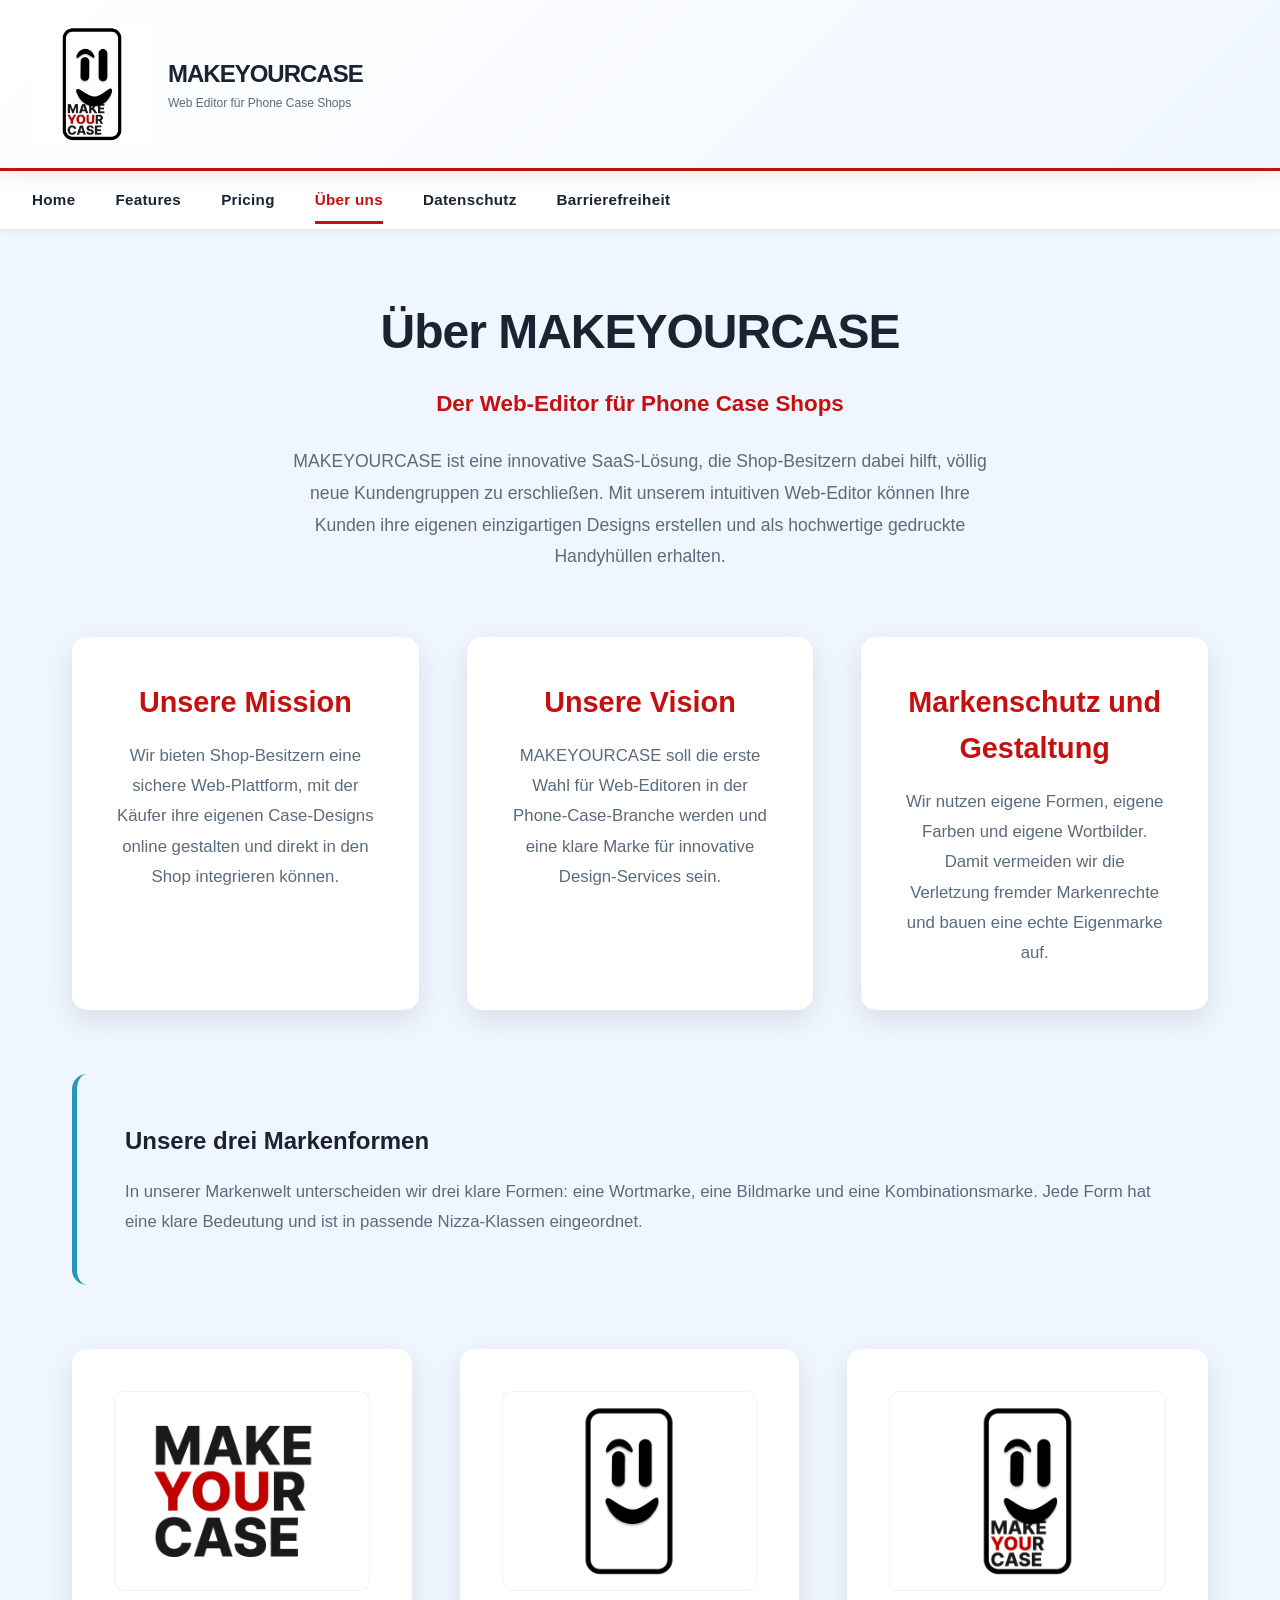
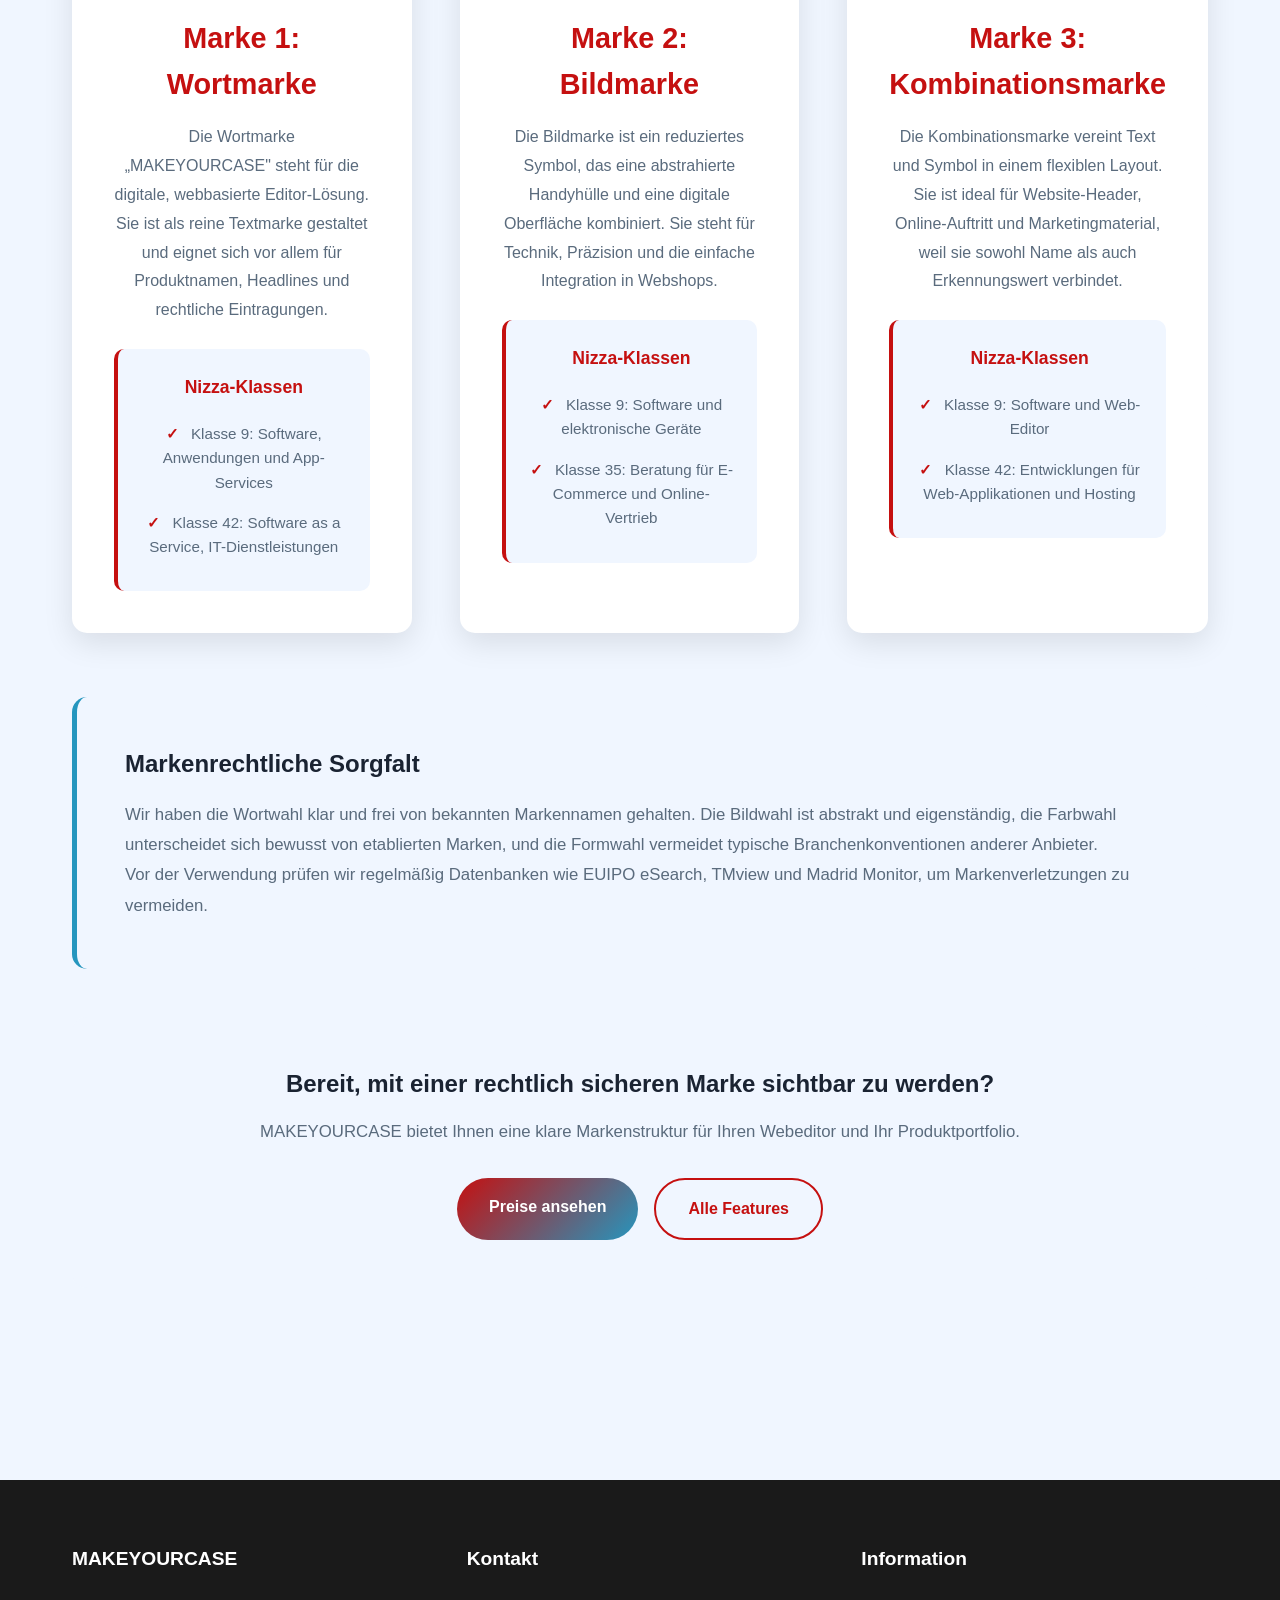
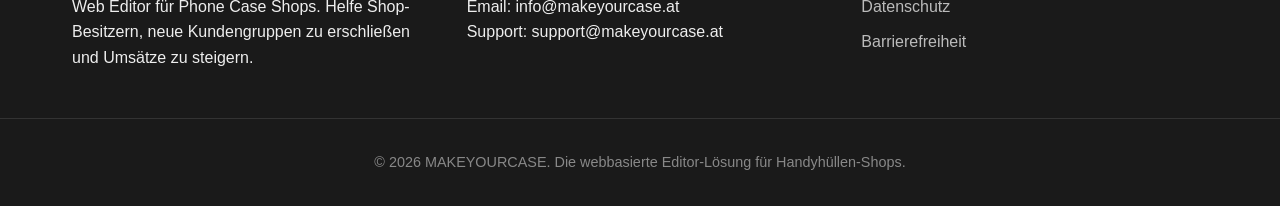
==== commit 28f9c7ff: "[Über uns geändert, 3 Logos hinzugefugt]" ====
--- a/about.html
+++ b/about.html
@@ -83,36 +83,61 @@
             font-size: 1.05rem;
         }
 
-        .features-showcase {
+        .vision-section {
+            background: var(--bg-secondary);
+            padding: 3rem;
+            border-radius: 15px;
+            margin: 3rem 0;
+            border-left: 5px solid var(--secondary);
+        }
+
+        .vision-section h3 {
+            font-size: 1.5rem;
+            color: var(--text-primary);
+            margin-bottom: 1rem;
+            font-weight: 800;
+        }
+
+        .vision-section p {
+            color: var(--text-secondary);
+            line-height: 1.8;
+            font-size: 1.05rem;
+        }
+
+        .brands-showcase {
             display: grid;
-            grid-template-columns: repeat(auto-fit, minmax(280px, 1fr));
+            grid-template-columns: repeat(3, 1fr);
             gap: 3rem;
             margin: 4rem 0;
         }
 
         .brand-card {
-            background: white;
+            background: var(--bg-primary);
             border-radius: 15px;
             padding: 2.5rem;
             box-shadow: 0 10px 30px rgba(0,0,0,0.1);
             text-align: center;
-            transition: transform 0.3s ease;
+            transition: all 0.3s ease;
+            border: 2px solid transparent;
         }
 
         .brand-card:hover {
-            transform: translateY(-5px);
+            transform: translateY(-8px);
+            border-color: var(--primary);
+            box-shadow: 0 20px 40px rgba(0,0,0,0.15);
         }
 
         .brand-image {
             width: 100%;
             height: 200px;
-            background: var(--bg-secondary);
+            background: var(--bg-primary);
             border-radius: 10px;
             display: flex;
             align-items: center;
             justify-content: center;
             margin-bottom: 1.5rem;
             overflow: hidden;
+            border: 1px solid rgba(0,0,0,0.05);
         }
 
         .brand-image img {
@@ -125,6 +150,7 @@
             font-size: 1.8rem;
             color: var(--primary);
             margin-bottom: 1rem;
+            font-weight: 800;
         }
 
         .brand-card p {
@@ -142,9 +168,10 @@
         }
 
         .nice-classes h3 {
-            font-size: 1rem;
+            font-size: 1.1rem;
             color: var(--primary);
             margin-bottom: 0.8rem;
+            font-weight: 700;
         }
 
         .nice-classes ul {
@@ -163,74 +190,6 @@
             color: var(--primary);
             font-weight: bold;
             margin-right: 0.5rem;
-        }
-
-        .design-principles {
-            background: linear-gradient(135deg, var(--primary) 0%, var(--accent) 100%);
-            color: white;
-            padding: 4rem 3rem;
-            border-radius: 20px;
-            margin: 4rem 0;
-        }
-
-        .design-principles h2 {
-            font-size: 2.5rem;
-            margin-bottom: 2.5rem;
-            text-align: center;
-            font-weight: 900;
-        }
-
-        .principles-grid {
-            display: grid;
-            grid-template-columns: repeat(auto-fit, minmax(250px, 1fr));
-            gap: 2rem;
-        }
-
-        .principle {
-            background: rgba(255,255,255,0.15);
-            padding: 2rem;
-            border-radius: 12px;
-            backdrop-filter: blur(10px);
-            border: 1px solid rgba(255,255,255,0.2);
-            transition: all 0.3s ease;
-        }
-
-        .principle:hover {
-            background: rgba(255,255,255,0.25);
-            transform: translateY(-5px);
-        }
-
-        .principle h3 {
-            font-size: 1.4rem;
-            margin-bottom: 0.8rem;
-            font-weight: 700;
-        }
-
-        .principle p {
-            font-size: 0.95rem;
-            line-height: 1.6;
-            opacity: 0.95;
-        }
-
-        .vision-section {
-            background: var(--bg-secondary);
-            padding: 3rem;
-            border-radius: 15px;
-            margin: 3rem 0;
-            border-left: 5px solid var(--secondary);
-        }
-
-        .vision-section h3 {
-            font-size: 1.5rem;
-            color: var(--text-primary);
-            margin-bottom: 1rem;
-            font-weight: 800;
-        }
-
-        .vision-section p {
-            color: var(--text-secondary);
-            line-height: 1.8;
-            font-size: 1.05rem;
         }
 
         .cta-final {
@@ -259,19 +218,11 @@
                 font-size: 2rem;
             }
 
-            .design-principles {
-                padding: 2rem;
-            }
-
-            .design-principles h2 {
-                font-size: 1.8rem;
-            }
-
             .mission-vision {
                 grid-template-columns: 1fr;
             }
 
-            .features-showcase {
+            .brands-showcase {
                 grid-template-columns: 1fr;
             }
         }
@@ -341,7 +292,7 @@
                         <img src="assets/images/logo text.png" alt="MAKEYOURCASE Wortmarke">
                     </div>
                     <h2>Marke 1: Wortmarke</h2>
-                    <p>Die Wortmarke „MAKEYOURCASE“ steht für die digitale, webbasierte Editor-Lösung. Sie ist als reine Textmarke gestaltet und eignet sich vor allem für Produktnamen, Headlines und rechtliche Eintragungen.</p>
+                    <p>Die Wortmarke „MAKEYOURCASE" steht für die digitale, webbasierte Editor-Lösung. Sie ist als reine Textmarke gestaltet und eignet sich vor allem für Produktnamen, Headlines und rechtliche Eintragungen.</p>
                     <div class="nice-classes">
                         <h3>Nizza-Klassen</h3>
                         <ul>
@@ -425,726 +376,4 @@
 
     <script src="js/app.js"></script>
 </body>
-</html>
-        .about-section {
-            max-width: 1200px;
-            margin: 0 auto;
-            padding: 4rem 2rem;
-        }
-
-        .about-intro {
-            text-align: center;
-            margin-bottom: 4rem;
-            animation: fadeIn 0.6s ease-in;
-        }
-
-        @keyframes fadeIn {
-            from { opacity: 0; transform: translateY(20px); }
-            to { opacity: 1; transform: translateY(0); }
-        }
-
-        .about-intro h1 {
-            font-size: 3rem;
-            color: var(--text-primary);
-            margin-bottom: 1rem;
-            font-weight: 900;
-            letter-spacing: -1px;
-        }
-
-        .about-intro h2 {
-            font-size: 1.4rem;
-            color: var(--primary);
-            margin-bottom: 1.5rem;
-            font-weight: 700;
-        }
-
-        .about-intro p {
-            font-size: 1.1rem;
-            color: var(--text-secondary);
-            max-width: 700px;
-            margin: 0 auto;
-            line-height: 1.8;
-        }
-
-        .brands-showcase {
-            display: grid;
-            grid-template-columns: repeat(auto-fit, minmax(280px, 1fr));
-            gap: 3rem;
-            margin: 4rem 0;
-        }
-
-        .brand-card {
-            background: var(--bg-primary);
-            border-radius: 15px;
-            padding: 2.5rem;
-            box-shadow: 0 10px 30px rgba(0,0,0,0.1);
-            text-align: center;
-            transition: all 0.3s ease;
-            border: 2px solid transparent;
-        }
-
-        .brand-card:hover {
-            transform: translateY(-8px);
-            border-color: var(--primary);
-            box-shadow: 0 20px 40px rgba(0,0,0,0.15);
-        }
-
-        .brand-image {
-            width: 100%;
-            height: 200px;
-            background: var(--bg-secondary);
-            border-radius: 10px;
-            display: flex;
-            align-items: center;
-            justify-content: center;
-            margin-bottom: 1.5rem;
-            overflow: hidden;
-        }
-
-        .brand-image img {
-            max-width: 90%;
-            max-height: 90%;
-            object-fit: contain;
-        }
-
-        .brand-card h2 {
-            font-size: 1.8rem;
-            color: var(--primary);
-            margin-bottom: 1rem;
-            font-weight: 800;
-        }
-
-        .brand-card p {
-            color: var(--text-secondary);
-            line-height: 1.8;
-            margin-bottom: 1.5rem;
-        }
-
-        .nice-classes {
-            background: var(--bg-secondary);
-            padding: 1.5rem;
-            border-radius: 10px;
-            border-left: 4px solid var(--primary);
-            margin-top: 1.5rem;
-        }
-
-        .nice-classes h3 {
-            font-size: 1.1rem;
-            color: var(--primary);
-            margin-bottom: 0.8rem;
-            font-weight: 700;
-        }
-
-        .nice-classes ul {
-            list-style: none;
-            padding: 0;
-        }
-
-        .nice-classes li {
-            padding: 0.5rem 0;
-            color: var(--text-secondary);
-            font-size: 0.95rem;
-        }
-
-        .nice-classes li:before {
-            content: "✓ ";
-            color: var(--primary);
-            font-weight: bold;
-            margin-right: 0.5rem;
-        }
-
-        .design-principles {
-            background: linear-gradient(135deg, var(--primary) 0%, var(--accent) 100%);
-            color: white;
-            padding: 4rem 3rem;
-            border-radius: 20px;
-            margin: 4rem 0;
-        }
-
-        .design-principles h2 {
-            font-size: 2.5rem;
-            margin-bottom: 2.5rem;
-            text-align: center;
-            font-weight: 900;
-        }
-
-        .principles-grid {
-            display: grid;
-            grid-template-columns: repeat(auto-fit, minmax(250px, 1fr));
-            gap: 2rem;
-        }
-
-        .principle {
-            background: rgba(255,255,255,0.15);
-            padding: 2rem;
-            border-radius: 12px;
-            backdrop-filter: blur(10px);
-            border: 1px solid rgba(255,255,255,0.2);
-            transition: all 0.3s ease;
-        }
-
-        .principle:hover {
-            background: rgba(255,255,255,0.25);
-            transform: translateY(-5px);
-        }
-
-        .principle h3 {
-            font-size: 1.4rem;
-            margin-bottom: 0.8rem;
-            font-weight: 700;
-        }
-
-        .principle p {
-            font-size: 0.95rem;
-            line-height: 1.6;
-            opacity: 0.95;
-        }
-
-        .vision-section {
-            background: var(--bg-secondary);
-            padding: 3rem;
-            border-radius: 15px;
-            margin: 3rem 0;
-            border-left: 5px solid var(--secondary);
-        }
-
-        .vision-section h3 {
-            font-size: 1.5rem;
-            color: var(--text-primary);
-            margin-bottom: 1rem;
-            font-weight: 800;
-        }
-
-        .vision-section p {
-            color: var(--text-secondary);
-            line-height: 1.8;
-            font-size: 1.05rem;
-        }
-
-        @media (max-width: 768px) {
-            .about-intro h1 {
-                font-size: 2rem;
-            }
-
-            .design-principles {
-                padding: 2rem;
-            }
-
-            .design-principles h2 {
-                font-size: 1.8rem;
-            }
-        }
-    </style>
-</head>
-<body>
-    <a href="#main-content" class="skip-link">Zum Hauptinhalt springen</a>
-
-    <header>
-        <div class="header-container">
-            <div class="logo">
-                <img src="assets/images/Wort-:Bildmarke white background.png" alt="MAKEYOURCASE Logo">
-                <div class="logo-text">
-                    <h1>MAKEYOURCASE</h1>
-                    <p>Premium Design für dein Gerät</p>
-                </div>
-            </div>
-            
-            <div class="search-bar" role="search">
-                <label for="searchInput" class="visually-hidden">Hüllen suchen</label>
-                <input type="text" id="searchInput" placeholder="Suche nach Hüllen...">
-                <button onclick="searchProducts()" aria-label="Suche starten">Suchen</button>
-            </div>
-        </div>
-    </header>
-
-    <nav aria-label="Hauptnavigation">
-        <div class="nav-container">
-            <ul class="nav-links">
-                <li><a href="index.html">Home</a></li>
-                <li><a href="select-device.html">Gerät wählen</a></li>
-                <li><a href="deals.html">Angebote</a></li>
-                <li><a href="about.html" class="active" aria-current="page">Über uns</a></li>
-                <li><a href="datenschutz.html">Datenschutz</a></li>
-                <li><a href="barrierefrei.html">Barrierefreiheit</a></li>
-            </ul>
-        </div>
-    </nav>
-
-    <main id="main-content">
-        <section class="about-section">
-            <div class="about-intro">
-                <h1>Über MAKEYOURCASE</h1>
-                <h2>Sie sind der Eigentümer eines Start-Ups und vertreiben Software über einen Webshop im Internet.</h2>
-                <p>MAKEYOURCASE ist ein innovatives Start-Up, das hochwertige, personalisierte Handyhüllen mit Premium-Druckqualität anbietet. Wir kombinieren modernes Design mit handwerklicher Qualität – langweilige Cases waren gestern!</p>
-            </div>
-
-            <div class="vision-section">
-                <h3>📱 Unsere Vision</h3>
-                <p>Wir revolutionieren den Markt für Handyhüllen durch individuelle Personalisierung und erstklassige Druckqualität. Jede Case ist ein Kunstwerk – mit 300 DPI Auflösung, UV-beständigen Farben und perfektem Sitz für dein Gerät.</p>
-            </div>
-
-            <div class="design-principles">
-                <h2>Unsere Design-Philosophie</h2>
-                <div class="principles-grid">
-                    <div class="principle">
-                        <h3>🎨 Kreativität</h3>
-                        <p>Unbegrenzte Designmöglichkeiten für deine persönlichen Ideen. Wir setzen deine Vision perfekt um.</p>
-                    </div>
-                    <div class="principle">
-                        <h3>🔒 Qualität</h3>
-                        <p>Premium-Materialien und Hochleistungsdrucker für fehlerfreie Ergebnisse. Deine Case sieht scharf und lebendig aus.</p>
-                    </div>
-                    <div class="principle">
-                        <h3>📱 Kompatibilität</h3>
-                        <p>Alle modernen Geräte. Perfekter Sitz und vollständiger Schutz für iPhone, Samsung und mehr.</p>
-                    </div>
-                    <div class="principle">
-                        <h3>⚡ Innovation</h3>
-                        <p>Moderne Farb-Designs und responsive Webshop-Technologie für dein Business.</p>
-                    </div>
-                </div>
-            </div>
-
-            <div class="brands-showcase">
-                <div class="brand-card">
-                    <div class="brand-image">
-                        <img src="assets/images/clear case.jpg" alt="Crystal Clear Case">
-                    </div>
-                    <h2>Crystal Clear Cases</h2>
-                    <p>Transparente Hüllen, die die Originalfarbe deines Geräts zeigen. Mit vergilbungsfreiem Material und Extra-Grip.</p>
-                    <div class="nice-classes">
-                        <h3>Eigenschaften</h3>
-                        <ul>
-                            <li>Ultradünn & leicht</li>
-                            <li>Vergilbungsfrei</li>
-                            <li>Militärischer Schutz</li>
-                        </ul>
-                    </div>
-                </div>
-
-                <div class="brand-card">
-                    <div class="brand-image">
-                        <img src="assets/images/leather.jpg" alt="Premium Leather Edition">
-                    </div>
-                    <h2>Leather Collection</h2>
-                    <p>Echtes Leder für ein luxuriöses Gefühl. Perfekt für Business und Alltag.</p>
-                    <div class="nice-classes">
-                        <h3>Eigenschaften</h3>
-                        <ul>
-                            <li>Echtes Premium-Leder</li>
-                            <li>Mikrofaser-Innenfutter</li>
-                            <li>Edle Patina</li>
-                        </ul>
-                    </div>
-                </div>
-
-                <div class="brand-card">
-                    <div class="brand-image">
-                        <img src="assets/images/clear magsafe.jpg" alt="MagSafe Armor Case">
-                    </div>
-                    <h2>MagSafe Collection</h2>
-                    <p>Integrierte Magnete für perfektes kabelloses Laden. Stoßfest und kratzfest.</p>
-                    <div class="nice-classes">
-                        <h3>Eigenschaften</h3>
-                        <ul>
-                            <li>MagSafe optimiert</li>
-                            <li>Stoß & Kratzfest</li>
-                            <li>Modernes Design</li>
-                        </ul>
-                    </div>
-                </div>
-            </div>
-
-            <div class="vision-section">
-                <h3>🚀 Für dein Start-Up</h3>
-                <p>Nutze MAKEYOURCASE als Vorlage für dein eigenes Business. Vollständig konfigurierbar, mit modernem Webshop, responsive Design, individuellen Farbschemen und Premium-Druckqualität. Dein Start-Up verdient mehr als langweilige Templates – bei uns bekommst du Qualität auf Augenhöhe.</p>
-            </div>
-        </section>
-    </main>
-
-    <footer>
-        <div class="footer-container">
-            <div class="footer-section">
-                <h3>MAKEYOURCASE</h3>
-                <p>Premium Handyhüllen & personalisierte Cases. Dein Start-Up für individuelle Webshop-Designs.</p>
-            </div>
-            <div class="footer-section">
-                <h3>Kontakt</h3>
-                <p>Email: info@makeyourcase.at</p>
-                <p>Support: support@makeyourcase.at</p>
-            </div>
-            <div class="footer-section">
-                <h3>Informationen</h3>
-                <ul style="list-style: none; padding: 0;">
-                    <li><a href="datenschutz.html">Datenschutz</a></li>
-                    <li><a href="barrierefrei.html">Barrierefreiheit</a></li>
-                </ul>
-            </div>
-        </div>
-        <div class="footer-bottom">
-            <p>&copy; 2026 MAKEYOURCASE. Langweilige Cases waren gestern!</p>
-        </div>
-    </footer>
-
-    <script src="js/app.js"></script>
-</body>
-</html>
-        .about-section {
-            max-width: 1200px;
-            margin: 0 auto;
-            padding: 3rem 2rem;
-        }
-
-        .about-intro {
-            text-align: center;
-            margin-bottom: 4rem;
-        }
-
-        .about-intro h1 {
-            font-size: 2.8rem;
-            color: #222;
-            margin-bottom: 1rem;
-        }
-
-        .about-intro p {
-            font-size: 1.2rem;
-            color: #666;
-            max-width: 700px;
-            margin: 0 auto;
-        }
-
-        .brands-showcase {
-            display: flex;
-            gap: 1.5rem;
-            margin: 4rem 0;
-            flex-wrap: wrap;
-            justify-content: space-between;
-            align-items: stretch;
-        }
-
-        .brand-card {
-            background: white;
-            border-radius: 15px;
-            padding: 2.5rem;
-            box-shadow: 0 6px 18px rgba(0,0,0,0.08);
-            text-align: center;
-            transition: transform 0.3s ease, box-shadow 0.3s ease;
-            flex: 1 1 calc(33.333% - 1rem);
-            min-width: 280px;
-            display: flex;
-            flex-direction: column;
-        }
-
-        .brand-card:hover {
-            transform: translateY(-4px);
-            box-shadow: 0 10px 24px rgba(0,0,0,0.12);
-        }
-
-        .brand-image {
-            width: 100%;
-            height: 200px;
-            background: white;
-            border-radius: 10px;
-            display: flex;
-            align-items: center;
-            justify-content: center;
-            margin-bottom: 1.5rem;
-            overflow: hidden;
-            border: 1px solid rgba(0,0,0,0.05);
-        }
-
-        .brand-image img {
-            max-width: 90%;
-            max-height: 90%;
-            object-fit: contain;
-        }
-
-        .brand-card h2 {
-            font-size: 1.8rem;
-            color: var(--primary);
-            margin-bottom: 1rem;
-        }
-
-        .brand-card p {
-            color: var(--text-secondary);
-            line-height: 1.8;
-            margin-bottom: 1.5rem;
-            flex: 1;
-        }
-
-        .nice-classes {
-            background: #f8fafc;
-            padding: 1.5rem;
-            border-radius: 10px;
-            border-left: 4px solid #667eea;
-            margin-top: 1.5rem;
-        }
-
-        .nice-classes h3 {
-            font-size: 1rem;
-            color: #667eea;
-            margin-bottom: 0.8rem;
-        }
-
-        .nice-classes ul {
-            list-style: none;
-            padding: 0;
-        }
-
-        .nice-classes li {
-            padding: 0.5rem 0;
-            color: #555;
-            font-size: 0.95rem;
-        }
-
-        .nice-classes li:before {
-            content: "✓ ";
-            color: #667eea;
-            font-weight: bold;
-            margin-right: 0.5rem;
-        }
-
-        .design-principles {
-            background: linear-gradient(135deg, #667eea 0%, #764ba2 100%);
-            color: white;
-            padding: 3rem;
-            border-radius: 15px;
-            margin: 4rem 0;
-        }
-
-        .design-principles h2 {
-            font-size: 2rem;
-            margin-bottom: 2rem;
-            text-align: center;
-        }
-
-        .principles-grid {
-            display: grid;
-            grid-template-columns: repeat(auto-fit, minmax(250px, 1fr));
-            gap: 2rem;
-        }
-
-        .principle {
-            background: rgba(255,255,255,0.1);
-            padding: 1.5rem;
-            border-radius: 10px;
-            backdrop-filter: blur(10px);
-        }
-
-        .principle h3 {
-            font-size: 1.3rem;
-            margin-bottom: 0.8rem;
-        }
-
-        .principle p {
-            font-size: 0.95rem;
-            line-height: 1.6;
-        }
-
-        .color-palette {
-            margin: 4rem 0;
-        }
-
-        .color-palette h2 {
-            text-align: center;
-            font-size: 2rem;
-            margin-bottom: 2rem;
-            color: #222;
-        }
-
-        .colors {
-            display: grid;
-            grid-template-columns: repeat(auto-fit, minmax(200px, 1fr));
-            gap: 2rem;
-        }
-
-        .color-box {
-            text-align: center;
-        }
-
-        .color-sample {
-            width: 100%;
-            height: 150px;
-            border-radius: 10px;
-            box-shadow: 0 5px 15px rgba(0,0,0,0.15);
-            margin-bottom: 1rem;
-        }
-
-        .color-info {
-            font-size: 0.9rem;
-            color: #666;
-        }
-
-        .color-name {
-            font-weight: 600;
-            color: #222;
-            margin-bottom: 0.5rem;
-        }
-    </style>
-</head>
-<body>
-    <header>
-        <div class="header-container">
-            <div class="logo">
-                <img src="assets/images/logo text.png" alt="GetYourCase Logo">
-            </div>
-            
-            <div class="search-bar" role="search">
-                <label for="searchInput" class="visually-hidden">Hüllen suchen</label>
-                <input type="text" id="searchInput" placeholder="Suche nach iPhone Hüllen...">
-                <button onclick="searchProducts()" aria-label="Suche starten">Suchen</button>
-            </div>
-        </div>
-    </header>
-
-    <nav aria-label="Hauptnavigation">
-        <div class="nav-container">
-            <ul class="nav-links">
-                <li><a href="index.html">Home</a></li>
-                <li><a href="select-device.html">Gerät wählen</a></li>
-                <li><a href="deals.html">Angebote</a></li>
-                <li><a href="about.html" class="active" aria-current="page">Über uns</a></li>
-                <li><a href="datenschutz.html">Datenschutz</a></li>
-                <li><a href="barrierefrei.html">Barrierefreiheit</a></li>
-            </ul>
-        </div>
-    </nav>
-
-    <main>
-        <div class="about-section">
-            <div class="about-intro">
-                <h1>Über GetYourCase</h1>
-                <p>GetYourCase ist eine österreichische Marke für Premium-Smartphone-Hüllen und Zubehör. Wir verbinden funktionalen Schutz mit kreativer Individualisierung und modernem Design.</p>
-            </div>
-
-            <div class="design-principles">
-                <h2>Unsere Designprinzipien</h2>
-                <div class="principles-grid">
-                    <div class="principle">
-                        <h3>Fokus</h3>
-                        <p>Wir konzentrieren uns auf minimalistische und moderne Ästhetik, die Technologie zugänglich macht.</p>
-                    </div>
-                    <div class="principle">
-                        <h3>Schutz</h3>
-                        <p>Funktionaler Schutz ist unsere Priorität, ohne dabei auf Stilbewusstsein zu verzichten.</p>
-                    </div>
-                    <div class="principle">
-                        <h3>Kreativität</h3>
-                        <p>Personalisierung und Individualisierung stehen im Mittelpunkt unserer Produktentwicklung.</p>
-                    </div>
-                    <div class="principle">
-                        <h3>♿ Barrierefreiheit</h3>
-                        <p>Wir schaffen inklusive Produkte, die allen zugänglich sind, unabhängig von ihren Fähigkeiten.</p>
-                    </div>
-                </div>
-            </div>
-
-            <h2 style="text-align: center; font-size: 2rem; margin: 4rem 0 2rem 0; color: #222;">Unsere Markenformen</h2>
-
-            <div class="brands-showcase">
-                <div class="brand-card">
-                    <div class="brand-image">
-                        <img src="assets/images/logo text.png" alt="Wortmarke">
-                    </div>
-                    <h2>Wortmarke</h2>
-                    <p>Die klassische Wortmarke "GetYourCase" in moderner Schrift. Diese Form betont unseren Markennamen und die Kernbotschaft: Finde deine perfekte Hülle.</p>
-                    <div class="nice-classes">
-                        <h3>Nizza-Klassen:</h3>
-                        <ul>
-                            <li>Klasse 18 - Taschen, Koffer, Hüllen</li>
-                            <li>Klasse 25 - Kleidung (für potenzielle Erweiterungen)</li>
-                        </ul>
-                    </div>
-                    <p style="margin-top: 1.5rem; font-size: 0.9rem; color: #999;"><strong>Schriftart:</strong> Modern, geometrisch | <strong>Farbe:</strong> Schwarz, optional Blau-Gradient</p>
-                </div>
-
-                <div class="brand-card">
-                    <div class="brand-image">
-                        <img src="assets/images/Wort-:Bildmarke white background.png" alt="Wort-/Bildmarke">
-                    </div>
-                    <h2>Wort-/Bildmarke</h2>
-                    <p>Die Kombination aus Icon (Smartphone) und Textmarke. Das Smartphone-Symbol mit integriertem Schriftzug symbolisiert unsere Kernkompetenz: Smartphone-Schutz mit Persönlichkeit.</p>
-                    <div class="nice-classes">
-                        <h3>Nizza-Klassen:</h3>
-                        <ul>
-                            <li>Klasse 18 - Taschen, Koffer, Hüllen</li>
-                            <li>Klasse 9 - Smartphones und Zubehör</li>
-                            <li>Klasse 35 - Werbung und Geschäftsverwaltung</li>
-                        </ul>
-                    </div>
-                    <p style="margin-top: 1.5rem; font-size: 0.9rem; color: #999;"><strong>Icon:</strong> Smartphone | <strong>Stil:</strong> Minimalistisch, modern</p>
-                </div>
-
-                <div class="brand-card">
-                  <div class="brand-image">
-                          <img src="assets/images/logo white background.png" alt="Wort-/Bildmarke">
-                      </div>
-                    <h2>Bildmarke (Icon)</h2>
-                    <p>Ein eigenständiges Icon-System mit dem Smartphone-Symbol in vielen Varianten. Dies ermöglicht flexible Anwendungen in sozialen Medien, Apps und Werbematerialien.</p>
-                    <div class="nice-classes">
-                        <h3>Nizza-Klassen:</h3>
-                        <ul>
-                            <li>Klasse 18 - Taschen, Koffer, Hüllen</li>
-                            <li>Klasse 41 - Bildung und Unterhaltung</li>
-                            <li>Klasse 42 - IT-Dienste und Beratung</li>
-                        </ul>
-                    </div>
-                    <p style="margin-top: 1.5rem; font-size: 0.9rem; color: #999;"><strong>Farben:</strong> Gradient oder einfarbig | <strong>Einsatz:</strong> Digital, Social Media, Apps</p>
-                </div>
-            </div>
-
-            <div class="color-palette">
-                <h2>Farbpalette</h2>
-                <div class="colors">
-                    <div class="color-box">
-                        <div class="color-sample" style="background: #50a7ff;"></div>
-                        <div class="color-name">Primär Indigo</div>
-                        <div class="color-info">#6366f1</div>
-                    </div>
-                    <div class="color-box">
-                        <div class="color-sample" style="background: #a9a9a9;"></div>
-                        <div class="color-name">Akzent Violett</div>
-                        <div class="color-info">#8b5cf6</div>
-                    </div>
-                    <div class="color-box">
-                        <div class="color-sample" style="background: #141414;"></div>
-                        <div class="color-name">Sekundär Rot</div>
-                        <div class="color-info">#f43f5e</div>
-                    </div>
-                </div>
-            </div>
-
-            <div style="background: #f8fafc; padding: 3rem; border-radius: 15px; margin: 4rem 0;">
-                <h2 style="font-size: 1.8rem; color: #222; margin-bottom: 1.5rem;">Markenrichtlinien & Markenschutz</h2>
-                <ul style="list-style: none; padding: 0; color: #555; line-height: 2;">
-                    <li><strong>✓ Wortwahl:</strong> "GetYourCase" - Eine prägnante, eingängige Kombination, die nicht mit bestehenden Marken konkurriert. Das Wort "Case" (Hülle) ist beschreibend, "GetYour" betont Personalisierung.</li>
-                    <li><strong>✓ Bildwahl:</strong> Das Smartphone-Icon ist abstrakt und nicht fotografisch, um Verwechslungen mit konkurrierenden Marken zu vermeiden. Es ist modern und zeitlos.</li>
-                    <li><strong>✓ Farbwahl:</strong> Unser Gradient (Indigo zu Violett) ist einzigartig und unterscheidbar von Konkurrenten. Diese Farbkombination ist weniger häufig in der Smartphone-Hüllen-Industrie.</li>
-                    <li><strong>✓ Positionswahl:</strong> Wir positionieren uns im Premium-Segment mit Fokus auf Individualisierung und Barrierefreiheit.</li>
-                    <li><strong>✓ Formwahl:</strong> Minimalistisches Design, geometrische Formen und moderne Ästhetik unterscheiden uns vom klassischen Ansatz anderer Hersteller.</li>
-                    <li><strong>✓ Eigentümerschaft:</strong> Alle Markenformen sind ursprüngliche Kreationen des Unternehmens GetYourCase GmbH und werden durch österreichische und europäische Markengesetze geschützt.</li>
-                </ul>
-            </div>
-        </div>
-    </main>
-
-    <footer>
-        <div class="footer-container">
-            <div class="footer-section">
-                <h3>GetYourCase</h3>
-                <p>Premium iPhone Hüllen aus Wien.</p>
-            </div>
-            <div class="footer-section">
-                <h3>Kontakt</h3>
-                <p>Email: info@getyourcase.at</p>
-                <p>Standort: Wien, Österreich</p>
-            </div>
-        </div>
-        <div class="footer-bottom">
-            <p>&copy; 2026 GetYourCase. Als österreichisches Unternehmen bieten wir freien Zugang zum österreichischen Arbeitsmarkt.</p>
-        </div>
-    </footer>
-
-    <script src="js/app.js"></script>
-</body>
-</html>
+</html>
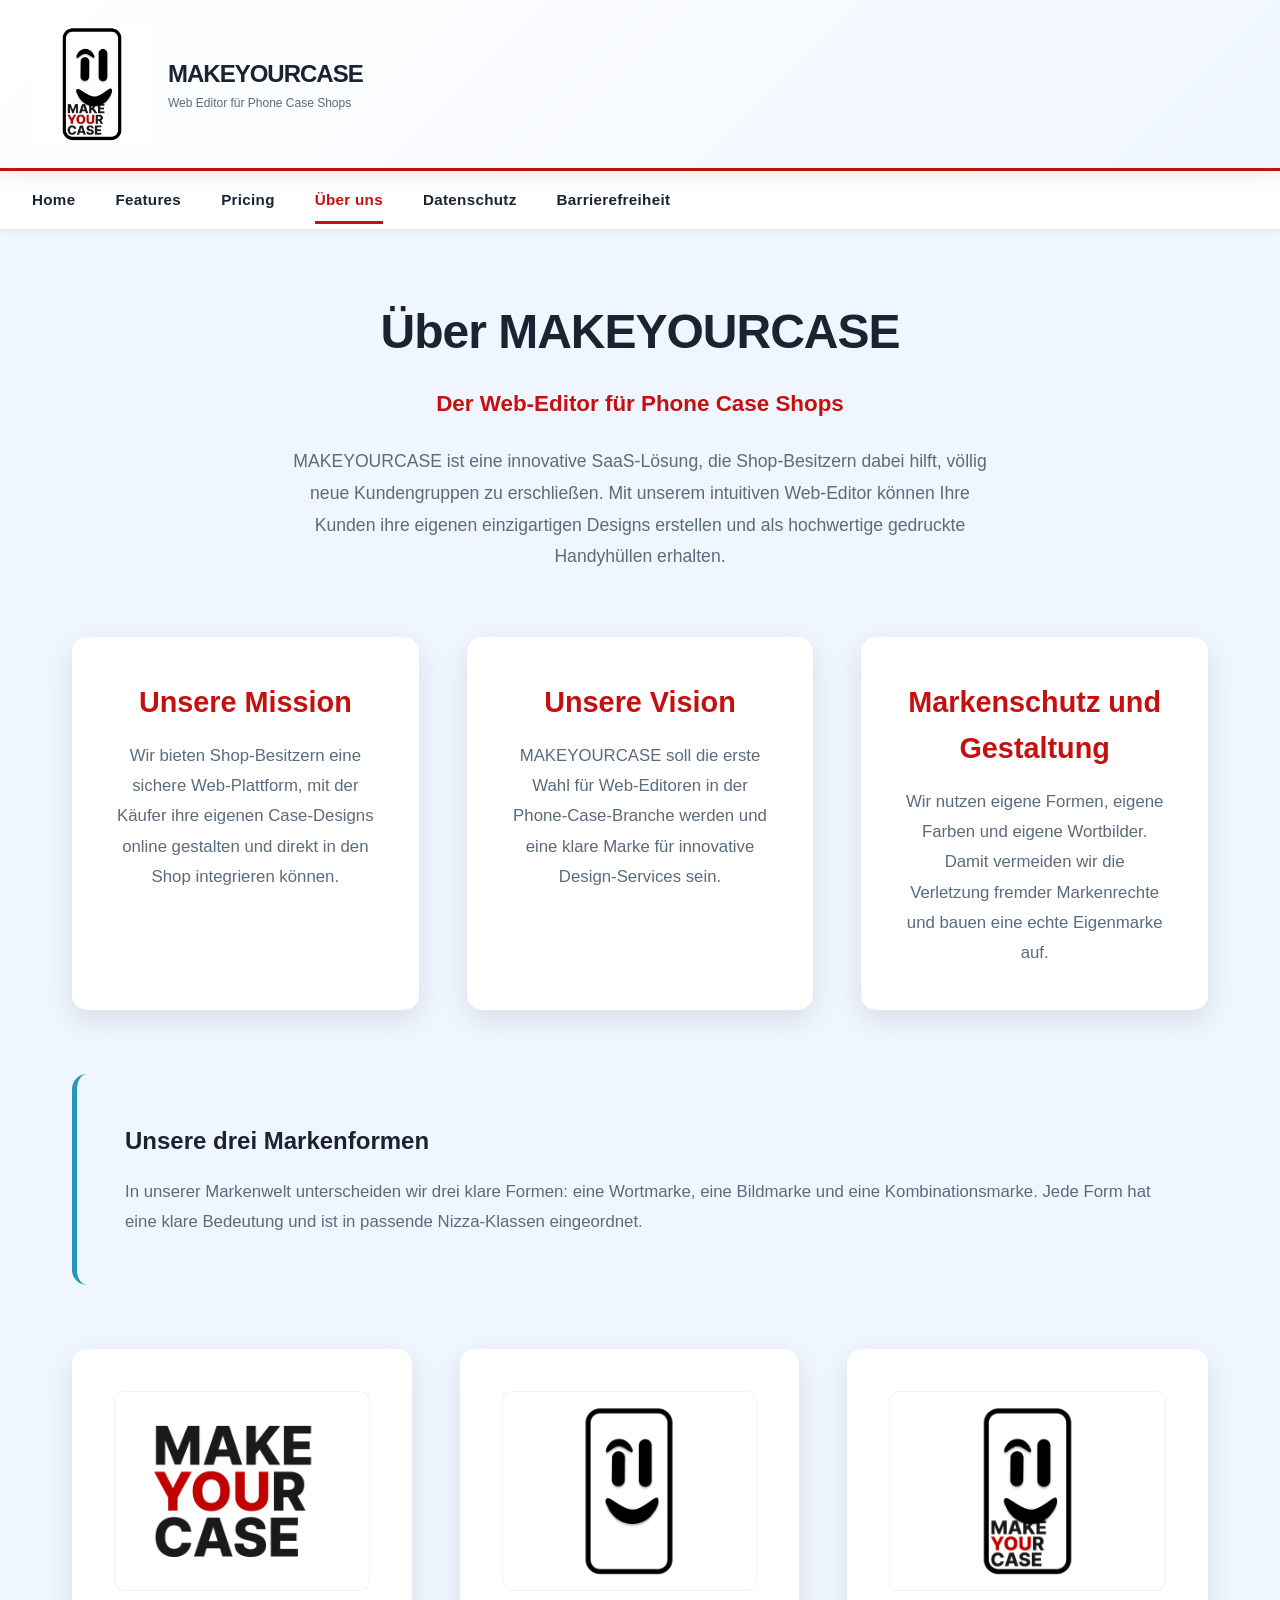
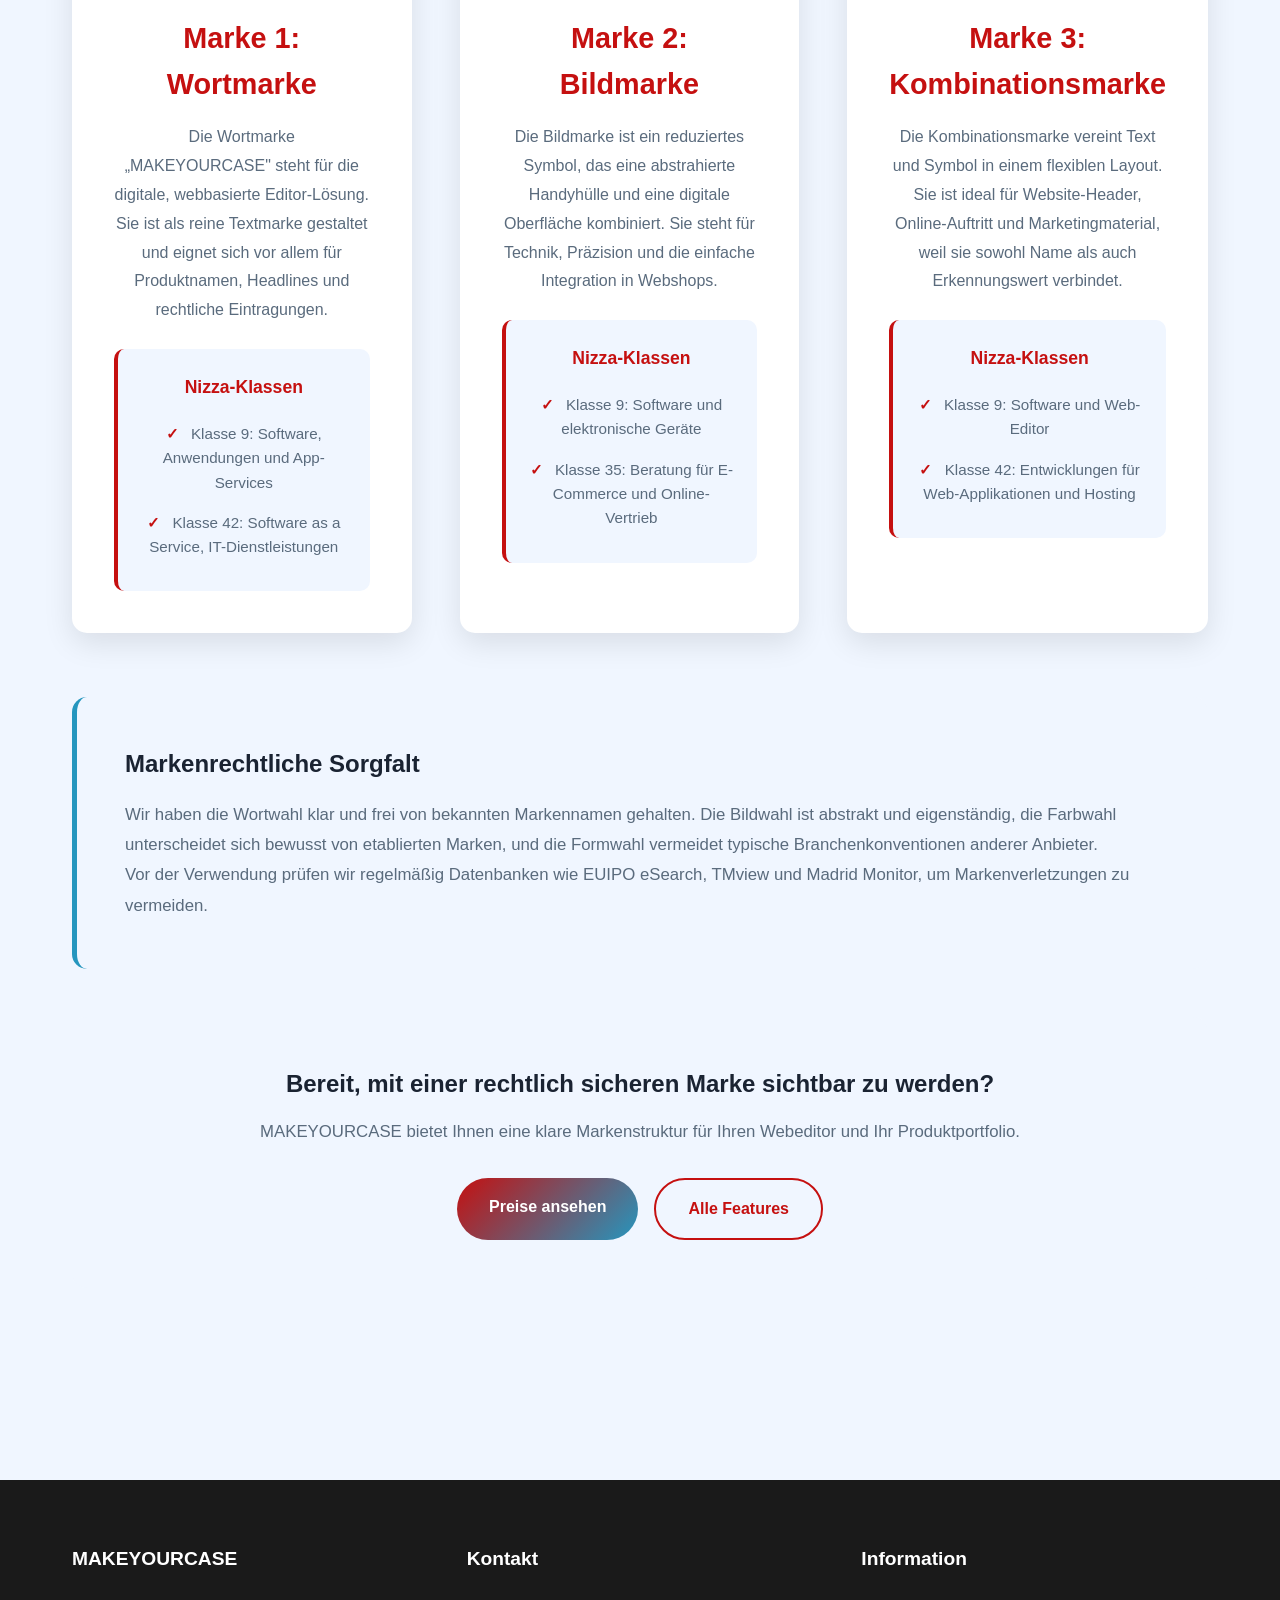
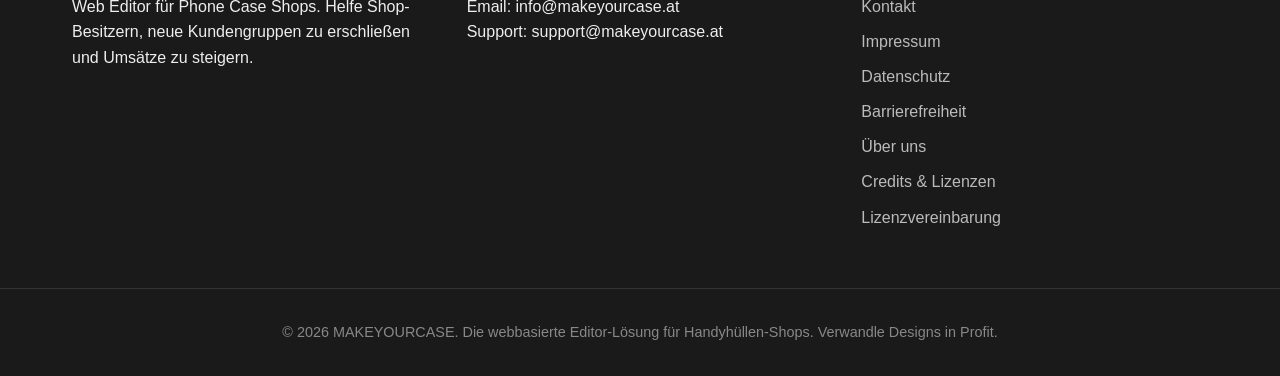
==== commit a7706b25: "[FIX: Datenschutz und Lizenzen] Co-authored-by: Copilot <copilot@github.com>" ====
--- a/about.html
+++ b/about.html
@@ -364,13 +364,18 @@
             <div class="footer-section">
                 <h3>Information</h3>
                 <ul style="list-style: none; padding: 0;">
+                    <li><a href="kontakt.html">Kontakt</a></li>
+                    <li><a href="impressum.html">Impressum</a></li>
                     <li><a href="datenschutz.html">Datenschutz</a></li>
                     <li><a href="barrierefrei.html">Barrierefreiheit</a></li>
+                    <li><a href="about.html">Über uns</a></li>
+                    <li><a href="lizenzen.html">Credits & Lizenzen</a></li>
+                    <li><a href="lizenzvereinbarung.html">Lizenzvereinbarung</a></li>
                 </ul>
             </div>
         </div>
         <div class="footer-bottom">
-            <p>&copy; 2026 MAKEYOURCASE. Die webbasierte Editor-Lösung für Handyhüllen-Shops.</p>
+            <p>&copy; 2026 MAKEYOURCASE. Die webbasierte Editor-Lösung für Handyhüllen-Shops. Verwandle Designs in Profit.</p>
         </div>
     </footer>
 
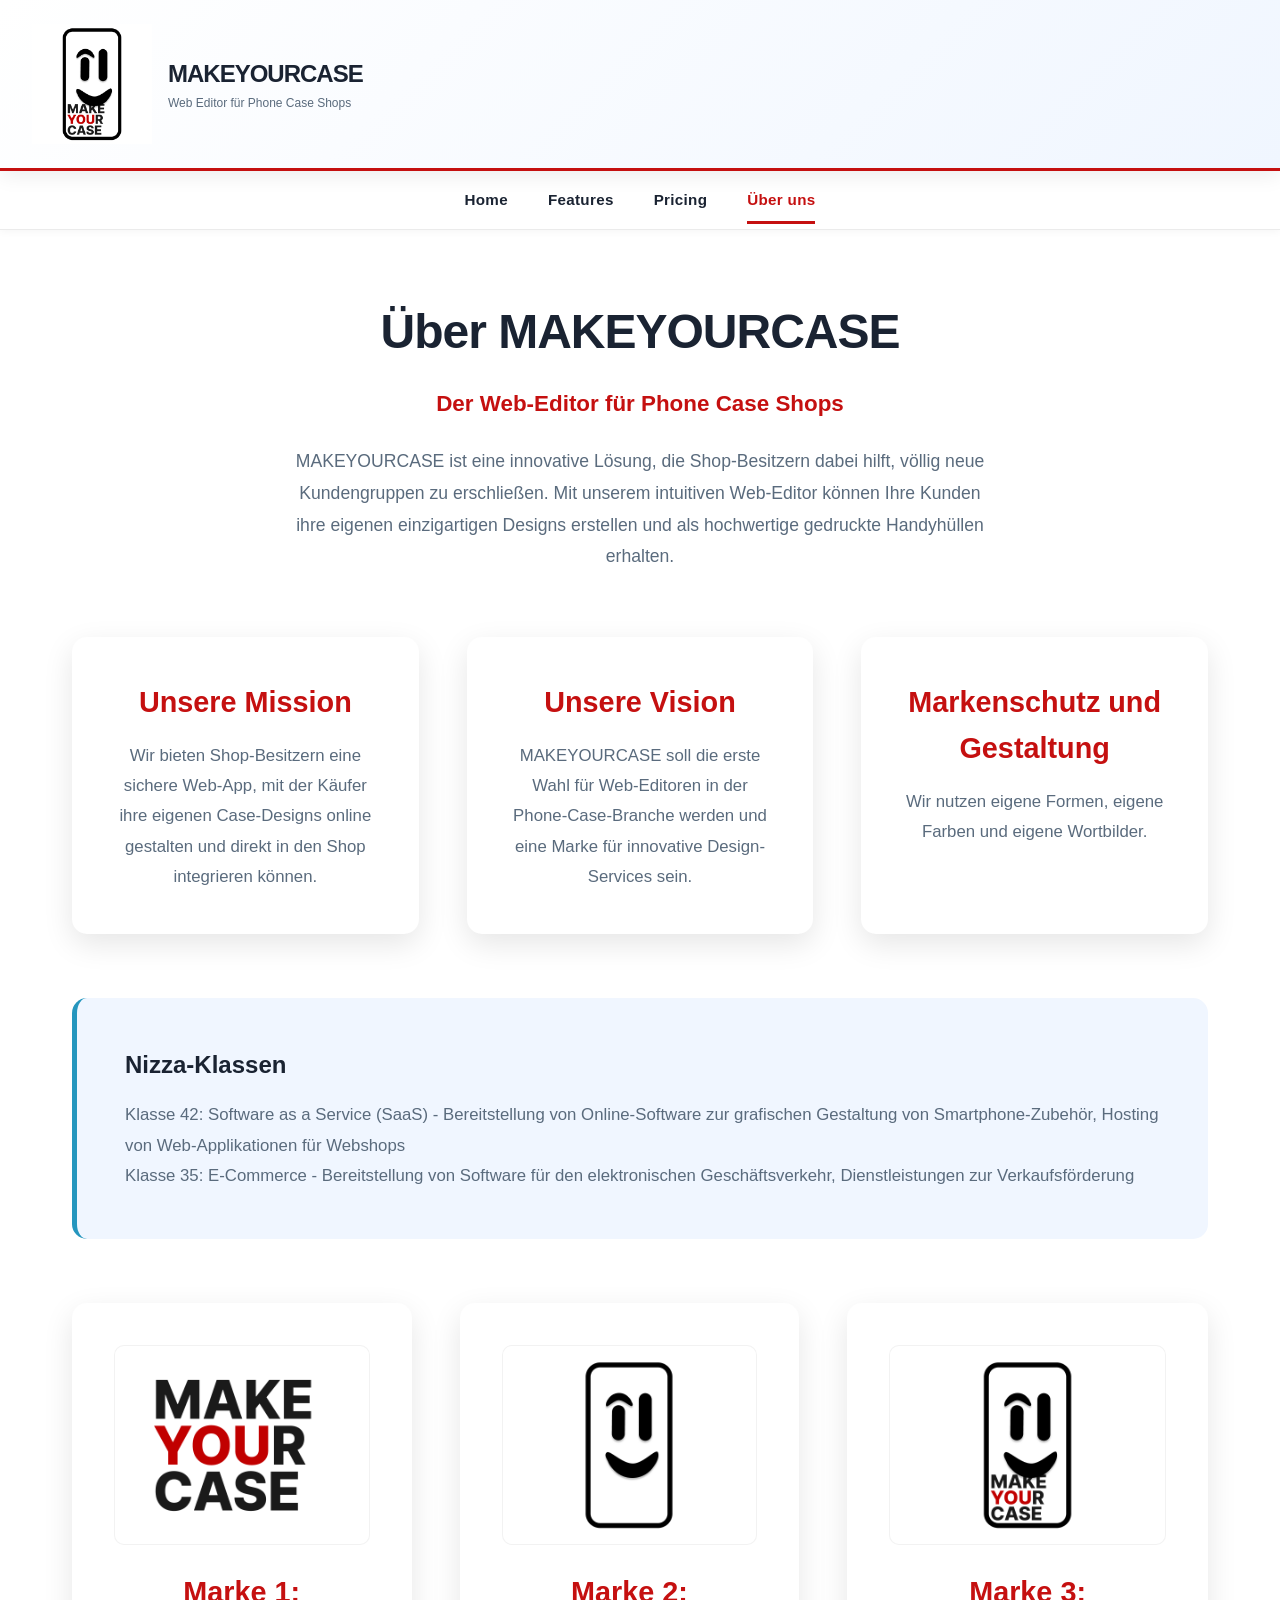
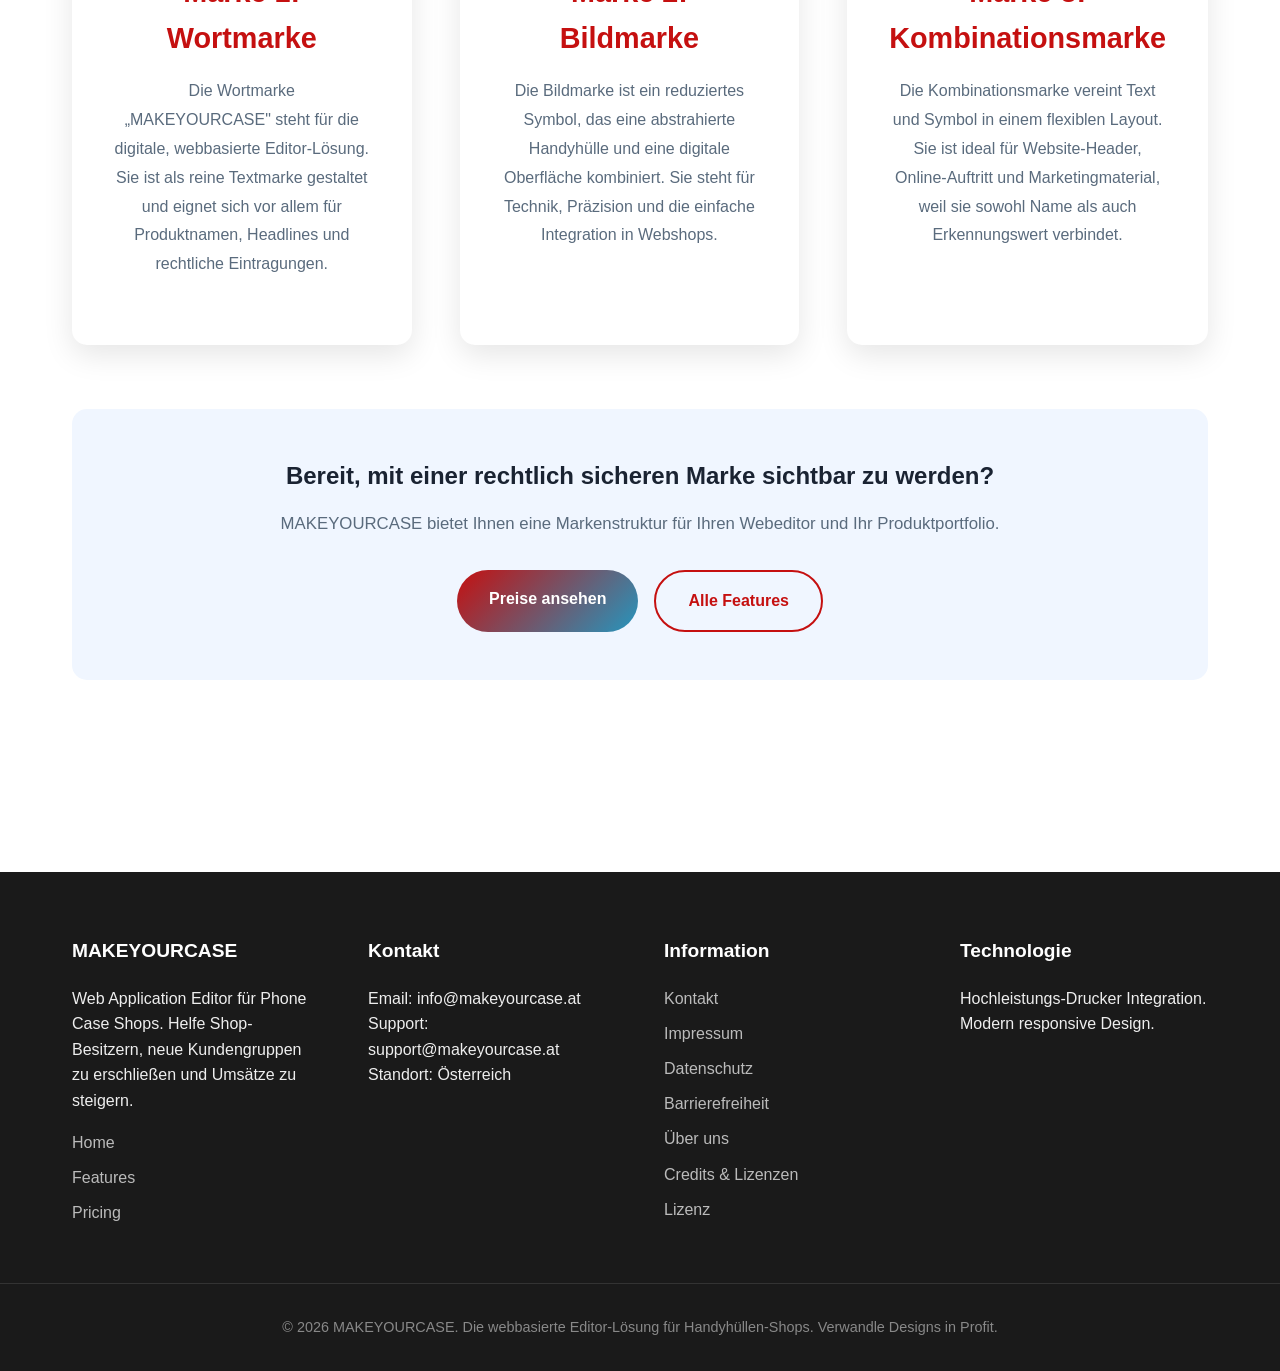
==== commit 4a4f458f: "Aufgabe Tasks 4,5,6 erledigt! Co-authored-by: Copilot <copilot@github.com>" ====
--- a/about.html
+++ b/about.html
@@ -250,8 +250,8 @@
                 <li><a href="features.html">Features</a></li>
                 <li><a href="pricing.html">Pricing</a></li>
                 <li><a href="about.html" class="active" aria-current="page">Über uns</a></li>
-                <li><a href="datenschutz.html">Datenschutz</a></li>
-                <li><a href="barrierefrei.html">Barrierefreiheit</a></li>
+                <!-- <li><a href="datenschutz.html">Datenschutz</a></li>
+                <li><a href="barrierefrei.html">Barrierefreiheit</a></li> -->
             </ul>
         </div>
     </nav>
@@ -261,29 +261,30 @@
             <div class="about-intro">
                 <h1>Über MAKEYOURCASE</h1>
                 <h2>Der Web-Editor für Phone Case Shops</h2>
-                <p>MAKEYOURCASE ist eine innovative SaaS-Lösung, die Shop-Besitzern dabei hilft, völlig neue Kundengruppen zu erschließen. Mit unserem intuitiven Web-Editor können Ihre Kunden ihre eigenen einzigartigen Designs erstellen und als hochwertige gedruckte Handyhüllen erhalten.</p>
+                <p>MAKEYOURCASE ist eine innovative Lösung, die Shop-Besitzern dabei hilft, völlig neue Kundengruppen zu erschließen. Mit unserem intuitiven Web-Editor können Ihre Kunden ihre eigenen einzigartigen Designs erstellen und als hochwertige gedruckte Handyhüllen erhalten.</p>
             </div>
 
             <div class="mission-vision">
                 <div class="mission-card">
                     <h2>Unsere Mission</h2>
-                    <p>Wir bieten Shop-Besitzern eine sichere Web-Plattform, mit der Käufer ihre eigenen Case-Designs online gestalten und direkt in den Shop integrieren können.</p>
+                    <p>Wir bieten Shop-Besitzern eine sichere Web-App, mit der Käufer ihre eigenen Case-Designs online gestalten und direkt in den Shop integrieren können.</p>
                 </div>
 
                 <div class="mission-card">
                     <h2>Unsere Vision</h2>
-                    <p>MAKEYOURCASE soll die erste Wahl für Web-Editoren in der Phone-Case-Branche werden und eine klare Marke für innovative Design-Services sein.</p>
+                    <p>MAKEYOURCASE soll die erste Wahl für Web-Editoren in der Phone-Case-Branche werden und eine Marke für innovative Design-Services sein.</p>
                 </div>
 
                 <div class="mission-card">
                     <h2>Markenschutz und Gestaltung</h2>
-                    <p>Wir nutzen eigene Formen, eigene Farben und eigene Wortbilder. Damit vermeiden wir die Verletzung fremder Markenrechte und bauen eine echte Eigenmarke auf.</p>
+                    <p>Wir nutzen eigene Formen, eigene Farben und eigene Wortbilder.</p>
                 </div>
             </div>
 
             <div class="vision-section">
-                <h3>Unsere drei Markenformen</h3>
-                <p>In unserer Markenwelt unterscheiden wir drei klare Formen: eine Wortmarke, eine Bildmarke und eine Kombinationsmarke. Jede Form hat eine klare Bedeutung und ist in passende Nizza-Klassen eingeordnet.</p>
+                <h3>Nizza-Klassen</h3>
+                <p>Klasse 42: Software as a Service (SaaS) - Bereitstellung von Online-Software zur grafischen Gestaltung von Smartphone-Zubehör, Hosting von Web-Applikationen für Webshops</p>
+                <p>Klasse 35: E-Commerce - Bereitstellung von Software für den elektronischen Geschäftsverkehr, Dienstleistungen zur Verkaufsförderung</p>
             </div>
 
             <div class="brands-showcase">
@@ -293,13 +294,12 @@
                     </div>
                     <h2>Marke 1: Wortmarke</h2>
                     <p>Die Wortmarke „MAKEYOURCASE" steht für die digitale, webbasierte Editor-Lösung. Sie ist als reine Textmarke gestaltet und eignet sich vor allem für Produktnamen, Headlines und rechtliche Eintragungen.</p>
-                    <div class="nice-classes">
+                    <!-- <div class="nice-classes">
                         <h3>Nizza-Klassen</h3>
                         <ul>
-                            <li>Klasse 9: Software, Anwendungen und App-Services</li>
-                            <li>Klasse 42: Software as a Service, IT-Dienstleistungen</li>
+                       
                         </ul>
-                    </div>
+                    </div> -->
                 </div>
 
                 <div class="brand-card">
@@ -308,13 +308,12 @@
                     </div>
                     <h2>Marke 2: Bildmarke</h2>
                     <p>Die Bildmarke ist ein reduziertes Symbol, das eine abstrahierte Handyhülle und eine digitale Oberfläche kombiniert. Sie steht für Technik, Präzision und die einfache Integration in Webshops.</p>
-                    <div class="nice-classes">
+                    <!-- <div class="nice-classes">
                         <h3>Nizza-Klassen</h3>
                         <ul>
-                            <li>Klasse 9: Software und elektronische Geräte</li>
-                            <li>Klasse 35: Beratung für E-Commerce und Online-Vertrieb</li>
+                          
                         </ul>
-                    </div>
+                    </div> -->
                 </div>
 
                 <div class="brand-card">
@@ -323,25 +322,19 @@
                     </div>
                     <h2>Marke 3: Kombinationsmarke</h2>
                     <p>Die Kombinationsmarke vereint Text und Symbol in einem flexiblen Layout. Sie ist ideal für Website-Header, Online-Auftritt und Marketingmaterial, weil sie sowohl Name als auch Erkennungswert verbindet.</p>
-                    <div class="nice-classes">
+                    <!-- <div class="nice-classes">
                         <h3>Nizza-Klassen</h3>
                         <ul>
-                            <li>Klasse 9: Software und Web-Editor</li>
-                            <li>Klasse 42: Entwicklungen für Web-Applikationen und Hosting</li>
+                          
                         </ul>
-                    </div>
-                </div>
-            </div>
-
-            <div class="vision-section">
-                <h3>Markenrechtliche Sorgfalt</h3>
-                <p>Wir haben die Wortwahl klar und frei von bekannten Markennamen gehalten. Die Bildwahl ist abstrakt und eigenständig, die Farbwahl unterscheidet sich bewusst von etablierten Marken, und die Formwahl vermeidet typische Branchenkonventionen anderer Anbieter.</p>
-                <p>Vor der Verwendung prüfen wir regelmäßig Datenbanken wie EUIPO eSearch, TMview und Madrid Monitor, um Markenverletzungen zu vermeiden.</p>
-            </div>
+                    </div> -->
+                </div>
+            </div>
+
 
             <div class="cta-final">
                 <h3>Bereit, mit einer rechtlich sicheren Marke sichtbar zu werden?</h3>
-                <p>MAKEYOURCASE bietet Ihnen eine klare Markenstruktur für Ihren Webeditor und Ihr Produktportfolio.</p>
+                <p>MAKEYOURCASE bietet Ihnen eine Markenstruktur für Ihren Webeditor und Ihr Produktportfolio.</p>
                 <div style="display: flex; gap: 1rem; justify-content: center; flex-wrap: wrap;">
                     <a href="pricing.html" style="padding: 1rem 2rem; background: linear-gradient(135deg, var(--primary) 0%, var(--accent) 100%); color: white; text-decoration: none; border-radius: 50px; font-weight: 800; transition: all 0.3s ease;">Preise ansehen</a>
                     <a href="features.html" style="padding: 1rem 2rem; background: var(--bg-secondary); color: var(--primary); border: 2px solid var(--primary); text-decoration: none; border-radius: 50px; font-weight: 800; transition: all 0.3s ease;">Alle Features</a>
@@ -350,16 +343,22 @@
         </section>
     </main>
 
-    <footer>
+<footer>
         <div class="footer-container">
             <div class="footer-section">
                 <h3>MAKEYOURCASE</h3>
-                <p>Web Editor für Phone Case Shops. Helfe Shop-Besitzern, neue Kundengruppen zu erschließen und Umsätze zu steigern.</p>
+                <p>Web Application Editor für Phone Case Shops. Helfe Shop-Besitzern, neue Kundengruppen zu erschließen und Umsätze zu steigern.</p>
+                <ul style="list-style: none; padding: 0; margin-top: 1rem;">
+                    <li><a href="index.html">Home</a></li>
+                    <li><a href="features.html">Features</a></li>
+                    <li><a href="pricing.html">Pricing</a></li>
+                </ul>
             </div>
             <div class="footer-section">
                 <h3>Kontakt</h3>
                 <p>Email: info@makeyourcase.at</p>
                 <p>Support: support@makeyourcase.at</p>
+                <p>Standort: Österreich</p>
             </div>
             <div class="footer-section">
                 <h3>Information</h3>
@@ -370,8 +369,12 @@
                     <li><a href="barrierefrei.html">Barrierefreiheit</a></li>
                     <li><a href="about.html">Über uns</a></li>
                     <li><a href="lizenzen.html">Credits & Lizenzen</a></li>
-                    <li><a href="lizenzvereinbarung.html">Lizenzvereinbarung</a></li>
+                    <li><a href="lizenzvereinbarung.html">Lizenz</a></li>
                 </ul>
+            </div>
+            <div class="footer-section">
+                <h3>Technologie</h3>
+                <p>Hochleistungs-Drucker Integration. Modern responsive Design.</p>
             </div>
         </div>
         <div class="footer-bottom">
--- a/css/styles.css
+++ b/css/styles.css
@@ -19,7 +19,7 @@
     --primary: #c51010;
     --secondary: #2596be;
     --dark: #1a2332;
-    --light: #f0f6ff;
+    --light: #ffffff;
     --accent: #2596be;
     --text-primary: #1a2332;
     --text-secondary: #5a6b7d;
@@ -236,13 +236,14 @@
     margin: 0 auto;
     padding: 0 2rem;
     display: flex;
-    justify-content: space-between;
+    justify-content: center;
     align-items: center;
 }
 
 .nav-links {
     display: flex;
     gap: 2.5rem;
+    justify-content: center;
     list-style: none;
     padding: 1rem 0;
     flex: 1;
@@ -1102,7 +1103,7 @@
 /* Hero & Gradient */
 .hero-banner {
     height: 60vh;
-    background: linear-gradient(rgba(0,0,0,0.3), rgba(0,0,0,0.3)), url('../assets/images/6 cases different colors.jpg');
+    background: linear-gradient(rgba(0,0,0,0.3),#2596be), url('../assets/images/6 cases different colors.jpg');
     background-size: cover;
     background-position: center;
     display: flex;
@@ -1132,7 +1133,7 @@
     width: 100%;
     height: 40vh; /* Höhe des Banners (70% des Bildschirms) */
     overflow: hidden;
-    background: linear-gradient(135deg, white 20%, #c51010 100%); /* Fallback-Gradient */
+    background: linear-gradient(135deg, #2596be 20%, #c51010 100%); /* Fallback-Gradient */
     display: flex;
     align-items: center;
     justify-content: center;
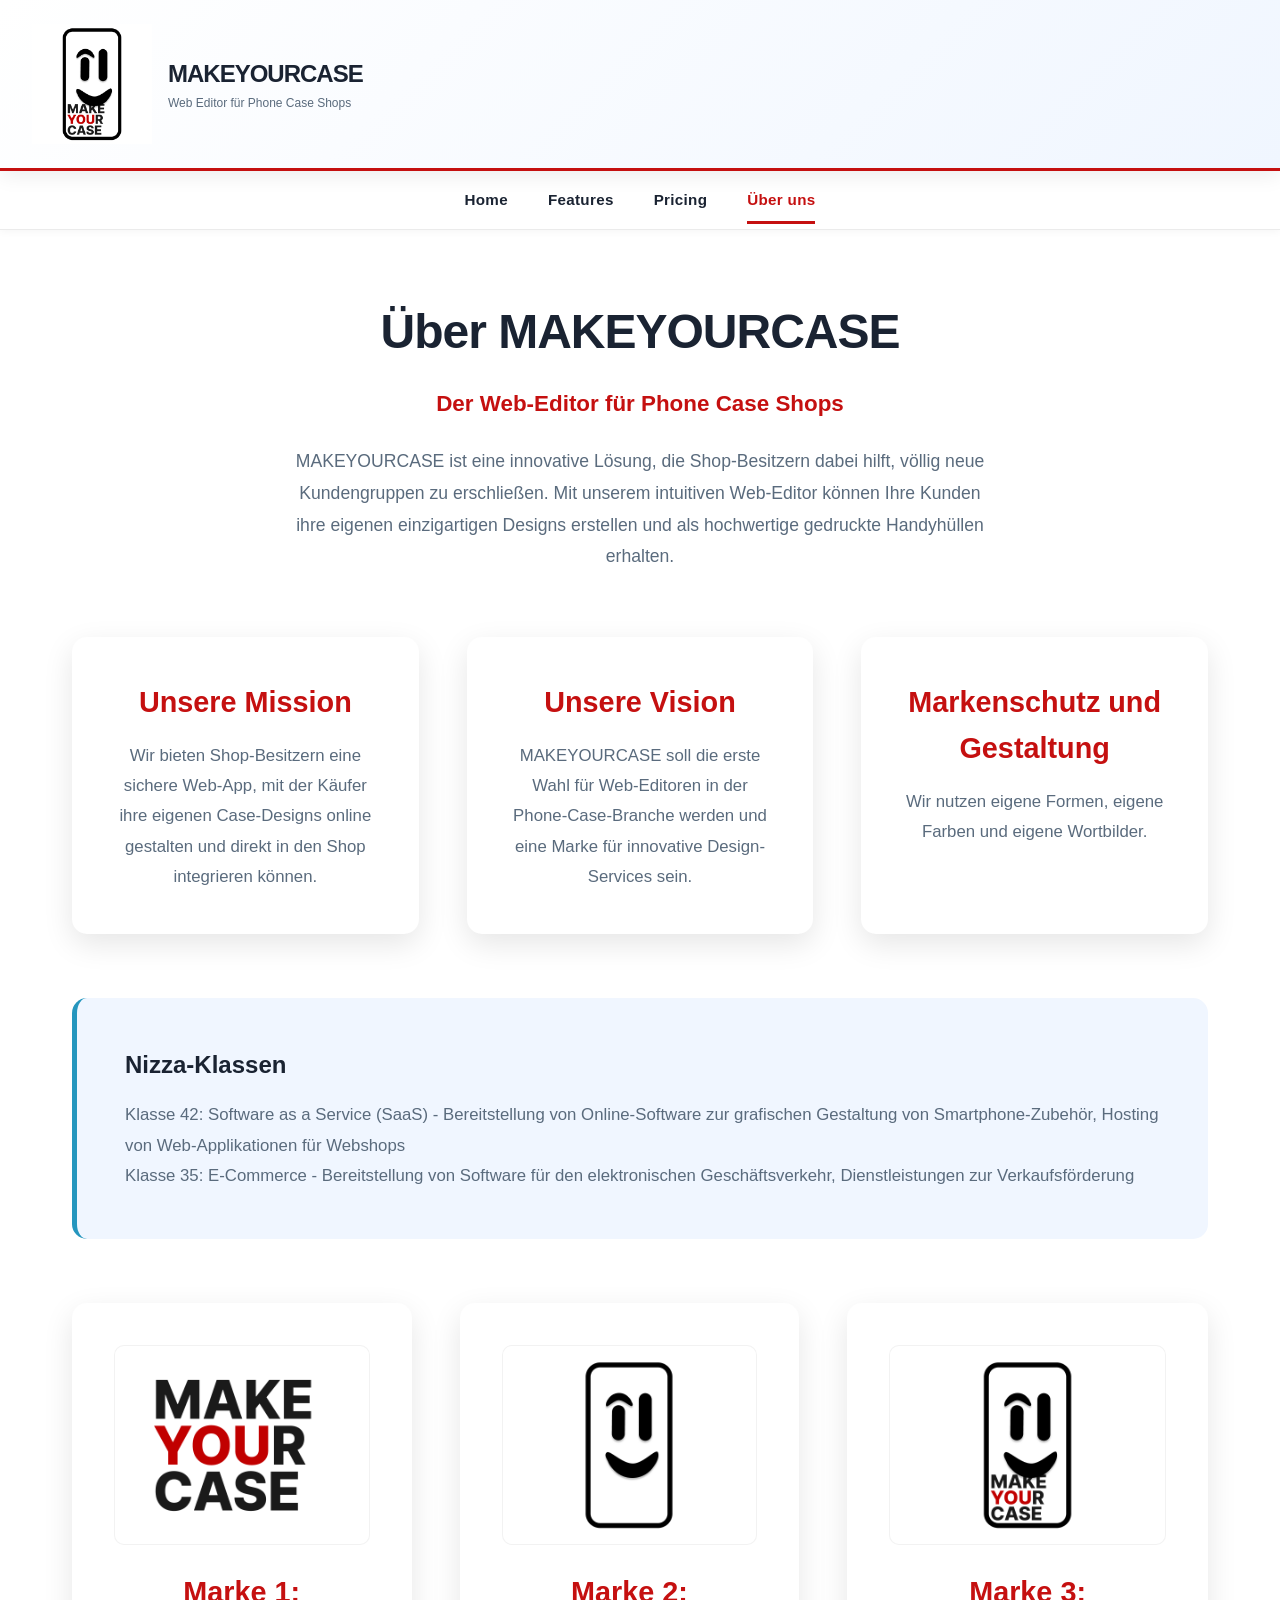
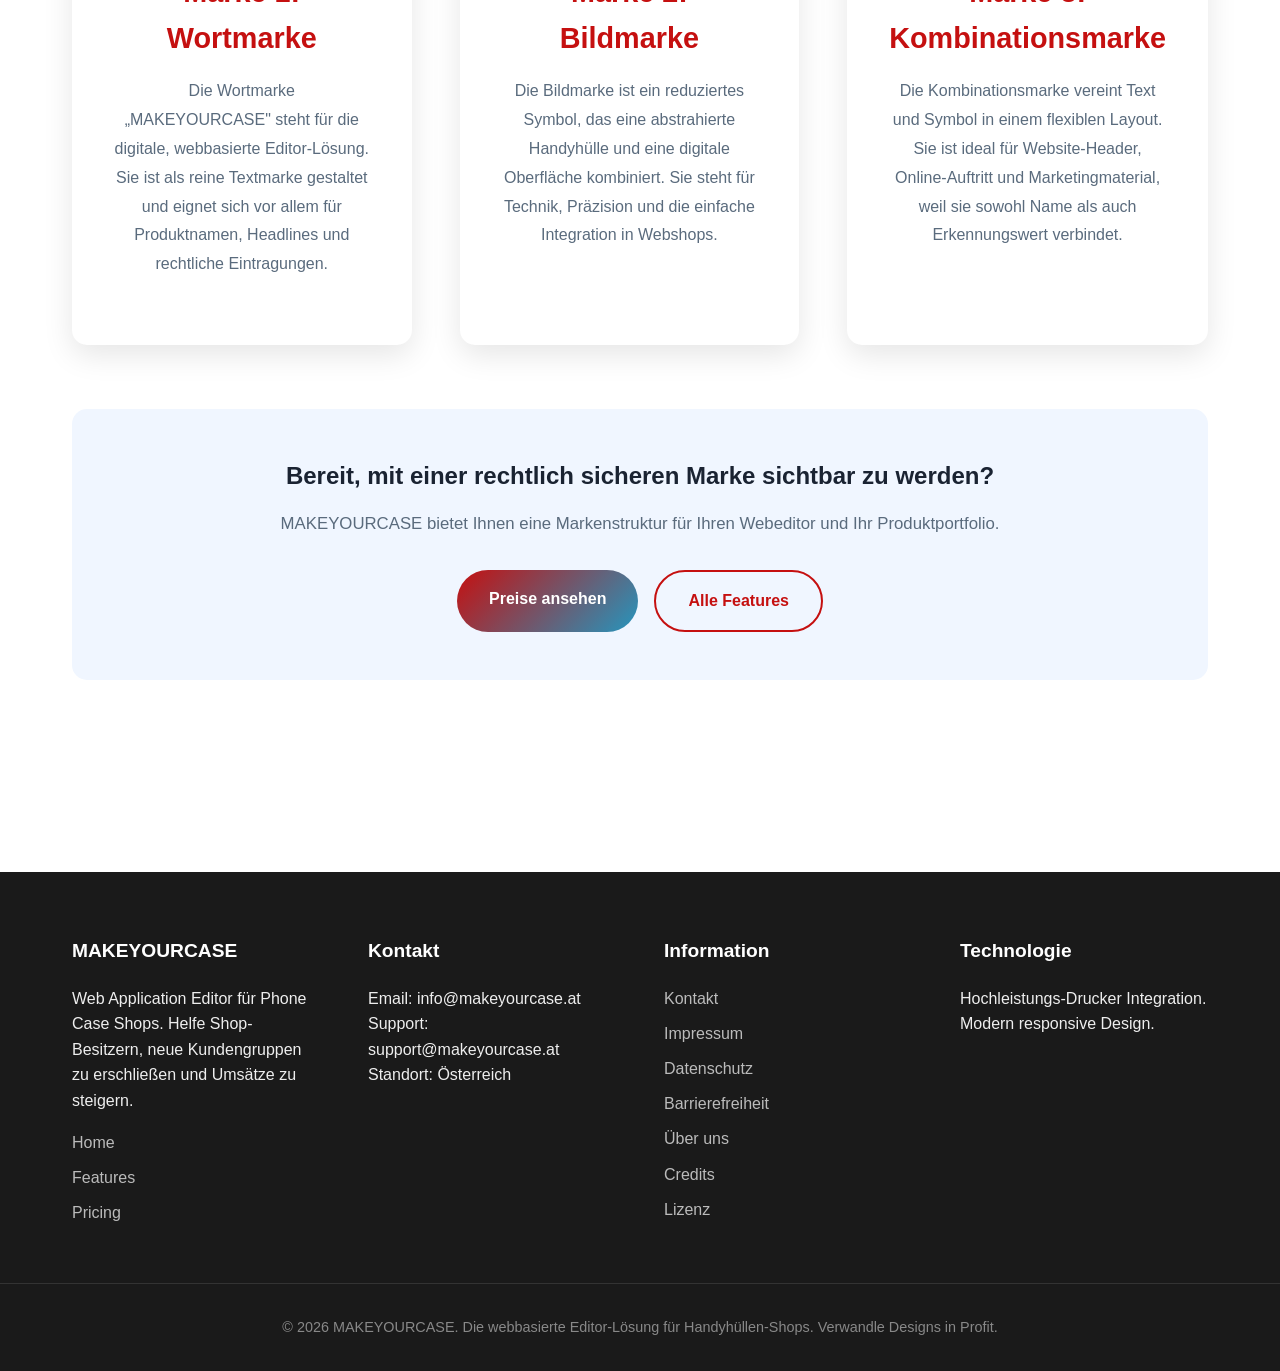
==== commit fdb6227e: "Added Credits" ====
--- a/about.html
+++ b/about.html
@@ -368,7 +368,7 @@
                     <li><a href="datenschutz.html">Datenschutz</a></li>
                     <li><a href="barrierefrei.html">Barrierefreiheit</a></li>
                     <li><a href="about.html">Über uns</a></li>
-                    <li><a href="lizenzen.html">Credits & Lizenzen</a></li>
+                    <li><a href="lizenzen.html">Credits</a></li>
                     <li><a href="lizenzvereinbarung.html">Lizenz</a></li>
                 </ul>
             </div>
